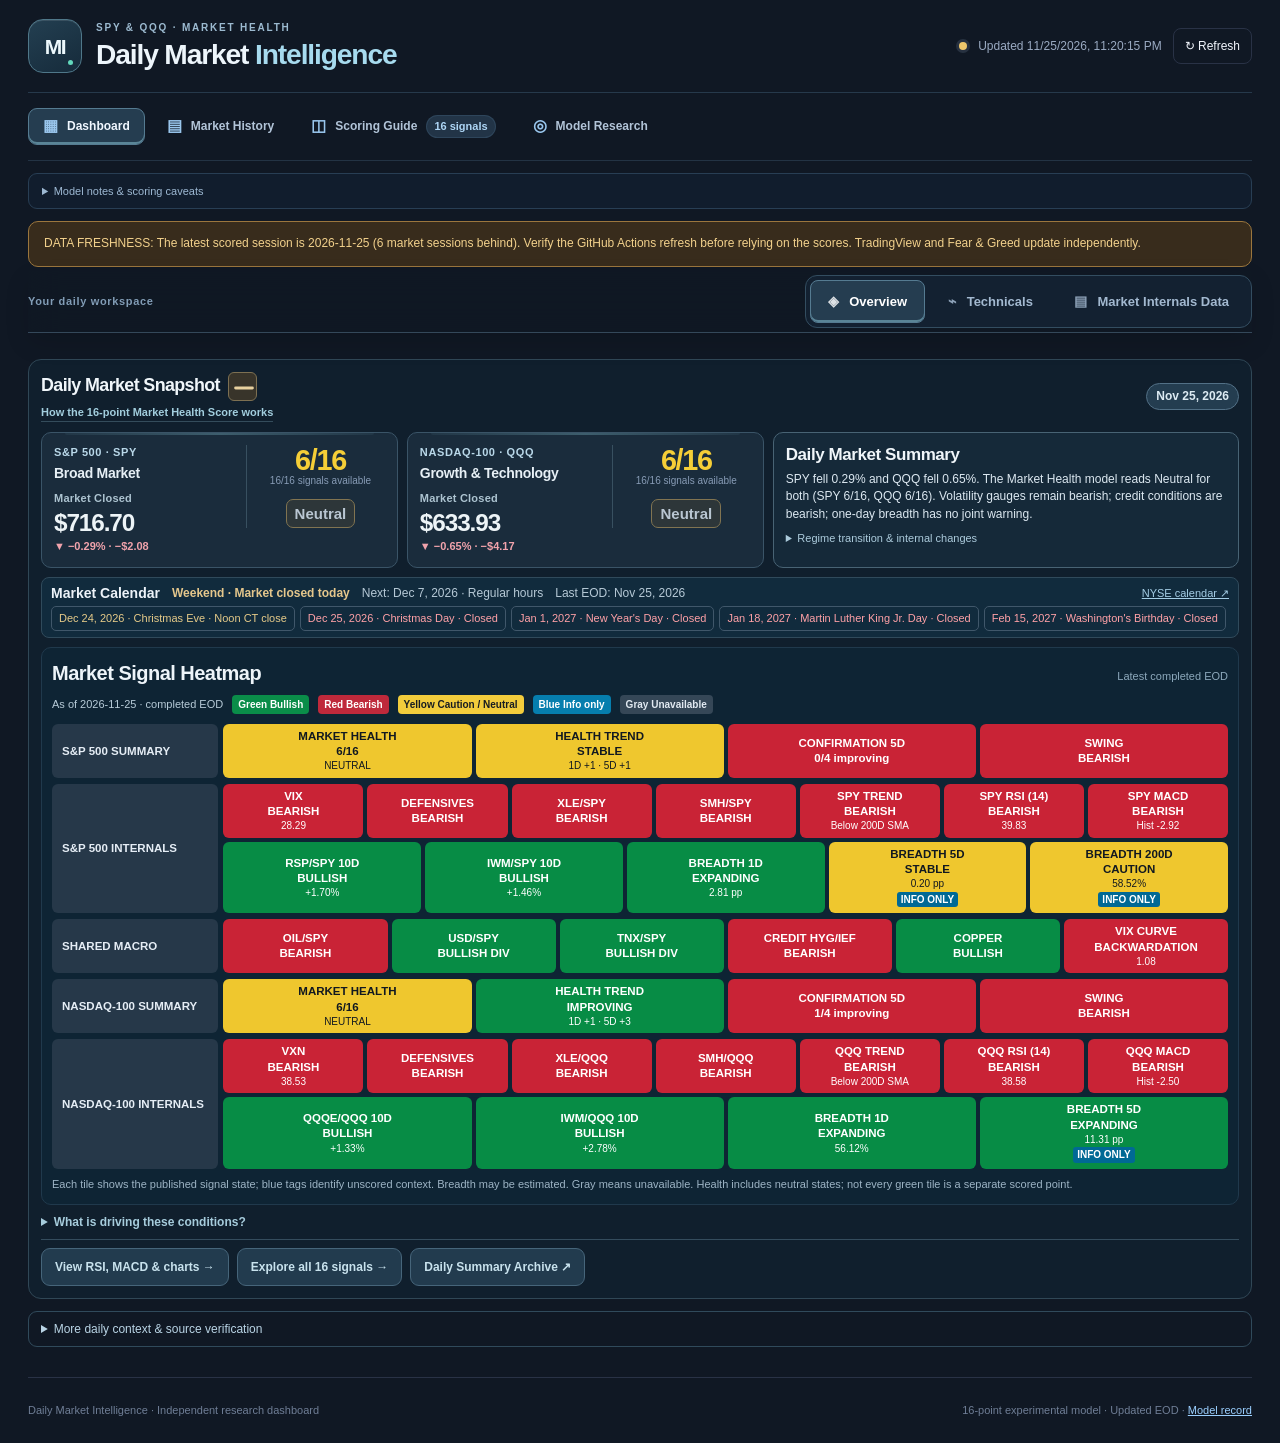
==== docs/index.html @ 8583e3e5 "Compact history and technical display: docs/index.html" ====
<!doctype html>
<html lang="en">
<head>
  <meta charset="utf-8">
  <meta name="viewport" content="width=device-width, initial-scale=1">
  <meta name="color-scheme" content="dark">
  <title>Daily Market Intelligence | SPY & QQQ</title>
  <meta name="description" content="Daily market-risk indicators with data-availability checks, S&P 500 and Nasdaq-100 signals, score momentum, and confirmation.">
  <link rel="stylesheet" href="styles.css?v=macd16-20261125b">
  <link rel="stylesheet" href="dashboard-clarity.css?v=compact-technicals-20261126">
  <link rel="stylesheet" href="daily-summaries.css?v=visual-refresh-20261125a">
  <link rel="stylesheet" href="dashboard-polish.css?v=visual-refresh-20261125a">
  <link rel="stylesheet" href="audit-cleanup.css?v=20261125a">
  <link rel="stylesheet" href="overview-unified.css?v=history-full-20261125c">
  <link rel="stylesheet" href="internals-recap.css?v=20261125-internals1">
  <link rel="stylesheet" href="readability-refresh.css?v=20261125-typography-1">
  <link rel="stylesheet" href="site-brand.css?v=20261125-brand-icons1">
  <style id="market-mood-critical-fix-v4">
/* Critical regime badge paint rules. Inline at the end of <head> so older
 * cached CSS cannot override the desired line-art and two-line text layout.
 * The original .regime nodes remain in the DOM for the scoring engine. */
#unified-snapshot #sp-regime,
#unified-snapshot #nd-regime {display:none !important; visibility:hidden !important}
#unified-snapshot .market-mood {
  display:inline-flex!important;align-items:center!important;justify-content:center!important;
  flex:0 0 auto!important;gap:10px!important;min-width:145px;
  padding:10px 12px!important;border:1px solid #7d5360!important;
  border-radius:13px!important;background:rgba(92,46,61,.30)!important;
  color:#f1a0ad!important;box-shadow:none!important;white-space:normal!important;
  text-transform:none!important;line-height:1.1!important
}
#unified-snapshot .market-mood-symbol{display:grid!important;place-items:center!important;flex:0 0 30px}
#unified-snapshot .market-mood-symbol svg,
#unified-snapshot .market-condition-art svg{
  display:block!important;fill:none!important;stroke:currentColor!important;
  stroke-width:3!important;stroke-linecap:round!important;stroke-linejoin:round!important;
  width:30px!important;height:30px!important
}
#unified-snapshot .market-mood-copy{
  display:flex!important;flex-direction:column!important;align-items:flex-start!important;
  gap:3px!important;min-width:0;line-height:1.06!important
}
#unified-snapshot .market-mood-copy strong{
  display:block!important;color:inherit!important;font-size:17px!important;
  line-height:1.08!important;font-weight:800!important;letter-spacing:-.02em!important;
  text-transform:none!important
}
#unified-snapshot .market-mood-copy small{
  display:block!important;color:#b9c6d2!important;font-size:15px!important;
  line-height:1.18!important;font-weight:750!important;white-space:nowrap!important
}
#unified-snapshot .market-mood[data-state="bull"]{color:#80ddb7!important;background:rgba(30,86,65,.30)!important;border-color:#3b7961!important}
#unified-snapshot .market-mood[data-state="bear"]{color:#f1a0ad!important;background:rgba(92,46,61,.30)!important;border-color:#7d5360!important}
#unified-snapshot .market-mood[data-state="balanced"]{color:#e4cb9d!important;background:rgba(100,84,48,.25)!important;border-color:#817451!important}
#unified-snapshot .market-mood[data-state="pending"]{color:#a3bacb!important;background:rgba(44,63,78,.35)!important;border-color:#587183!important}
#unified-snapshot .market-condition-art{display:grid!important;place-items:center!important}
#unified-snapshot .market-condition-art[data-state="bear"]{color:#e999a7!important}
#unified-snapshot .market-condition-art[data-state="bull"]{color:#82ddb8!important}
#unified-snapshot .market-condition-art[data-state="neutral"]{color:#e8d19f!important}
#unified-snapshot .market-condition-art[data-state="mixed"]{color:#a9d2e8!important}
#unified-snapshot .market-card .score-zone{justify-content:space-between!important;gap:12px!important}
@media(max-width:520px){
 #unified-snapshot .market-mood{min-width:128px;padding:10px 11px!important;gap:7px!important}
 #unified-snapshot .market-mood-symbol{flex-basis:25px}
 #unified-snapshot .market-mood-symbol svg{width:25px!important;height:25px!important}
 #unified-snapshot .market-mood-copy strong{font-size:16px!important}
 #unified-snapshot .market-mood-copy small{font-size:13px!important}
}
</style>
<link rel="stylesheet" href="overview-signal-board.css?v=20261126-layout2">
<script src="overview-signal-board.js?v=20261126-layout2" defer></script>
<script src="market-insights-extra.js?v=20261126-compact1" defer></script>
</head>
<body>
  <div class="shell">
    <header class="topbar">
      <div class="identity"><div class="brand-monogram" aria-hidden="true"><span>MI</span><i></i></div><div class="brand-copy"><div class="eyebrow">SPY &amp; QQQ · MARKET HEALTH</div><h1>Daily Market <span>Intelligence</span></h1></div></div>
      <div class="topactions"><span class="status-dot" id="status-dot"></span><span id="latest-run">Awaiting first update</span><button id="refresh" type="button" title="Reload the latest published data">↻ Refresh</button></div>
    </header>
    <nav class="site-tabs" aria-label="Dashboard navigation">
      <a class="site-tab active" href="index.html" aria-current="page"><span class="tab-icon" aria-hidden="true">▦</span> Dashboard</a>
      <a class="site-tab" href="insights-history.html"><span class="tab-icon" aria-hidden="true">▤</span> Market History</a>
      <a class="site-tab" href="scoring-guide.html"><span class="tab-icon" aria-hidden="true">◫</span> Scoring Guide <span class="nav-counter">16 signals</span></a>
      <a class="site-tab" href="threshold-logic.html"><span class="tab-icon" aria-hidden="true">◎</span> Model Research</a>
    </nav>
    <div class="info-line" id="warning">A research dashboard, not a trading signal. Data and scores are indicative; verify against Thinkorswim before acting.</div>
    <div id="freshness-alert" class="freshness-alert" role="status" hidden></div>
    <main>
      <div class="section-intro"><div><div class="eyebrow">DAILY DECISION DESK</div><h2>Market posture at a glance.</h2><p>Two 16-point Market Health Scores; higher means healthier conditions. Compare risk regime, five-session momentum and confirmation before reviewing the charts.</p><a class="mini-reference" href="threshold-logic.html">Market Health thresholds explained <span aria-hidden="true">↗</span></a></div><div class="session-box"><div class="eyebrow">LATEST PRICED SESSION</div><strong id="session">—</strong><small id="feed-state">No market snapshot yet</small><span id="freshness-pill" class="freshness-pill status-unknown">Checking EOD freshness</span></div></div>
      <section class="market-grid" aria-label="Market summary">
        <article class="market-card" id="sp-card"><div class="market-head"><div><div class="eyebrow">S&P 500 · SPY</div><h3>Broad Market</h3></div><span class="tiny-pill">SPY BENCHMARK</span></div><div class="score-zone"><div><div class="score" id="sp-score" aria-live="polite">—/16</div><div class="detail-caption" id="sp-coverage">Waiting for feeds</div><div class="score-daily-compare" id="sp-daily-compare" aria-live="polite">Previous EOD → latest EOD: awaiting comparison</div><div class="detail-caption baseline-reference" id="sp-baseline">Original 14-point health reference: —</div><a class="score-breakdown-jump" href="#sp-breakdown">See score breakdown below <span aria-hidden="true">↓</span></a></div><div class="regime neutral" id="sp-regime">NOT AVAILABLE</div></div><div class="risk-meter"><div id="sp-meter"></div></div><div class="stats"><div><span>5D Score Trend</span><b id="sp-trend">—</b><small id="sp-delta">—</small><small class="five-day-definition" id="sp-trend-guide">STABLE = −1 to +1 Market Health points in 5 sessions, not flat prices.</small></div><div><span>Market Confirmation</span><b id="sp-confirm">—</b><small>Vol · Credit · Breadth · Price</small></div><div><span>Swing Environment</span><b id="sp-swing">—</b><small>Evaluated only when classification is certain</small></div></div></article>
        <article class="market-card" id="nd-card"><div class="market-head"><div><div class="eyebrow">NASDAQ-100 · QQQ</div><h3>Growth & Technology</h3></div><span class="tiny-pill">QQQ BENCHMARK</span></div><div class="score-zone"><div><div class="score" id="nd-score" aria-live="polite">—/16</div><div class="detail-caption" id="nd-coverage">Waiting for feeds</div><div class="score-daily-compare" id="nd-daily-compare" aria-live="polite">Previous EOD → latest EOD: awaiting comparison</div><div class="detail-caption baseline-reference" id="nd-baseline">Original 14-point health reference: —</div><a class="score-breakdown-jump" href="#nd-breakdown">See score breakdown below <span aria-hidden="true">↓</span></a><div id="nd-borderline" class="detail-caption threshold-borderline" hidden>Health Score 5 · Risk-Off</div></div><div class="regime neutral" id="nd-regime">NOT AVAILABLE</div></div><div class="risk-meter"><div id="nd-meter"></div></div><div class="stats"><div><span>5D Score Trend</span><b id="nd-trend">—</b><small id="nd-delta">—</small><small class="five-day-definition" id="nd-trend-guide">STABLE = −1 to +1 Market Health points in 5 sessions, not flat prices.</small></div><div><span>Market Confirmation</span><b id="nd-confirm">—</b><small>Vol · Credit · Breadth · Price</small></div><div><span>Swing Environment</span><b id="nd-swing">—</b><small>Evaluated only when classification is certain</small></div></div></article>
      </section>
      <section class="market-intelligence" id="market-intelligence" aria-label="Market intelligence, risk transitions and data quality">
        <div class="intel-head"><div><div class="eyebrow">MARKET INTELLIGENCE</div><h2>Daily Risk Transitions</h2><p>Previous completed EOD session versus the latest scored session. Higher Market Health Scores mean improving conditions.</p></div><span class="tiny-pill" id="intel-date">Awaiting paired sessions</span></div>
        <section class="price-risk-panel" id="price-risk-panel" aria-label="Price versus risk divergence for completed market sessions">
          <div class="price-risk-heading"><div><div class="eyebrow">PRICE ↔ RISK · COMPLETED EOD ONLY</div><h3 id="price-risk-headline">Awaiting price/risk comparison</h3><p id="price-risk-summary">Price moves and health scores must refer to the same completed market sessions.</p></div><span class="tiny-pill" id="price-risk-dates">Awaiting matched sessions</span></div>
          <div class="price-risk-grid">
            <article class="price-risk-card" id="price-risk-sp" data-tone="neutral"><div class="price-risk-card-top"><span>SPY · S&amp;P 500</span><strong id="price-risk-sp-change">—</strong></div><h4 id="price-risk-sp-title">Awaiting EOD data</h4><p id="price-risk-sp-detail">A ≥2% daily move is compared with the 16-point risk regime.</p><div class="price-risk-evidence" id="price-risk-sp-evidence">Price and score comparison pending</div></article>
            <article class="price-risk-card" id="price-risk-nd" data-tone="neutral"><div class="price-risk-card-top"><span>QQQ · Nasdaq-100</span><strong id="price-risk-nd-change">—</strong></div><h4 id="price-risk-nd-title">Awaiting EOD data</h4><p id="price-risk-nd-detail">A ≥2% daily move is compared with the 16-point risk regime.</p><div class="price-risk-evidence" id="price-risk-nd-evidence">Price and score comparison pending</div></article>
          </div>
          <p class="price-risk-footnote">Alert rule: ≥+2% price move while Risk-Off, or ≤−2% while Risk-On. A move in Neutral is marked for review. These are previous-close-to-latest-close comparisons—not intraday notifications or trading recommendations. This alert does not change either risk score or the Thinkorswim study.</p>
        </section>
        <div class="intel-grid">
          <article class="intel-card" id="intel-transition" data-tone="neutral"><div class="intel-kicker">RISK REGIME TRANSITIONS</div><h3 id="intel-transition-title">Awaiting score history</h3><div class="intel-pair"><div><span>SPY</span><strong id="intel-sp-transition">—</strong></div><div><span>QQQ</span><strong id="intel-nd-transition">—</strong></div></div><p id="intel-transition-note">A regime change is reported only when both days classify unambiguously.</p></article>
          <article class="intel-card" id="intel-divergence" data-tone="neutral"><div class="intel-kicker">SPY / QQQ DIVERGENCE</div><h3 id="intel-divergence-title">Awaiting score history</h3><p id="intel-divergence-note">Shows opposite day-over-day risk moves or differences in today's risk regimes.</p></article>
          <article class="intel-card intel-data-quality" id="intel-quality"><div class="intel-kicker">DATA QUALITY · SCORING COVERAGE</div><h3>How complete are the scores?</h3><div class="intel-quality-row"><span>SPY <strong id="intel-sp-quality">—/16</strong></span><div class="intel-quality-track"><div id="intel-sp-quality-bar"></div></div><small id="intel-sp-quality-note">Awaiting scored data</small></div><div class="intel-quality-row"><span>QQQ <strong id="intel-nd-quality">—/16</strong></span><div class="intel-quality-track"><div id="intel-nd-quality-bar"></div></div><small id="intel-nd-quality-note">Awaiting scored data</small></div><p class="intel-disclaimer">Coverage measures available inputs, not prediction accuracy or verified source licensing. Estimated sources are flagged separately; signals with unverified provenance may still be present.</p></article>
        </div>
      </section>
      <section class="decision-brief" aria-label="Compact market summary">
        <div class="decision-brief-intro">
          <div class="eyebrow">AT A GLANCE</div>
          <h2 id="brief-title">Waiting for the latest market snapshot</h2>
          <p id="brief-detail">Summary uses the same published end-of-day market data as the two scorecards.</p>
        </div>
        <div class="decision-brief-stats">
          <div class="decision-stat" id="brief-volatility-tile"><span class="decision-stat-label">VOLATILITY · VIX / VXN</span><strong id="brief-volatility">—</strong><small id="brief-volatility-note">Awaiting EOD data</small></div>
          <div class="decision-stat" id="brief-breadth-tile"><span class="decision-stat-label">MARKET BREADTH · 1D</span><strong id="brief-breadth">—</strong><small id="brief-breadth-note">Awaiting EOD data</small></div>
          <div class="decision-stat" id="brief-credit-tile"><span class="decision-stat-label">CREDIT · HYG / IEF</span><strong id="brief-credit">—</strong><small id="brief-credit-note">Awaiting EOD data</small></div>
        </div>
        <a class="decision-brief-link" href="#market-indicators">Review the contributing signals <span aria-hidden="true">↓</span></a>
      </section>
      <!-- Always-visible daily summary: the scored snapshot is EOD-only; alert panels may be hidden. -->
      <section class="daily-summary-overview" id="daily-summary-overview" aria-label="Latest completed daily price and risk summary">
        <div id="daily-summary-live" role="status" aria-live="polite">
          <div class="daily-summary-loading"><div class="eyebrow">LATEST DAILY MARKET SUMMARY</div><p>Loading the latest completed EOD summary…</p></div>
        </div>
        <a class="daily-summary-overview-link" href="insights-history.html#summaries">View previous daily summaries →</a>
      </section>
      <section class="session-changes" id="session-changes" aria-label="Scored indicator changes since the previous completed session">
        <div class="session-changes-head"><div><div class="eyebrow">WHAT CHANGED</div><h2>Daily Signal Changes</h2><p id="changes-caption">Changes are derived from completed daily market data, not intraday movements.</p></div><span class="tiny-pill" id="changes-date">Awaiting EOD comparison</span></div>
        <div class="changes-grid" id="changes-grid"><div class="changes-placeholder">Run the EOD updater to compare the latest two scored sessions.</div></div>
        <p class="changes-footnote">Only scored indicators are compared. A loss or gain of one health point is highlighted; unavailable inputs are never classified as an improvement. Historical states are reconstructed from the EOD data used by this model, not a record of past live Thinkorswim outputs.</p>
      </section>
      <!-- Hosted charts separate; individual EOD SMAs are informational. The original 50D/200D trend and RSI14 are scored. -->
      <section class="market-prices" aria-label="SPY and QQQ daily price history and moving averages">
        <div class="extras-header">
          <div><div class="eyebrow">PRICE CONTEXT</div><h2>SPY &amp; QQQ · Price History</h2><p>Daily price charts with adjustable date ranges. Hosted charts may include intraday/delayed quotes; the moving averages below use the latest completed end-of-day session.</p></div>
          <span class="capsule">TREND + RSI + MACD SCORED · 5 SMAS INFO ONLY</span>
        </div>
        <div class="market-chart-grid">
          <article class="chartpanel market-price-panel">
            <div class="market-chart-heading"><div><div class="eyebrow">S&amp;P 500 ETF</div><h3>SPY · Daily</h3></div><a class="data-link" href="https://www.tradingview.com/symbols/AMEX-SPY/" target="_blank" rel="noopener noreferrer">Open chart</a></div>
            <div class="tv-frame">
              <div class="tradingview-widget-container" style="height:100%;width:100%">
                <div class="tradingview-widget-container__widget" style="height:calc(100% - 32px);width:100%"></div>
                <div class="tradingview-widget-copyright"><a href="https://www.tradingview.com/symbols/AMEX-SPY/" rel="noopener nofollow" target="_blank"><span>SPY chart by TradingView</span></a></div>
                <script type="text/javascript" src="https://s3.tradingview.com/external-embedding/embed-widget-advanced-chart.js" async>
                {"autosize":true,"symbol":"AMEX:SPY","interval":"D","range":"YTD","timezone":"America/New_York","theme":"dark","style":"1","locale":"en","backgroundColor":"#111827","gridColor":"rgba(96,127,158,0.12)","withdateranges":true,"hide_side_toolbar":true,"hide_top_toolbar":false,"hide_legend":true,"hide_volume":true,"allow_symbol_change":false,"save_image":false,"calendar":false,"support_host":"https://www.tradingview.com"}
                </script>
              </div>
            </div>
            <div class="ma-panel" aria-label="SPY 5, 20, 50, 100 and 200 day simple moving averages and 14-day RSI">
              <div class="ma-heading"><strong>Simple moving averages</strong><span id="spy-ma-asof">Awaiting EOD update</span></div>
              <div class="ma-last-close">Latest completed close: <strong id="spy-ma-close">—</strong><span>· SMA comparisons are informational only</span></div>
              <dl class="ma-values">
              <div class="ma-item"><dt>5D SMA</dt><dd id="spy-ma5">—</dd><span id="spy-ma5-gap" class="ma-gap">Awaiting EOD data</span></div>
              <div class="ma-item"><dt>20D SMA</dt><dd id="spy-ma20">—</dd><span id="spy-ma20-gap" class="ma-gap">Awaiting EOD data</span></div>
              <div class="ma-item"><dt>50D SMA</dt><dd id="spy-ma50">—</dd><span id="spy-ma50-gap" class="ma-gap">Awaiting EOD data</span></div>
              <div class="ma-item"><dt>100D SMA</dt><dd id="spy-ma100">—</dd><span id="spy-ma100-gap" class="ma-gap">Awaiting EOD data</span></div>
              <div class="ma-item"><dt>200D SMA</dt><dd id="spy-ma200">—</dd><span id="spy-ma200-gap" class="ma-gap">Awaiting EOD data</span></div>
              </dl>
              <div class="rsi-strip" aria-label="SPY 14-day relative strength index; contributes to scoring">
                <div class="rsi-caption"><strong>RSI (14)</strong><span>Scored: &lt;45 bearish · 45–55 neutral · &gt;55 bullish</span></div>
                <div class="rsi-result"><strong id="spy-rsi14">—</strong><span class="rsi-state" id="spy-rsi14-state">Awaiting EOD data</span></div>
                <div class="rsi-track" aria-hidden="true"><div id="spy-rsi14-marker" class="rsi-marker" style="left:50%"></div></div>
                <div class="rsi-scale"><span>0</span><span>30 · Oversold</span><span>70 · Overbought</span><span>100</span></div>
              </div>
              <div class="macd-strip" aria-label="SPY daily MACD 12, 26, 9; scored 16th signal">
                <div class="macd-caption"><strong>MACD (12, 26, 9) · Daily</strong><span>SCORED · latest completed close</span></div>
                <div class="macd-classification"><span class="rsi-state" id="spy-macd-state">Awaiting EOD data</span></div>
                <div class="macd-readings">
                  <div><span>MACD</span><strong id="spy-macd-line">—</strong></div>
                  <div><span>Signal</span><strong id="spy-macd-signal">—</strong></div>
                  <div><span>Histogram</span><strong id="spy-macd-histogram">—</strong></div>
                </div>
                <div class="macd-status" id="spy-macd-status">Awaiting EOD data</div>
              </div>
            </div>

          </article>
          <article class="chartpanel market-price-panel">
            <div class="market-chart-heading"><div><div class="eyebrow">NASDAQ-100 ETF</div><h3>QQQ · Daily</h3></div><a class="data-link" href="https://www.tradingview.com/symbols/NASDAQ-QQQ/" target="_blank" rel="noopener noreferrer">Open chart</a></div>
            <div class="tv-frame">
              <div class="tradingview-widget-container" style="height:100%;width:100%">
                <div class="tradingview-widget-container__widget" style="height:calc(100% - 32px);width:100%"></div>
                <div class="tradingview-widget-copyright"><a href="https://www.tradingview.com/symbols/NASDAQ-QQQ/" rel="noopener nofollow" target="_blank"><span>QQQ chart by TradingView</span></a></div>
                <script type="text/javascript" src="https://s3.tradingview.com/external-embedding/embed-widget-advanced-chart.js" async>
                {"autosize":true,"symbol":"NASDAQ:QQQ","interval":"D","range":"YTD","timezone":"America/New_York","theme":"dark","style":"1","locale":"en","backgroundColor":"#111827","gridColor":"rgba(96,127,158,0.12)","withdateranges":true,"hide_side_toolbar":true,"hide_top_toolbar":false,"hide_legend":true,"hide_volume":true,"allow_symbol_change":false,"save_image":false,"calendar":false,"support_host":"https://www.tradingview.com"}
                </script>
              </div>
            </div>
            <div class="ma-panel" aria-label="QQQ 5, 20, 50, 100 and 200 day simple moving averages and 14-day RSI">
              <div class="ma-heading"><strong>Simple moving averages</strong><span id="qqq-ma-asof">Awaiting EOD update</span></div>
              <div class="ma-last-close">Latest completed close: <strong id="qqq-ma-close">—</strong><span>· SMA comparisons are informational only</span></div>
              <dl class="ma-values">
              <div class="ma-item"><dt>5D SMA</dt><dd id="qqq-ma5">—</dd><span id="qqq-ma5-gap" class="ma-gap">Awaiting EOD data</span></div>
              <div class="ma-item"><dt>20D SMA</dt><dd id="qqq-ma20">—</dd><span id="qqq-ma20-gap" class="ma-gap">Awaiting EOD data</span></div>
              <div class="ma-item"><dt>50D SMA</dt><dd id="qqq-ma50">—</dd><span id="qqq-ma50-gap" class="ma-gap">Awaiting EOD data</span></div>
              <div class="ma-item"><dt>100D SMA</dt><dd id="qqq-ma100">—</dd><span id="qqq-ma100-gap" class="ma-gap">Awaiting EOD data</span></div>
              <div class="ma-item"><dt>200D SMA</dt><dd id="qqq-ma200">—</dd><span id="qqq-ma200-gap" class="ma-gap">Awaiting EOD data</span></div>
              </dl>
              <div class="rsi-strip" aria-label="QQQ 14-day relative strength index; contributes to scoring">
                <div class="rsi-caption"><strong>RSI (14)</strong><span>Scored: &lt;45 bearish · 45–55 neutral · &gt;55 bullish</span></div>
                <div class="rsi-result"><strong id="qqq-rsi14">—</strong><span class="rsi-state" id="qqq-rsi14-state">Awaiting EOD data</span></div>
                <div class="rsi-track" aria-hidden="true"><div id="qqq-rsi14-marker" class="rsi-marker" style="left:50%"></div></div>
                <div class="rsi-scale"><span>0</span><span>30 · Oversold</span><span>70 · Overbought</span><span>100</span></div>
              </div>
              <div class="macd-strip" aria-label="QQQ daily MACD 12, 26, 9; scored 16th signal">
                <div class="macd-caption"><strong>MACD (12, 26, 9) · Daily</strong><span>SCORED · latest completed close</span></div>
                <div class="macd-classification"><span class="rsi-state" id="qqq-macd-state">Awaiting EOD data</span></div>
                <div class="macd-readings">
                  <div><span>MACD</span><strong id="qqq-macd-line">—</strong></div>
                  <div><span>Signal</span><strong id="qqq-macd-signal">—</strong></div>
                  <div><span>Histogram</span><strong id="qqq-macd-histogram">—</strong></div>
                </div>
                <div class="macd-status" id="qqq-macd-status">Awaiting EOD data</div>
              </div>
            </div>

          </article>
        </div>
        <p class="provider-note">Charts by <a href="https://www.tradingview.com/widget-docs/widgets/charts/advanced-chart/" target="_blank" rel="noopener noreferrer">TradingView</a>. Price data can be delayed or use Cboe-derived U.S. quotes; they may not match Thinkorswim tick-for-tick. These charts update independently of the dashboard's end-of-day scoring. Moving-average labels use BULLISH when the daily close is greater than or equal to its SMA, otherwise BEARISH. Moving-average and RSI(14) values use unadjusted SPY/QQQ end-of-day closes and can differ slightly from TradingView or Thinkorswim. RSI overbought/oversold thresholds describe momentum, not automatic trading signals. The five individual moving-average readings are informational only. Daily MACD(12,26,9) is a scored momentum signal: line ≥ signal adds one Market Health point; line below signal adds zero. The original SPY/QQQ Trend indicator is scored: BEARISH when close is below the 200D SMA; BULLISH when close is above 50D and 50D is above 200D; otherwise CAUTION. RSI contributes one separate momentum point. The price charts and Fear &amp; Greed remain external, informational visuals.</p>
      </section>
      <div class="context-chart-grid" aria-label="Historical market risk and sentiment side by side">
      <section class="chartpanel history-panel"><div class="panel-head"><div><div class="eyebrow">REGIME HISTORY</div><h2>Market Health Over Time</h2><p>Historical Market Health points out of 16, one observation per completed session.</p><p class="threshold-policy-inline">Market Health: 0–5 Risk-Off · 6–10 Neutral · 11–16 Risk-On (both ETFs)</p><p class="chart-range" id="chart-range">Awaiting date range</p></div><div class="seg history-controls"><button id="hist30" class="active" type="button" title="Last 30 trading sessions">30 Sessions</button><button id="hist90" type="button" title="Last 90 trading sessions">90 Sessions</button><button id="histYear" type="button" title="Past 365 calendar days">1 Year</button><button id="hist20m" type="button" title="Past 20 calendar months">20 Months</button></div></div><svg id="history-svg" viewBox="0 0 620 270" role="img" aria-label="Historical SPY and QQQ Market Health Scores with Neutral boundaries"></svg><div class="chart-legend"><span><i class="swatch swsp"></i>S&P 500</span><span><i class="swatch swnd"></i>Nasdaq-100</span><span class="chart-threshold-key">- - - 5.5 / 10.5 health regime boundaries</span></div><p class="chart-footnote">Equal spacing represents consecutive sessions. Higher Market Health means fewer bearish signals; Neutral is 6–10. Partial scores are marked.</p></section>
      <!-- Independent market sentiment, informational and not part of either score. -->
      <section class="chartpanel fear-panel" aria-label="Independent Fear and Greed Index history">
        <div class="panel-head fear-head">
          <div><div class="eyebrow">MARKET SENTIMENT · EXTERNAL DATA</div><h2>Fear &amp; Greed Index · History</h2><p>Independent stock-market sentiment index, not CNN's index. Informational only; not included in the 16-point score.</p></div>
          <div class="fear-current"><div class="fear-score" id="fear-latest-score">—</div><div><div class="fear-zone" id="fear-latest-label">Loading</div><div class="fear-date" id="fear-latest-date">—</div></div></div>
        </div>
        <div class="fear-toolbar"><div class="seg" role="group" aria-label="Fear and Greed chart date range"><button id="fear90" type="button" aria-pressed="false">90 Days</button><button id="fearYTD" type="button" class="active" aria-pressed="true">YTD</button><button id="fear1Y" type="button" aria-pressed="false">1 Year</button></div><span id="fear-range-label" class="subtle">Loading sentiment history…</span></div>
        <svg id="fear-history-svg" viewBox="0 0 960 245" role="img" aria-label="Daily stock-market fear and greed index on a zero to 100 scale"></svg>
        <div id="fear-message" class="fear-message" role="status">Loading independent Fear &amp; Greed history…</div>
        <div class="fear-band-key"><span><i class="fear-swatch fear-extreme"></i>Extreme Fear · 0–20</span><span><i class="fear-swatch fear-fear"></i>Fear · 21–40</span><span><i class="fear-swatch fear-neutral"></i>Neutral · 41–60</span><span><i class="fear-swatch fear-greed"></i>Greed · 61–80</span><span><i class="fear-swatch fear-high"></i>Extreme Greed · 81–100</span></div>
        <p class="provider-note">Source: <a href="https://feargreedchart.com/" target="_blank" rel="noopener noreferrer">FearGreedChart.com</a> (<a href="https://feargreedchart.com/methodology" target="_blank" rel="noopener noreferrer">methodology</a>). Free public API, refreshed by its provider; values are not the CNN Fear &amp; Greed Index. <a href="https://www.cnn.com/markets/fear-and-greed" target="_blank" rel="noopener noreferrer">View CNN's separate index</a>.</p>
      </section>
      </div>
      <p class="research-link-inline">Want the 365-day and 20-month score-5 evidence? <a href="threshold-logic.html#rolling-research">View research in Model Research</a>.</p>
      <div class="columns" id="market-indicators">
        <section class="signals-panel score-breakdown-panel" id="sp-breakdown"><div class="panel-head"><div><div class="eyebrow">INDEX-SPECIFIC · 10 SCORED SIGNALS</div><h2>S&P 500 Internals</h2><div class="audit-date" id="sp-breakdown-date">As of —</div><p class="score-breakdown-equation" id="sp-breakdown-equation">Awaiting score breakdown</p></div><span class="capsule score-subtotal" id="sp-index-subscore">—/10</span></div><div id="sp-signals" class="signal-list"></div><p class="breakdown-footer">Breadth 5D and 200D are informational and do not add points. <a href="#shared-breakdown">See shared macro score ↓</a></p></section>
        <section class="signals-panel score-breakdown-panel" id="nd-breakdown"><div class="panel-head"><div><div class="eyebrow">INDEX-SPECIFIC · 10 SCORED SIGNALS</div><h2>Nasdaq-100 Internals</h2><div class="audit-date" id="nd-breakdown-date">As of —</div><p class="score-breakdown-equation" id="nd-breakdown-equation">Awaiting score breakdown</p></div><span class="capsule score-subtotal" id="nd-index-subscore">—/10</span></div><div id="nd-signals" class="signal-list"></div><p class="breakdown-footer">Breadth 5D is informational and does not add points. <a href="#shared-breakdown">See shared macro score ↓</a></p></section>
      </div>
      <div class="audit-score-explanation">Health points = verified scored states that are not bearish; neutral states count. <a href="scoring-guide.html">See exact rules →</a></div>
      <section class="signals-panel shared score-breakdown-panel" id="shared-breakdown"><div class="panel-head"><div><div class="eyebrow">SHARED BY BOTH MARKET SCORES · 6 SIGNALS</div><h2>Macro Signals</h2><div class="audit-date" id="shared-breakdown-date">As of —</div><p class="score-breakdown-equation" id="shared-breakdown-equation">Shared macro points count in both market scores.</p></div><span class="capsule score-subtotal" id="shared-subscore">—/6</span></div><div id="shared-signals" class="signal-list double"></div></section>
      <section class="disclaimer"><h3>Reading the Dashboard Responsibly</h3><p id="coverage-note">Specialized index breadth data may require separate authorized data sources. An incomplete 16-point score can be a range, not a definitive RISK-ON / NEUTRAL / RISK-OFF classification.</p><p>The website uses the original Thinkorswim-style 50D/200D trend point plus a separate RSI(14) and MACD(12,26,9) points in an experimental 16-point model. The original 14-point score remains available as an inverted health reference. Five individual SMA comparisons are informational only. Install the accompanying Thinkorswim health-score study separately. It is not a broker feed, a backtested strategy, or an instruction to trade. Futures and ETF proxies can differ from Thinkorswim settlements. Provider availability and data display rights vary.</p><details><summary>Data source diagnostics</summary><pre id="diagnostics">Awaiting first update.</pre></details></section>
    </main>
    <footer><span>Daily Market Intelligence · Independent research dashboard</span><span>16-point experimental model · Updated EOD · <a href="threshold-logic.html">Model record</a></span></footer>
  </div>
  <script src="market-intelligence.js?v=integrity-20261126a" defer></script>
  <script src="price-risk.js?v=macd16-20261125b-price-risk-20261123a" defer></script>
  <script src="app.js?v=macd-label-20261126" defer></script>
  <script src="market-extras.js?v=context-20261122b" defer></script>
  <script src="dashboard-clarity.js?v=compact-technicals-20261126" defer></script>
  <script src="daily-summaries.js?v=integrity-20261126a" defer></script>
  <script src="overview-unified.js?v=compact-technicals-20261126" defer></script>
</body>
</html>
---- docs/styles.css ----
:root{--bg:#0a0e17;--panel:#121a28;--panel2:#172132;--line:#293246;--ink:#f2f6fd;--muted:#9aaac2;--sub:#6f7e96;--mint:#34e2a4;--red:#fa6a77;--yellow:#eec66b;--blue:#7fbcfc}*{box-sizing:border-box}html{scroll-behavior:smooth}body{margin:0;background:radial-gradient(ellipse 90% 40% at 80% -5%,#143043 0%,transparent 65%),var(--bg);color:var(--ink);font-family:Inter,-apple-system,BlinkMacSystemFont,"Segoe UI",Arial,sans-serif;font-size:14px;line-height:1.5}.shell{max-width:1240px;margin:0 auto;padding:0 28px}.topbar{min-height:98px;display:flex;justify-content:space-between;align-items:center;gap:20px;border-bottom:1px solid var(--line)}.identity{display:flex;align-items:center;gap:15px}.mark{border-radius:15px;width:51px;height:51px;background:#1e3043;border:1px solid #335773;display:grid;place-items:center;font-weight:800;font-size:17px;color:#dfeefa;letter-spacing:-1px}.mark span{color:var(--mint)}.eyebrow{font-size:10px;text-transform:uppercase;letter-spacing:2.1px;color:#84a4c2;font-weight:750}h1,h2,h3,p{margin:0}h1{font-weight:750;font-size:22px;letter-spacing:-.7px}h1 span{color:#a8c7e4}h2{font-size:22px;letter-spacing:-.5px}h3{font-size:18px;letter-spacing:-.3px}p{color:var(--muted)}.topactions{display:flex;align-items:center;gap:11px;color:var(--muted);font-size:12px}.status-dot{height:8px;width:8px;border-radius:50%;background:var(--sub);box-shadow:0 0 0 3px #6b7d9440}.status-dot.good{background:var(--mint)}.status-dot.warn{background:var(--yellow)}button{font:inherit;cursor:pointer}#refresh,.seg button{background:transparent;border:1px solid var(--line);color:var(--ink);border-radius:8px;padding:8px 11px}#refresh:hover,.seg button:hover{background:var(--panel2)}.info-line{margin:20px 0 0;padding:10px 14px;border:1px solid #4c4236;background:#29231a;color:#d9c09b;border-radius:9px;font-size:12px}.section-intro{display:flex;align-items:end;justify-content:space-between;gap:20px;margin:34px 0 22px}.section-intro h2{margin:5px 0 4px}.section-intro p{max-width:630px}.session-box{border-left:1px solid var(--line);padding-left:22px;min-width:180px;align-self:center}.session-box strong{font-size:18px;display:block;margin:3px 0}.session-box small,.detail-caption{font-size:11px;color:var(--sub)}.market-grid{display:grid;grid-template-columns:1fr 1fr;gap:17px}.market-card,.chartpanel,.signals-panel{border:1px solid var(--line);background:linear-gradient(150deg,#141e2d,#111827);border-radius:16px;box-shadow:0 9px 35px #0002}.market-card{padding:24px}.market-head,.score-zone,.panel-head{display:flex;align-items:center;justify-content:space-between;gap:12px}.market-head h3{font-size:22px;margin-top:2px}.tiny-pill,.capsule{border:1px solid #31435b;background:#1c2d41;color:#91b5d5;border-radius:99px;padding:4px 9px;font-size:10px;font-weight:700;letter-spacing:.6px;white-space:nowrap}.score-zone{margin:23px 0 16px;align-items:center}.score{font-size:48px;letter-spacing:-2px;font-weight:800;line-height:1}.regime{font-size:11px;font-weight:800;letter-spacing:.6px;border-radius:7px;border:1px solid;padding:7px 10px;white-space:nowrap}.bull{background:#16372f;color:var(--mint);border-color:#225848}.bear{background:#421d2a;color:var(--red);border-color:#71303f}.warn,.wash{background:#3e3421;color:var(--yellow);border-color:#68502a}.neutral,.na{background:#263242;color:#a7b6ca;border-color:#41526a}.risk-meter{height:7px;background:#263347;border-radius:99px;overflow:hidden;margin-bottom:23px}.risk-meter div{height:100%;background:linear-gradient(90deg,#ecb85f,#fa7181);width:0;transition:width .4s}.stats{border-top:1px solid var(--line);display:grid;grid-template-columns:1fr 1fr 1fr;gap:14px;padding-top:19px}.stats>div{min-width:0}.stats span{display:block;color:var(--sub);font-size:11px;margin-bottom:7px}.stats b{font-size:13px;display:block;overflow-wrap:anywhere}.stats small{display:block;margin-top:5px;font-size:10px;color:var(--sub)}.goodtext{color:var(--mint)}.badtext{color:var(--red)}.warntext{color:var(--yellow)}.chartpanel{padding:24px;margin-top:20px}.panel-head{margin-bottom:21px}.panel-head p{font-size:12px;margin-top:5px}.panel-head h2{font-size:19px;margin-top:3px}.seg{display:flex;gap:3px;border:1px solid var(--line);padding:3px;border-radius:10px}.seg button{border:0;color:var(--muted);padding:6px 11px}.seg button.active{background:#27435c;color:#f4f8ff}#history-svg{width:100%;height:auto;max-height:275px;display:block}.chart-legend{display:flex;gap:22px;align-items:center;color:var(--muted);font-size:11px;flex-wrap:wrap}.swatch{display:inline-block;height:9px;width:9px;border-radius:9px;margin-right:6px}.swsp{background:var(--mint)}.swnd{background:var(--blue)}.subtle{color:var(--sub)}.columns{margin-top:20px;display:grid;grid-template-columns:1fr 1fr;gap:20px}.signals-panel{padding:22px}.signal-list{display:grid;gap:0}.signal{min-height:46px;border-top:1px solid var(--line);display:flex;justify-content:space-between;align-items:center;gap:13px;padding:8px 0}.signal-title{font-weight:650;font-size:13px}.signal-note{color:var(--sub);font-size:11px;max-width:280px;margin-top:2px}.signal-right{text-align:right;flex-shrink:0}.signal-right .regime{padding:5px 8px;display:inline-block;max-width:160px;white-space:normal;text-align:center}.signal-val{font-size:11px;color:var(--muted);display:block;margin-top:2px}.shared{margin-top:20px}.double{display:grid;grid-template-columns:1fr 1fr;gap:0 28px}.disclaimer{border:1px solid var(--line);padding:19px 22px;border-radius:12px;margin-top:22px;background:#101827}.disclaimer h3{font-size:14px;margin-bottom:9px}.disclaimer p{font-size:12px;margin:5px 0;color:var(--muted)}details{margin-top:13px;color:var(--muted);font-size:12px}summary{cursor:pointer}pre{max-height:250px;overflow:auto;white-space:pre-wrap;color:#b4d0e4;font-size:11px;background:#080e18;padding:12px;border-radius:8px}footer{border-top:1px solid var(--line);margin-top:30px;padding:24px 0;display:flex;justify-content:space-between;gap:15px;font-size:11px;color:var(--sub)}@media(max-width:800px){.shell{padding:0 16px}.market-grid,.columns,.double{grid-template-columns:1fr}.stats{gap:10px}.topbar{align-items:flex-start;padding:17px 0}.topactions{flex-wrap:wrap;justify-content:flex-end}.section-intro{align-items:flex-start;flex-direction:column}.session-box{border-left:0;padding-left:0}.score{font-size:42px}.market-card{padding:18px}.market-head h3{font-size:18px}}@media(max-width:480px){.topbar{display:block}.topactions{margin:17px 0 0;justify-content:flex-start}.stats{grid-template-columns:1fr 1fr}.market-head{align-items:flex-start}.score-zone{gap:8px;align-items:flex-start;flex-wrap:wrap}.regime{font-size:10px}footer{flex-direction:column}}

/* Reference links do not feed data into the dashboard or alter the score. */
.data-link { display:inline-block; margin-top:5px; color:#8fbce3; font-size:0.78rem; text-decoration:underline; text-underline-offset:3px; }
.data-link:hover { color:#c2e5ff; }

/* Exact trading-session date labels and selection controls */
.chart-range{color:#acc5df!important;font-size:11px!important;margin-top:5px!important}.seg button{white-space:nowrap}.chartpanel .panel-head{flex-wrap:wrap;gap:14px}#history-svg{overflow:visible}.chart-legend{margin-top:4px}@media(max-width:600px){.seg button{font-size:11px;padding:6px 8px}}

/* Informational-only index constituent P/C readings use blue, never score colors. */
.regime.info{background:#1c354d;border-color:#36648c;color:#9dd7ff}


/* Public, hosted SPY/QQQ charts + independent sentiment chart. */
.market-prices{margin-top:20px}
.extras-header{display:flex;justify-content:space-between;align-items:center;gap:16px;margin:0 0 14px;flex-wrap:wrap}
.extras-header h2{font-size:20px;margin-top:4px}
.extras-header p{font-size:12px;max-width:780px;margin-top:4px}
.market-chart-grid{display:grid;grid-template-columns:repeat(2,minmax(0,1fr));gap:20px}
.market-price-panel{margin:0;padding:20px 18px 12px;min-width:0}
.market-chart-heading{display:flex;justify-content:space-between;align-items:center;gap:10px;margin-bottom:13px}
.market-chart-heading h3{margin-top:3px}
.tv-frame{height:390px;min-height:390px;overflow:hidden;border:1px solid var(--line);border-radius:12px;background:#111827}
.tradingview-widget-copyright{height:32px!important;display:flex;align-items:center;justify-content:center;font-size:11px;color:var(--muted)}
.tradingview-widget-copyright a,.provider-note a{color:#9bcfff;text-decoration:underline;text-underline-offset:2px}
.provider-note{font-size:11px;color:var(--sub);margin-top:9px;line-height:1.6}
.fear-panel{margin-top:20px}
.fear-head{align-items:center}
.fear-current{display:flex;align-items:center;gap:12px;flex-shrink:0}
.fear-score{font-size:40px;font-weight:800;line-height:1;color:var(--yellow);min-width:60px;text-align:right}
.fear-zone{font-size:13px;font-weight:800;color:var(--muted)}
.fear-date{font-size:11px;color:var(--sub)}
.fear-toolbar{display:flex;gap:16px;align-items:center;justify-content:space-between;flex-wrap:wrap;margin-bottom:12px}
.fear-toolbar .subtle{font-size:11px}
#fear-history-svg{width:100%;height:auto;max-height:275px;display:block}
.fear-message{color:var(--muted);font-size:12px;text-align:center;margin:3px 0 8px}
.fear-message:empty{display:none}
.fear-band-key{display:flex;flex-wrap:wrap;gap:10px 18px;font-size:11px;color:var(--muted);margin-top:10px}
.fear-swatch{display:inline-block;width:9px;height:9px;border-radius:100%;margin-right:5px}
.fear-extreme{background:#ee5d73}.fear-fear{background:#ef986b}.fear-neutral{background:#c6c1a9}.fear-greed{background:#6bd9a1}.fear-high{background:#20ad81}
@media(max-width:900px){.market-chart-grid{grid-template-columns:1fr}.tv-frame{height:420px}}
@media(max-width:550px){.market-price-panel{padding:14px}.tv-frame{height:335px;min-height:335px}.fear-panel{padding:17px}.fear-current{width:100%}.fear-score{text-align:left}.fear-band-key{gap:7px 10px;font-size:10px}}

/* Daily ETF moving-average context (separate from the 14-point risk score). */
.ma-panel{margin-top:15px;padding:13px 0 2px;border-top:1px solid var(--line)}
.ma-heading{display:flex;align-items:baseline;justify-content:space-between;gap:10px;flex-wrap:wrap}
.ma-heading strong{color:#e7f0fa;font-size:13px}
.ma-heading span{color:var(--sub);font-size:10px}
.ma-last-close{display:flex;align-items:baseline;gap:5px;flex-wrap:wrap;margin:5px 0 10px;font-size:11px;color:var(--muted)}
.ma-last-close strong{color:#eaf3ff;font-size:14px}
.ma-last-close span{color:var(--sub)}
.ma-values{display:grid;grid-template-columns:repeat(5,minmax(0,1fr));gap:7px;margin:0}
.ma-item{min-width:0;background:#0d1826;border:1px solid #253349;border-radius:9px;padding:10px 7px;display:flex;flex-direction:column;gap:3px}
.ma-item dt{font-size:10px;font-weight:750;letter-spacing:.3px;color:#92aeca}
.ma-item dd{margin:0;color:#f2f6fd;font-size:15px;font-weight:750;font-variant-numeric:tabular-nums;white-space:nowrap}
.ma-gap{color:var(--sub);font-size:10px;white-space:normal;line-height:1.35;font-weight:700}
.ma-gap.ma-above{color:#70d9b3}
.ma-gap.ma-below{color:#f19c9c}
@media(max-width:550px){.ma-values{grid-template-columns:repeat(2,minmax(0,1fr))}.ma-item{padding:10px}.ma-item dd{font-size:17px}}

/* EOD RSI(14) strip: numerically transparent and not part of market scoring. */
.rsi-strip{border-top:1px solid #253349;margin-top:13px;padding:12px 2px 3px}
.rsi-caption{display:flex;justify-content:space-between;align-items:baseline;gap:12px;flex-wrap:wrap}
.rsi-caption strong{font-size:12px;color:#dfeefa}
.rsi-caption span{font-size:10px;color:var(--sub)}
.rsi-result{display:flex;align-items:baseline;gap:10px;margin:7px 0 9px}
.rsi-result strong{font-size:24px;letter-spacing:-.4px;font-variant-numeric:tabular-nums;color:#f2f7ff}
.rsi-state{font-size:11px;font-weight:750;color:#b7cadc;text-transform:uppercase;letter-spacing:.4px}
.rsi-overbought{color:#f1ac74}
.rsi-oversold{color:#80d7bf}
.rsi-neutral{color:#b4c9db}
.rsi-track{position:relative;height:7px;border-radius:999px;background:linear-gradient(to right,#49ad98 0%,#55bd9c 30%,#627d9a 30%,#627d9a 70%,#b27d67 70%,#efb076 100%);opacity:.9}
.rsi-marker{position:absolute;top:-4px;width:4px;height:15px;background:#ffffff;transform:translateX(-50%);border:1px solid #2a3a4a;border-radius:2px;box-shadow:0 1px 5px #0009}
.rsi-scale{display:flex;justify-content:space-between;gap:4px;color:var(--sub);font-size:9px;margin-top:7px}
@media(max-width:750px){.ma-values{grid-template-columns:repeat(3,minmax(0,1fr))}}
@media(max-width:550px){.ma-values{grid-template-columns:repeat(2,minmax(0,1fr))}}

/* Historical model preserved as a small audit reference. */
.baseline-reference{margin-top:5px;opacity:.78;font-size:11px;}


/* Two-page section tabs: link-based navigation stays usable without JavaScript. */
.site-tabs{display:flex;gap:8px;align-items:center;margin:14px 0 0;border-bottom:1px solid var(--line);padding:0 0 12px;flex-wrap:wrap}
.site-tab{display:inline-flex;align-items:center;gap:9px;color:#a0afc4;border:1px solid transparent;border-radius:10px;padding:9px 14px;text-decoration:none;font-weight:750;font-size:12px;transition:background .18s,color .18s}
.site-tab:hover{background:#172438;color:#ecf7ff;border-color:#31445d}
.site-tab:focus-visible,.guide-jumps a:focus-visible,.guide-return:focus-visible{outline:2px solid #8ecbff;outline-offset:3px}
.site-tab.active{background:#20334b;color:#f0f7ff;border-color:#426080;box-shadow:inset 0 -2px 0 #7fbcfc}
.tab-icon{font-size:16px;line-height:1;color:#99c6ed}.nav-counter{font-size:10px;color:#aed6f6;background:#30445c;padding:3px 7px;border-radius:99px;font-weight:750}
.guide-main{padding:26px 0 8px}
.guide-hero{border:1px solid #34506a;border-radius:20px;background:radial-gradient(circle at 90% 5%,#24475a 0%,transparent 47%),linear-gradient(125deg,#162439,#101924);padding:30px 35px;display:grid;grid-template-columns:minmax(0,1fr) minmax(320px,450px);gap:26px;align-items:center}
.guide-hero h2{font-size:clamp(25px,3vw,34px);line-height:1.18;margin:10px 0 13px;letter-spacing:-1px}
.guide-hero p{font-size:13px;line-height:1.85;max-width:650px}
.guide-hero p strong{color:#e5f4ff}
.guide-formula{display:flex;gap:12px;align-items:center;justify-content:center;background:#0a1727ac;border:1px solid #35526f;border-radius:14px;padding:19px 14px}
.guide-formula>div{flex:1;display:flex;align-items:center;flex-direction:column}
.guide-big-number{font-size:38px;font-weight:800;line-height:1.1;letter-spacing:-1.5px;color:#b9dcfb}.guide-formula b{color:#738ca5;font-size:24px}.guide-formula small{font-size:9px;font-weight:800;letter-spacing:1px;color:#9eb4c9;text-align:center;margin-top:6px}.formula-total .guide-big-number{color:#6bebbd}
.guide-section{margin:36px 0 0;scroll-margin-top:20px}
.guide-section .section-head{display:flex;justify-content:space-between;align-items:end;gap:12px;margin:0 0 19px}
.guide-section .section-head h2{font-size:23px;margin:5px 0 6px}.guide-section .section-head p{font-size:12px;line-height:1.65;max-width:850px}.guide-count{font-size:12px;white-space:nowrap;color:#cce6fc;background:#1e354c;border:1px solid #355b7a;border-radius:99px;padding:7px 12px;font-weight:750}.guide-count-muted{color:#b8c6d9;border-color:#364459;background:#1c293b}
.guide-regimes{display:grid;grid-template-columns:repeat(3,minmax(0,1fr));gap:14px}
.guide-regime{border:1px solid var(--line);background:linear-gradient(130deg,#192335,#101825);border-radius:13px;padding:20px;display:flex;flex-direction:column;align-items:flex-start;gap:13px}
.guide-regime strong{font-size:33px;letter-spacing:-1px;line-height:1}.guide-regime strong small{font-size:14px;color:var(--sub);letter-spacing:0}.guide-regime p{font-size:12px;line-height:1.6}.guide-on{border-top:3px solid #42cd9a}.guide-caution{border-top:3px solid #e9bc63}.guide-off{border-top:3px solid #ee7685}
.guide-insight-grid,.info-rule-grid{display:grid;grid-template-columns:repeat(2,minmax(0,1fr));gap:15px;margin-top:15px}.guide-insight-grid{grid-template-columns:repeat(3,minmax(0,1fr))}
.guide-note{background:#111d2b;border:1px solid #293a50;border-radius:13px;padding:18px 20px;min-width:0}.guide-note h3{font-size:14px;margin:0 0 10px;color:#e8f5ff}.guide-note p{font-size:12px;line-height:1.75;color:#aebdd0;margin:7px 0 0}.guide-note strong{color:#e8f3ff}
.guide-jumps{display:flex;align-items:center;flex-wrap:wrap;gap:8px;margin:29px 0 0;padding:12px 13px;border:1px solid var(--line);background:#0f1927;border-radius:12px}
.guide-jumps>span{font-size:10px;color:#90a2b8;font-weight:800;letter-spacing:1.2px;margin:0 6px}.guide-jumps a{border:1px solid #2d4860;padding:6px 11px;border-radius:9px;background:#1a2b40;color:#b1d5f3;font-size:11px;font-weight:750;text-decoration:none}.guide-jumps a:hover{color:#fff;background:#284667}
.rules-grid{display:grid;grid-template-columns:repeat(2,minmax(0,1fr));gap:13px}
.rule-card{border:1px solid #2b3b51;border-radius:14px;padding:19px 20px 17px;background:linear-gradient(135deg,#182334,#111b28);min-width:0;scroll-margin-top:20px}
.rule-head{display:flex;gap:12px;align-items:flex-start}.rule-number{background:#243c52;color:#9fcdec;font-size:11px;font-weight:800;min-width:32px;height:32px;border-radius:9px;display:grid;place-items:center}.rule-head>div:nth-child(2){flex:1;min-width:0}.rule-head h3{font-size:15px;line-height:1.3;margin:1px 0 6px}.rule-desc{font-size:11px;line-height:1.65;color:#9eafc5}.rule-weight{border:1px solid #7c414b;color:#f3b5bb;background:#422630;padding:4px 7px;border-radius:7px;font-size:10px;font-weight:800;white-space:nowrap}
.rule-details{border-top:1px solid #2a3a50;margin-top:16px;padding-top:14px;display:grid;grid-template-columns:1fr 1fr;gap:15px}.rule-kicker{font-size:9px;letter-spacing:1.15px;color:#80dbb6;font-weight:850;margin-bottom:6px}.bearish-kicker{color:#f3a6ae}.rule-details p{color:#bbc9da;font-size:11px;line-height:1.65}
.guide-bottom{border:1px solid #375976;background:linear-gradient(135deg,#1a3548,#132439);border-radius:15px;padding:23px 26px;margin:33px 0 9px;display:flex;align-items:center;justify-content:space-between;gap:20px}.guide-bottom h2{font-size:20px;margin:6px 0 8px}.guide-bottom p{font-size:12px;line-height:1.75;max-width:800px}.guide-return{border:1px solid #5c92ae;border-radius:10px;background:#244a64;color:#e5f8ff;text-decoration:none;white-space:nowrap;padding:11px 15px;font-weight:750;font-size:12px}.guide-return:hover{background:#306583}
@media(max-width:950px){.guide-hero{grid-template-columns:1fr}.guide-formula{max-width:480px}.guide-insight-grid{grid-template-columns:1fr 1fr}}
@media(max-width:720px){.rules-grid,.guide-insight-grid,.info-rule-grid{grid-template-columns:1fr}.guide-hero{padding:23px 20px}.guide-regimes{grid-template-columns:1fr}.guide-regime{gap:8px}.guide-bottom{flex-direction:column;align-items:flex-start}.guide-section .section-head{align-items:flex-start;flex-direction:column}}
@media(max-width:480px){.guide-formula{gap:6px;padding:16px 8px}.guide-big-number{font-size:29px}.guide-formula small{font-size:8px}.rule-details{grid-template-columns:1fr;gap:11px}.site-tab{font-size:11px;padding:8px 10px}.nav-counter{display:none}}

/* 20-month historical score research */
.backtest-grid{display:grid;grid-template-columns:repeat(2,minmax(0,1fr));gap:20px;margin:16px 0}
.backtest-grid h3{font-size:1rem;margin:0 0 12px}
.backtest-card{padding:14px;margin-bottom:13px;border-radius:12px;background:rgba(115,148,184,.06);border:1px solid rgba(130,156,186,.17)}
.backtest-coverage{font-size:.87rem;font-weight:700;margin-bottom:12px}
.backtest-stats{display:grid;grid-template-columns:repeat(3,minmax(0,1fr));gap:8px}
.backtest-stat{display:flex;flex-direction:column;gap:2px;padding:10px;border-radius:8px;background:rgba(112,146,179,.08)}
.backtest-stat strong{font-size:1.45rem;line-height:1.1}
.backtest-stat span{font-size:.78rem;color:#a5b4c8}
.backtest-perf{font-size:.78rem;color:#a5b4c8;margin:12px 0 0;line-height:1.5}
@media(max-width:800px){.backtest-grid{grid-template-columns:1fr}}
@media(max-width:480px){.backtest-stats{gap:5px}.backtest-stat{padding:7px}.backtest-stat strong{font-size:1.2rem}}

.history-controls{max-width:100%;flex-wrap:wrap}

/* Score-five conditional five-session-score-trend research panel */
.score5-conditional{border-top:1px solid rgba(130,156,186,.24);margin-top:13px;padding-top:13px}
.score5-conditional h4{font-size:.88rem;color:#e6f2ff;margin:0 0 5px}
.score5-note{font-size:.72rem;line-height:1.55;color:#9babbe;margin:0 0 11px}
.score5-grid{display:grid;grid-template-columns:repeat(3,minmax(0,1fr));gap:8px}
.score5-item{border:1px solid rgba(130,156,186,.18);border-radius:9px;padding:9px 8px;min-width:0;background:#0e192a}
.score5-label{font-size:.69rem;font-weight:800;letter-spacing:.5px;color:#a9c7df}
.score5-item.improving .score5-label{color:#61d6a5}
.score5-item.deteriorating .score5-label{color:#f08092}
.score5-item strong{display:block;margin:6px 0 5px;font-size:1rem;color:#eaf2ff}
.score5-item p{font-size:.69rem;line-height:1.55;margin:5px 0;color:#b0c2d7}
.score5-item .score5-risk{color:#91a3b8}
@media(max-width:1100px){.score5-grid{grid-template-columns:1fr}}

.score5-combined{font-size:.74rem;font-weight:650;line-height:1.6;color:#bad7f5;border-left:3px solid #79bafb;padding:7px 10px;background:rgba(72,134,200,.07);border-radius:2px 7px 7px 2px;margin:12px 0 7px}

/* QQQ score-five risk validation (research only) */
.risk-validation-panel h3{font-size:1rem;margin:16px 0 9px;color:#e0e9f7}
.risk-validation-content{margin:0 0 12px}
.risk-table-wrap{overflow-x:auto;max-width:100%;border:1px solid rgba(130,156,186,.24);border-radius:12px;background:rgba(115,148,184,.045)}
.risk-table{border-collapse:collapse;width:100%;min-width:790px;font-variant-numeric:tabular-nums}
.risk-table th,.risk-table td{padding:10px 9px;border-bottom:1px solid rgba(130,156,186,.13);font-size:.78rem;white-space:nowrap;text-align:right}
.risk-table th:first-child,.risk-table td:first-child{text-align:left;min-width:170px}
.risk-table thead th{font-size:.70rem;letter-spacing:.02em;color:#a6bfdf;background:rgba(115,148,184,.08)}
.risk-table tbody tr:last-child td{border-bottom:0}
.risk-table tbody tr:hover{background:rgba(115,148,184,.08)}
.risk-validation-note{color:#aabbd2;font-size:.79rem;line-height:1.5;margin:8px 0 14px}
.risk-stability-grid{display:grid;grid-template-columns:repeat(2,minmax(0,1fr));gap:14px}
.risk-stability-card{border:1px solid rgba(130,156,186,.18);border-radius:12px;padding:12px;background:rgba(115,148,184,.055)}
.risk-stability-card strong{display:block;font-size:.88rem;margin-bottom:7px}
.risk-stability-card .risk-table{min-width:560px}
@media(max-width:800px){.risk-stability-grid{grid-template-columns:1fr}}


/* Scoring Logic · index-specific threshold decision record */
.threshold-borderline{color:#eec684!important;font-weight:700;margin-top:6px}
.threshold-main{padding-top:25px}
.threshold-intro{border:1px solid #34506a;background:radial-gradient(circle at 92% 12%,rgba(49,94,133,.28),transparent 43%),linear-gradient(130deg,#15243a,#101827);border-radius:17px;padding:27px 31px}
.threshold-intro h2{font-size:clamp(25px,3vw,34px);line-height:1.18;margin:7px 0 12px;letter-spacing:-.6px}
.threshold-intro p{max-width:840px;font-size:13px;line-height:1.75}
.threshold-intro .threshold-meta{font-size:11px;color:#a9c1d8;margin-top:12px}
.threshold-policy-grid{display:grid;grid-template-columns:repeat(2,minmax(0,1fr));gap:16px;margin-top:21px}
.threshold-policy-card{background:#121e2f;border:1px solid #2c425c;border-top:3px solid #5cbb98;border-radius:13px;padding:23px}
.threshold-policy-card.qqq{border-top-color:#e4bd79}
.threshold-policy-card h3{font-size:19px;margin:0 0 6px;color:#edf6ff}
.threshold-policy-card strong{display:block;font-size:35px;letter-spacing:-1px;margin:9px 0;color:#dcfff0}
.threshold-policy-card.qqq strong{color:#e9e6b8}
.threshold-policy-card p{font-size:12px;line-height:1.75;margin:7px 0;color:#b5c5d7}
.threshold-bands{display:flex;flex-wrap:wrap;gap:7px;margin:14px 0}
.threshold-bands span{font-size:11px;border:1px solid #3a5266;border-radius:50px;padding:5px 9px;color:#d2e9f5;background:#1b2b41}
.threshold-bands .on{border-color:#387f66;color:#8fe1b7}
.threshold-bands .borderline{border-color:#9d8344;color:#f3d594}
.threshold-bands .off{border-color:#904452;color:#f7a2a9}
.threshold-section{margin-top:31px}
.threshold-section h2{font-size:22px;margin:0 0 12px}
.threshold-section h3{font-size:15px;margin:0 0 9px;color:#e4f3ff}
.threshold-section p{font-size:12px;line-height:1.8;color:#b1c3d9;margin:8px 0}
.threshold-explainer{display:grid;grid-template-columns:repeat(3,minmax(0,1fr));gap:12px;margin-top:14px}
.threshold-explainer article{background:#121e2e;border:1px solid #2a3f56;border-radius:12px;padding:18px}
.threshold-explainer strong{font-size:13px;color:#e9f5ff}
.threshold-explainer p{font-size:12px;line-height:1.7}
.threshold-evidence{border:1px solid #2e425b;background:#111b2b;border-radius:13px;padding:19px 20px;margin:15px 0}
.threshold-evidence summary{font-size:14px;font-weight:750;color:#dbefff;cursor:pointer}
.threshold-evidence[open] summary{padding-bottom:15px;border-bottom:1px solid #283a53}
.threshold-compare{width:100%;border-collapse:collapse;font-size:12px;margin:15px 0;min-width:560px}
.threshold-compare th,.threshold-compare td{padding:11px 12px;border-bottom:1px solid #2b3b50;text-align:right;white-space:nowrap}
.threshold-compare th:first-child,.threshold-compare td:first-child{text-align:left}
.threshold-compare th{background:#1c2e45;color:#b8d5ec}
.threshold-table-scroll{overflow:auto;max-width:100%}
.threshold-disclaimer{border-left:3px solid #d5b475;background:#1d2937;padding:13px 17px;border-radius:4px 10px 10px 4px;margin-top:17px}
.threshold-disclaimer p{margin:0}
.threshold-status{font-size:11px;color:#a2c5df;line-height:1.6}
.threshold-dynamic{margin-top:12px}
.threshold-footer-link{display:inline-block;color:#97d7ff;font-size:12px;margin:10px 0;text-decoration:underline;text-underline-offset:3px}
@media(max-width:850px){.threshold-policy-grid,.threshold-explainer{grid-template-columns:1fr}}
@media(max-width:550px){.threshold-intro{padding:22px 19px}.threshold-policy-card{padding:18px}.threshold-section h2{font-size:19px}}

/* Dashboard decisions first; historical research belongs to Scoring Logic. */
.research-link-inline{font-size:.78rem;color:#a8bdd4;margin:8px 0 18px}
.research-link-inline a{color:#9acfff;text-decoration:underline;text-underline-offset:3px}
.research-section{scroll-margin-top:24px}
.research-disclosure{padding:17px 18px}
.research-disclosure summary{font-size:.95rem}
.research-disclosure .chartpanel{margin-top:16px;overflow:hidden}
.research-disclosure .backtest-grid{min-width:0}
@media(max-width:750px){.research-disclosure{padding:13px}.research-disclosure .chartpanel{padding:14px}}

/* Visual refresh (2026-11-22): presentation only, no changes to score inputs. */
:root{--surface-highlight:#17283b;--outline-soft:#30465e}
body{background:radial-gradient(ellipse 65% 27% at 50% 0%,rgba(32,75,111,.28),transparent 76%),#0a0e17}
.shell{max-width:1300px}
.topbar{min-height:93px}
.topbar .mark{box-shadow:inset 0 1px 0 rgba(255,255,255,.06)}
.site-tabs{gap:5px;margin-top:12px}
.site-tab{border-radius:9px}
.site-tab.active{box-shadow:inset 0 -2px 0 #87bdf1,0 3px 13px rgba(0,0,0,.12)}
.section-intro{margin:28px 0 16px;align-items:center}
.section-intro h2{font-size:clamp(22px,2.4vw,30px);letter-spacing:-.85px;margin:6px 0 8px}
.section-intro p{font-size:13px;max-width:660px;line-height:1.6}
.mini-reference{display:inline-flex;gap:6px;align-items:center;color:#9ccbf0;font-size:11px;margin-top:9px;text-decoration:none;border-bottom:1px solid rgba(156,203,240,.5)}
.mini-reference:hover{color:#d0eaff}
.session-box{background:linear-gradient(135deg,rgba(30,51,74,.55),rgba(16,24,38,.2));border:1px solid #2c4157;border-radius:12px;padding:13px 17px;min-width:202px}
.session-box strong{font-size:20px;font-variant-numeric:tabular-nums;margin:5px 0 3px}
.market-grid{gap:19px}
.market-card{position:relative;border-color:#324357;box-shadow:0 14px 40px rgba(0,0,0,.19),inset 0 1px 0 rgba(255,255,255,.025);transition:border-color .2s,transform .2s;background:linear-gradient(158deg,#152236,#101927)}
.market-card::before{position:absolute;content:"";top:0;left:23px;right:23px;height:2px;border-radius:0 0 4px 4px;background:#617b96;opacity:.65}
.market-card[data-regime="RISK-ON"]{border-color:rgba(52,226,164,.35)}
.market-card[data-regime="CAUTION"]{border-color:rgba(238,198,107,.35)}
.market-card[data-regime="RISK-OFF"]{border-color:rgba(250,106,119,.36)}
.market-card[data-regime="RISK-ON"]::before{background:var(--mint)}
.market-card[data-regime="CAUTION"]::before{background:var(--yellow)}
.market-card[data-regime="RISK-OFF"]::before{background:var(--red)}
.market-head h3{font-size:23px}
.score-zone{margin:26px 0 18px}
.score{font-size:clamp(50px,5vw,64px);letter-spacing:-2.7px;font-variant-numeric:tabular-nums}
.detail-caption{color:#879bb5}
.baseline-reference{margin-top:5px}
.market-card .regime{padding:8px 11px;border-radius:9px}
.risk-meter{height:9px;box-shadow:inset 0 0 0 1px rgba(118,149,186,.06)}
.risk-meter div{background:linear-gradient(90deg,#93a0b6,#6989af)}
.market-card[data-regime="RISK-ON"] .risk-meter div{background:linear-gradient(90deg,#16835e,#34e2a4)}
.market-card[data-regime="CAUTION"] .risk-meter div{background:linear-gradient(90deg,#b88737,#edc568)}
.market-card[data-regime="RISK-OFF"] .risk-meter div{background:linear-gradient(90deg,#d98c51,#fa6a77)}
.stats{gap:10px;padding-top:17px}
.stats>div{border-radius:8px;padding:2px 1px}
.stats span{letter-spacing:.1px}
.stats b{font-size:14px;line-height:1.32}
.stats small{line-height:1.55;color:#91a2ba}
.decision-brief{display:grid;grid-template-columns:minmax(210px,1.2fr) minmax(300px,1.6fr);gap:16px 30px;align-items:center;margin:16px 0 0;padding:18px 22px;border:1px solid #2f4762;border-radius:15px;background:linear-gradient(112deg,#152538,#131d2d 65%,#101827);box-shadow:inset 0 1px 0 rgba(255,255,255,.03)}
.decision-brief-intro h2{font-size:18px;letter-spacing:-.3px;margin:3px 0 4px}
.decision-brief-intro h2.brief-good{color:var(--mint)}
.decision-brief-intro h2.brief-caution{color:var(--yellow)}
.decision-brief-intro h2.brief-bad{color:#ff99a4}
.decision-brief-intro p{font-size:11px;line-height:1.65;max-width:520px}
.decision-brief-stats{display:grid;grid-template-columns:1fr 1fr 1.3fr;gap:10px}
.decision-stat{padding:12px 11px;background:rgba(9,17,30,.47);border:1px solid #2a3d54;border-radius:9px;min-width:0}
.decision-stat-label{color:#9aafc6;font-size:10px;display:block;margin-bottom:7px}
.decision-stat strong{display:block;font-size:12px;font-weight:800;overflow-wrap:anywhere;line-height:1.5}
.decision-brief-link{grid-column:1/-1;color:#9bcfff;font-size:11px;text-decoration:none;justify-self:start}
.decision-brief-link:hover{text-decoration:underline;text-underline-offset:3px}
.extras-header{margin-top:8px;margin-bottom:17px}
.market-chart-grid{gap:19px}
.market-price-panel{border-color:#31445b;padding:22px}
.tv-frame{border-color:#34475b;box-shadow:0 0 0 3px rgba(7,14,24,.25)}
.market-chart-heading h3{font-size:21px}
.ma-item{background:rgba(22,36,54,.38)}
.chartpanel.history-panel{border-color:#304359}
.history-panel .panel-head{align-items:flex-start}
.history-panel .panel-head h2{font-size:21px}
.history-panel .chart-legend{border-top:1px solid rgba(111,145,175,.15);padding-top:12px;gap:10px 23px}
.history-controls button.active{color:#edf8ff}
.chartpanel,.signals-panel{box-shadow:0 14px 35px rgba(0,0,0,.13)}
.signal{padding:10px 0}
.signal:hover{background:rgba(99,143,189,.04)}
.regime.bull{border-color:#2d6b53;background:rgba(23,75,56,.46);color:#74edbb}
.regime.warn,.regime.wash{border-color:#7b5c32;background:rgba(91,67,28,.48);color:#f6d684}
.regime.bear{border-color:#904451;background:rgba(89,31,46,.54);color:#ff9aa5}
.threshold-evidence{transition:border-color .17s,background .17s}
.threshold-evidence:hover{border-color:#44617f}
.threshold-evidence summary{position:relative;list-style:none;padding-left:20px}
.threshold-evidence summary::-webkit-details-marker{display:none}
.threshold-evidence summary::before{content:'+';font-size:18px;position:absolute;left:0;top:-3px;color:#8ebee0}
.threshold-evidence[open] summary::before{content:'−'}
.model-history{border:1px solid #334b63;padding:22px 24px 17px;border-radius:15px;background:linear-gradient(145deg,#152337,#101a28)}
.model-history-head{display:flex;align-items:start;justify-content:space-between;gap:14px}
.model-history-head h2{margin:6px 0 3px}
.model-timeline{position:relative;margin:16px 0 7px;padding-left:9px}
.model-timeline::before{content:'';position:absolute;left:10px;top:10px;bottom:21px;width:1px;background:#45627c}
.model-timeline-item{position:relative;display:grid;grid-template-columns:115px 1fr;gap:18px;padding:12px 0 12px 26px}
.model-timeline-item::before{content:'';width:8px;height:8px;position:absolute;top:19px;left:-2px;border-radius:50%;background:#7bbbd7;box-shadow:0 0 0 3px #162639}
.model-timeline-item+ .model-timeline-item{border-top:1px solid rgba(107,138,174,.14)}
.model-timeline-item time{color:#9fcce4;font-weight:750;font-size:11px;white-space:nowrap}
.model-timeline-item h3{font-size:13px;margin-bottom:5px}
.model-timeline-item p{margin:0;font-size:11px;line-height:1.7}
.model-history-note{border-top:1px solid #2d4257;padding-top:10px;margin-top:10px!important}
footer a{color:#9acfff}
:focus-visible{outline:2px solid #a3d5ff;outline-offset:3px}
@media(max-width:950px){.decision-brief{grid-template-columns:1fr}.decision-brief-stats{grid-template-columns:1fr 1fr 1fr}}
@media(max-width:670px){.decision-brief{padding:16px}.decision-brief-stats{grid-template-columns:1fr 1fr}.decision-stat:last-child{grid-column:1/-1}.session-box{min-width:0}.score{font-size:50px}.model-history-head{display:block}.model-history-head .capsule{display:inline-block;margin-top:6px}.model-timeline-item{grid-template-columns:1fr;gap:4px}.market-price-panel{padding:15px}}
@media(max-width:400px){.stats{grid-template-columns:1fr 1fr}.decision-brief-stats{grid-template-columns:1fr}.decision-stat:last-child{grid-column:auto}.market-head .tiny-pill{white-space:normal}.market-card .regime{font-size:10px}}
@media(prefers-reduced-motion:reduce){.market-card,.risk-meter div,.site-tab{transition:none}}

/* Score audit: headline to index-specific + shared macro reconciliation. */
html{scroll-behavior:smooth}
.score-breakdown-jump{display:inline-flex;align-items:center;gap:4px;margin-top:10px;color:#9bcfff;font-size:11px;font-weight:650;text-decoration:none;text-underline-offset:3px}
.score-breakdown-jump:hover,.score-breakdown-jump:focus-visible{text-decoration:underline}
.score-breakdown-panel{scroll-margin-top:18px}
.score-breakdown-panel:target{outline:2px solid rgba(116,192,255,.55);outline-offset:3px}
.score-breakdown-panel .panel-head{align-items:flex-start}
.score-breakdown-equation{margin-top:7px!important;font-size:11px!important;line-height:1.65;color:#b8cee2!important;max-width:470px}
.score-subtotal{font-size:12px;padding:8px 11px;border-color:#45637d;color:#d2e7f7;background:#1c3248;font-variant-numeric:tabular-nums}
.breakdown-footer{border-top:1px solid rgba(117,150,177,.15);margin-top:7px;padding-top:12px;font-size:11px;line-height:1.65;color:#8ea9c3}
.breakdown-footer a{color:#a7d6ff;text-underline-offset:3px}
.five-day-definition{font-size:10px!important;color:#90abc6!important;line-height:1.55;margin-top:7px;max-width:235px}
.decision-stat small{display:block;margin-top:6px;font-size:10px;color:#91a8be;line-height:1.5}
.decision-stat[data-tone="bear"]{border-color:rgba(250,106,119,.38);background:rgba(86,31,48,.18)}
.decision-stat[data-tone="bear"] strong{color:#fb8797}
.decision-stat[data-tone="warn"]{border-color:rgba(238,198,107,.30)}
.decision-stat[data-tone="warn"] strong{color:#edc568}
.decision-stat[data-tone="bull"]{border-color:rgba(52,226,164,.25)}
.decision-stat[data-tone="bull"] strong{color:#74edbb}
.decision-stat[data-tone="na"] strong{color:#98aac1}
@media(max-width:600px){.score-breakdown-panel .panel-head{flex-wrap:wrap}.score-subtotal{margin-top:2px}.score-breakdown-equation{font-size:10.5px!important}.five-day-definition{max-width:100%}}

/* EOD freshness and scored-signal deltas — strictly informational. */
.freshness-pill{display:inline-flex;align-items:center;gap:5px;border-radius:99px;padding:5px 8px;border:1px solid #43556b;font-size:10px;font-weight:800;letter-spacing:.2px;margin-top:8px;white-space:normal}
.freshness-pill.status-current{color:#75e5b7;border-color:#25634c;background:#12362d}
.freshness-pill.status-pending{color:#f1d485;border-color:#866b36;background:#383023}
.freshness-pill.status-stale,.freshness-pill.status-unknown{color:#f6a7af;border-color:#8b4452;background:#3c2430}
.freshness-alert{margin-top:12px;padding:12px 15px;color:#f2d18c;border:1px solid #9b763d;background:#382c1c;border-radius:10px;font-size:12px;line-height:1.6}
.freshness-alert[hidden]{display:none!important}
.session-changes{background:linear-gradient(120deg,#111f30,#101926);border:1px solid #2d425a;border-radius:15px;padding:17px 20px;margin-top:17px}
.session-changes-head{display:flex;align-items:flex-start;justify-content:space-between;gap:14px;flex-wrap:wrap;margin-bottom:13px}
.session-changes h2{font-size:18px;margin:4px 0 3px;color:#edf6ff}
.session-changes-head p,.changes-footnote{color:#9babbd;font-size:10.5px;line-height:1.6}
.changes-grid{display:grid;grid-template-columns:repeat(3,minmax(0,1fr));gap:10px}
.change-card{background:rgba(9,18,31,.57);border:1px solid #2c3d52;border-radius:10px;padding:12px 13px;min-width:0}
.change-card-heading{display:flex;justify-content:space-between;align-items:center;gap:7px;flex-wrap:wrap}
.change-card-heading strong{color:#daeaf8;font-size:12px}
.change-card-heading span{display:flex;gap:5px;flex-wrap:wrap}
.change-card-heading b{font-size:9px;border-radius:5px;padding:3px 5px;border:1px solid #4d4e60}
.change-bear-count{color:#ff9faa;border-color:#7e4352!important;background:#442331}
.change-eased-count{color:#8aeac5;border-color:#346d56!important;background:#193b32}
.change-list{list-style:none;margin:10px 0 0;padding:0;display:grid;gap:7px}
.change-list-item{display:flex;align-items:flex-start;gap:7px;font-size:11px;line-height:1.4;color:#dfebf7}
.change-list-item small{color:#97aabe;font-size:10px;display:block;margin-top:2px}
.change-dot{margin-top:5px;flex:none;width:6px;height:6px;border-radius:50%;background:#7f9fbc}
.dot-bear{background:#fc8795}.dot-good{background:#5fe0b2}.dot-neutral{background:#dfbc70}
.change-empty{color:#91aac0;font-size:11px;margin:12px 0 3px}
.changes-placeholder{font-size:12px;color:#9daec1;grid-column:1/-1}
.change-missing{color:#d8b97d;font-size:10px;display:block;margin-top:9px}
.changes-more{border-top:1px solid #33445a;padding-top:7px;margin-top:10px}
.changes-more summary{font-size:10px;color:#b8d9f2}
.changes-more .change-list{list-style:disc;margin-left:12px}
.changes-footnote{margin:11px 0 0!important}
.signal-change-tag{display:inline-block;vertical-align:middle;font-size:8px;letter-spacing:.3px;padding:2px 4px;border:1px solid;border-radius:4px;margin-left:4px;white-space:nowrap}
.changed-negative{color:#fda5ad;background:rgba(152,47,69,.2);border-color:#934757}
.changed-positive{color:#88eac1;background:rgba(31,106,72,.2);border-color:#37785e}
.changed-neutral{color:#f1d68b;background:rgba(125,91,40,.2);border-color:#886c42}
.signal-new-bearish{border-left:2px solid #dc6578;padding-left:9px}
.signal-eased{border-left:2px solid #4bcc9e;padding-left:9px}

/* Side-by-side history and sentiment; stacked on tablet/mobile. */
.context-chart-grid{display:grid;grid-template-columns:minmax(0,1.08fr) minmax(0,1fr);gap:16px;align-items:stretch;margin-top:20px}
.context-chart-grid>.chartpanel{margin-top:0;min-width:0;padding:18px 17px;display:flex;flex-direction:column;overflow:hidden}
.context-chart-grid .panel-head{margin-bottom:13px;gap:12px;flex-wrap:wrap}
.context-chart-grid .panel-head h2{font-size:19px}
.context-chart-grid .panel-head p{font-size:11px;line-height:1.55;margin:3px 0}
.context-chart-grid .seg button{padding:6px 8px;font-size:10px}
.context-chart-grid .history-controls{flex-wrap:wrap}
.context-chart-grid #history-svg,.context-chart-grid #fear-history-svg{width:100%;height:auto;max-height:none;display:block;overflow:visible;flex:none}
.context-chart-grid .chart-legend{gap:10px 12px;font-size:10px;line-height:1.5}
.threshold-policy-inline{color:#d8c38e!important;font-weight:650}
.chart-threshold-key{color:#eac66e;font-size:10px}
.chart-footnote{color:#9dadc1;font-size:10px;line-height:1.6;margin-top:10px}
.context-chart-grid .fear-panel .fear-head{display:flex;justify-content:space-between;align-items:flex-start;flex-wrap:wrap}
.context-chart-grid .fear-score{font-size:32px}
.context-chart-grid .fear-toolbar{gap:8px;flex-wrap:wrap}
.context-chart-grid .provider-note{font-size:10px;line-height:1.6}
.context-chart-grid .fear-band-key{font-size:10px;gap:5px 12px}
.context-chart-grid .fear-message:empty{display:none}
@media(max-width:1040px){.context-chart-grid{grid-template-columns:1fr}.context-chart-grid>.chartpanel{padding:20px 22px}.context-chart-grid .panel-head{flex-wrap:wrap}}
@media(max-width:720px){.changes-grid{grid-template-columns:1fr}.session-changes{padding:14px}.context-chart-grid>.chartpanel{padding:15px}.context-chart-grid .panel-head h2{font-size:18px}}

/* Market Intelligence & Risk Transitions (presentation-only, EOD scoped). */
.score-daily-compare{margin:10px 0 3px;padding:8px 10px;border:1px solid #34495d;background:rgba(9,21,37,.48);border-radius:8px;color:#c1d5e8;font-size:10px;line-height:1.55;font-weight:750;font-variant-numeric:tabular-nums;max-width:370px}
.score-daily-compare[data-tone="bull"]{color:#77eac0;border-color:rgba(67,192,143,.5)}
.score-daily-compare[data-tone="bear"]{color:#ff9eac;border-color:rgba(230,101,114,.48)}
.score-daily-compare[data-tone="warn"]{color:#f1d285;border-color:rgba(213,170,88,.45)}
.market-intelligence{margin:17px 0;padding:19px 20px;border:1px solid #35506d;border-radius:15px;background:linear-gradient(120deg,#142235,#101924)}
.intel-head{display:flex;justify-content:space-between;gap:12px;align-items:flex-start;margin-bottom:15px;flex-wrap:wrap}
.intel-head h2{margin:4px 0 4px;font-size:19px;color:#f0f7ff}
.intel-head p{margin:0;line-height:1.6;font-size:11px;color:#9cb2c9}
.intel-grid{display:grid;grid-template-columns:repeat(3,minmax(0,1fr));gap:11px}
.intel-card{min-width:0;padding:15px;border:1px solid #2f465e;border-radius:11px;background:rgba(9,18,31,.54)}
.intel-kicker{font-size:9px;letter-spacing:1px;font-weight:800;color:#9dbbd2}
.intel-card h3{font-size:15px;line-height:1.4;margin:8px 0 9px;color:#e7f2fc}
.intel-card p{margin:9px 0 0;font-size:10.5px;line-height:1.6;color:#9fb1c7}
.intel-card[data-tone="bull"]{border-color:#346d59}
.intel-card[data-tone="bear"]{border-color:#84505b}
.intel-card[data-tone="warn"]{border-color:#786640}
.intel-pair{display:flex;flex-direction:column;gap:8px}
.intel-pair>div{display:grid;grid-template-columns:38px minmax(0,1fr);gap:8px;align-items:baseline;border-bottom:1px solid #263a4e;padding-bottom:7px}
.intel-pair span{font-size:11px;font-weight:800;color:#83add2}
.intel-pair strong{font-size:11px;line-height:1.5;color:#d8e9f8}
.intel-quality-row{margin-top:12px}
.intel-quality-row>span{display:flex;justify-content:space-between;font-size:11px;color:#c1d5e5;gap:8px}
.intel-quality-row strong{color:#eaf4fb;font-variant-numeric:tabular-nums}
.intel-quality-row small{display:block;color:#9eb1c5;font-size:10px;line-height:1.5;margin-top:4px}
.intel-quality-track{height:5px;margin:7px 0 4px;background:#34465c;border-radius:99px;overflow:hidden}
.intel-quality-track>div{height:100%;width:0;border-radius:99px;background:#65d3ae;transition:width .2s}
.intel-quality-track>div[data-tone="warn"]{background:#e8bc68}
.intel-disclaimer{font-size:9.5px!important;color:#859bb4!important}
.quality-mismatch{color:#ffb2bb!important;font-weight:800}
@media(max-width:1100px){.intel-grid{grid-template-columns:repeat(2,minmax(0,1fr))}.intel-data-quality{grid-column:1/-1}}
@media(max-width:650px){.market-intelligence{padding:15px}.intel-grid{grid-template-columns:1fr}.intel-data-quality{grid-column:auto}.score-daily-compare{max-width:100%}}
@media(prefers-reduced-motion:reduce){.intel-quality-track>div{transition:none}}

/* Price vs. Risk Divergence — EOD only, part of Market Intelligence. */
.price-risk-panel{margin-bottom:16px;padding:15px;border:1px solid #36516d;border-radius:12px;background:linear-gradient(125deg,rgba(22,38,56,.80),rgba(9,21,37,.64))}
.price-risk-heading{display:flex;justify-content:space-between;align-items:flex-start;gap:12px;flex-wrap:wrap;margin-bottom:13px}
.price-risk-heading h3{font-size:17px;line-height:1.35;margin:7px 0 5px;color:#f1f8ff}
.price-risk-heading p{color:#9db5ca;font-size:11px;line-height:1.6;margin:0;max-width:680px}
.price-risk-grid{display:grid;grid-template-columns:repeat(2,minmax(0,1fr));gap:11px}
.price-risk-card{min-width:0;border:1px solid #2d455d;border-radius:11px;padding:14px;background:rgba(7,16,30,.65)}
.price-risk-card[data-tone="warn"]{border-color:rgba(242,179,95,.67);background:linear-gradient(140deg,rgba(89,62,31,.28),rgba(7,16,30,.66))}
.price-risk-card[data-tone="watch"]{border-color:rgba(235,202,109,.43)}
.price-risk-card[data-tone="aligned"]{border-color:rgba(76,196,154,.36)}
.price-risk-card[data-tone="uncertain"]{border-color:rgba(225,183,92,.36)}
.price-risk-card-top{display:flex;justify-content:space-between;gap:12px;align-items:baseline}
.price-risk-card-top span{font-size:11px;color:#9bc1dd;font-weight:800}
.price-risk-card-top strong{font-size:25px;line-height:1;font-variant-numeric:tabular-nums;color:#dceeff}
.price-risk-card[data-tone="warn"] .price-risk-card-top strong{color:#f4cd8c}
.price-risk-card[data-tone="aligned"] .price-risk-card-top strong{color:#7fe6c3}
.price-risk-card h4{font-size:14px;line-height:1.4;margin:12px 0 5px;color:#eef6ff}
.price-risk-card p{color:#b3c5d7;font-size:11px;line-height:1.65;margin:0 0 9px}
.price-risk-evidence{font-size:10px;line-height:1.6;color:#90b4cf;border-top:1px solid #2c4158;padding-top:9px;font-variant-numeric:tabular-nums}
.price-risk-footnote{font-size:10px!important;line-height:1.6!important;color:#9eb4ca!important;margin:12px 0 0!important}
@media(max-width:670px){.price-risk-panel{padding:12px}.price-risk-grid{grid-template-columns:1fr}.price-risk-heading h3{font-size:15px}.price-risk-card-top strong{font-size:23px}}

/* Daily MACD 12/26/9: informational, no scoring impact */
.macd-strip{border-top:1px solid #2c4058;padding-top:15px;margin-top:15px}
.macd-caption{display:flex;align-items:center;justify-content:space-between;gap:10px;margin-bottom:10px;font-size:.81rem;color:#e0e9f3}
.macd-caption span{font-size:.67rem;letter-spacing:.045em;color:#91a8c1;text-align:right}
.macd-readings{display:grid;grid-template-columns:repeat(3,minmax(0,1fr));gap:7px}
.macd-readings>div{padding:10px 9px;border-radius:8px;border:1px solid #2a3e53;background:rgba(7,17,30,.38);min-width:0}
.macd-readings span{display:block;color:#91a8c1;font-size:.7rem;margin-bottom:6px}
.macd-readings strong{font-variant-numeric:tabular-nums;font-size:clamp(.88rem,1.15vw,1.04rem);overflow-wrap:anywhere;color:#e8f0f8}
.macd-status{margin-top:9px;font-size:.76rem;line-height:1.45}
.macd-positive{color:#6bd9ae!important}
.macd-negative{color:#fa8e98!important}
.macd-neutral{color:#97abc0!important}
@media(max-width:380px){.macd-readings{gap:5px}.macd-readings>div{padding:9px 6px}.macd-caption{flex-wrap:wrap}}

/* Market Health direction: higher is healthier for all three risk bands. */
.market-card[data-regime="NEUTRAL"] .risk-meter div{background:linear-gradient(90deg,#9b893a,#e9c568)}
.market-card[data-regime="RISK-OFF"] .risk-meter div{background:linear-gradient(90deg,#9b394b,#fa6a77)}
.market-card[data-regime="RISK-ON"] .risk-meter div{background:linear-gradient(90deg,#16835e,#34e2a4)}
---- docs/dashboard-clarity.css ----
/* Macro Decision Dashboard — clarity layer.
   Presentation-only; no signal, data, market-session or scoring changes. */
.clarity-nav{position:sticky;top:0;z-index:40;padding:14px 0 11px;background:linear-gradient(180deg,rgba(10,17,28,.98),rgba(10,17,28,.92));backdrop-filter:blur(16px);border-bottom:1px solid #263a4f;display:flex;align-items:center;justify-content:space-between;gap:18px;margin-top:14px;scroll-margin-top:6px}
.clarity-nav-label{color:#829db6;font-size:11px;font-weight:700;letter-spacing:.06em;white-space:nowrap}
.clarity-nav-buttons{display:flex;gap:5px;padding:4px;border-radius:12px;border:1px solid #294259;background:#0b1625;overflow-x:auto;max-width:100%}
.clarity-nav button{border:1px solid transparent;border-radius:8px;background:transparent;color:#a3b9d0;padding:10px 17px;min-height:39px;white-space:nowrap;font-size:13px;font-weight:700;transition:background .18s,color .18s}
.clarity-nav button span{margin-right:7px;font-size:14px;opacity:.85}
.clarity-nav button[aria-selected="true"]{background:#25445d;border-color:#406887;color:#f0f8ff;box-shadow:0 2px 8px #0003}
.clarity-nav button:hover:not([aria-selected="true"]){background:#172c3f;color:#f1f7ff}
.clarity-nav button:focus-visible,.clarity-next-actions a:focus-visible,.clarity-next-actions button:focus-visible{outline:2px solid #92ceff;outline-offset:3px}
.clarity-ready .clarity-view[hidden],.clarity-ready .clarity-price-risk[hidden],.clarity-ready .clarity-alert-empty[hidden]{display:none!important}
.clarity-view{padding-top:12px;min-width:0;min-height:320px}
.clarity-view-heading{padding:25px 2px 4px}
.clarity-view-heading h2{font-size:25px;margin:4px 0 6px;letter-spacing:-.65px}
.clarity-view-heading p{font-size:13px;max-width:650px}
.clarity-overview .section-intro{margin:16px 0 18px;align-items:center}
.clarity-overview .section-intro h2{font-size:24px}
.clarity-overview .section-intro p{font-size:12px;line-height:1.55;max-width:530px}
.clarity-overview .section-intro .mini-reference{font-size:11px}
.clarity-overview .session-box{border:1px solid #304a60;background:#101e30;border-radius:12px;padding:13px 16px;min-width:210px}
.clarity-overview .session-box strong{font-size:17px}
.clarity-overview .market-grid{gap:17px}
.clarity-overview .market-card{padding:22px 23px 17px}
.clarity-overview .market-head h3{font-size:19px}
.clarity-overview .market-head .tiny-pill{display:none}
.clarity-overview .score-zone{margin:20px 0 16px}
.clarity-overview .score{font-size:53px;letter-spacing:-2.3px}
.clarity-overview .score-daily-compare{font-size:11px!important;line-height:1.5;max-width:420px}
.clarity-overview .risk-meter{margin-bottom:14px;height:6px}
.clarity-overview .market-card .stats{grid-template-columns:1fr;padding:13px 0 3px;border-top:1px solid #31445b}
.clarity-overview .market-card .stats>div{display:flex;align-items:center;gap:10px;flex-wrap:wrap}
.clarity-overview .market-card .stats span{font-size:11px;margin:0}
.clarity-overview .market-card .stats b{font-size:13px}
.clarity-overview .market-card .stats small:not(.five-day-definition){margin:0;font-size:11px;color:#9ab1c9}
.clarity-overview .score-breakdown-jump{display:inline-block;font-size:11px;margin-top:9px;color:#aed5fa}
.clarity-score-more{margin:9px 0 0;padding:9px 0 0;border-top:1px solid #2c4053}
.clarity-score-more>summary{list-style:none;cursor:pointer;color:#a4c4df;font-size:11px;font-weight:700;display:flex;justify-content:space-between;align-items:center}
.clarity-score-more>summary::-webkit-details-marker{display:none}
.clarity-score-more[open] >summary span{transform:rotate(180deg)}
.clarity-score-more .baseline-reference,.clarity-score-more .five-day-definition{display:block;margin:10px 0 0;font-size:11px;color:#93a9c3;line-height:1.6}
.clarity-extra-stats{display:grid;grid-template-columns:1fr 1fr;gap:12px;margin-top:12px}
.clarity-extra-stats>div{padding:12px;border:1px solid #2d4058;border-radius:9px;background:#0d1828;min-width:0}
.clarity-extra-stats span{display:block;font-size:11px;color:#9db0c9}
.clarity-extra-stats b{display:block;font-size:14px;margin:5px 0;overflow-wrap:anywhere}
.clarity-extra-stats small{font-size:10px;line-height:1.5;color:#91a4bf}
/* The daily takeaway replaces lengthy explanatory paragraphs with a compact readout. */
.clarity-overview .decision-brief{margin:17px 0 0;padding:17px 19px;grid-template-columns:minmax(230px,1fr) minmax(310px,1.3fr);gap:12px 25px;border-color:#38506a}
.clarity-overview .decision-brief-intro h2{font-size:20px}
.clarity-overview #brief-detail{font-size:11px;line-height:1.6;display:-webkit-box;-webkit-line-clamp:2;-webkit-box-orient:vertical;overflow:hidden}
.clarity-overview .decision-brief-stats{grid-template-columns:repeat(3,minmax(0,1fr));gap:8px}
.clarity-overview .decision-stat{padding:10px 10px;min-width:0}
.clarity-overview .decision-stat strong{font-size:12px;overflow-wrap:anywhere}
.clarity-overview .decision-stat small{display:none}
.clarity-overview .decision-brief-link{font-size:11px;margin-top:1px}
/* Only actual actionable alerts warrant the long divergence panel in the Overview. */
.clarity-price-risk{margin:17px 0 0;border:1px solid #5d4e38;border-radius:14px;background:linear-gradient(110deg,#272019,#111b29);padding:15px 17px}
.clarity-price-risk .price-risk-heading{margin-bottom:10px}
.clarity-price-risk .price-risk-heading h3{font-size:17px;margin:4px 0 0}
.clarity-price-risk .price-risk-heading p,.clarity-price-risk .price-risk-footnote,.clarity-price-risk .price-risk-evidence{display:none!important}
.clarity-price-risk .price-risk-card{padding:11px 13px}
.clarity-price-risk .price-risk-card h4{font-size:12px;margin:7px 0 0}
.clarity-price-risk .price-risk-card p{font-size:11px;margin:4px 0 0;display:-webkit-box;-webkit-line-clamp:2;-webkit-box-orient:vertical;overflow:hidden}
.clarity-price-risk .price-risk-card-top strong{font-size:24px}
.clarity-alert-empty{margin-top:14px;padding:11px 14px;background:#101c2a;color:#9eb4cb;border:1px solid #2a4054;border-radius:10px;font-size:12px}
.clarity-next-actions{display:flex;flex-wrap:wrap;gap:9px;margin:18px 0 7px}
.clarity-next-actions button,.clarity-next-actions a{padding:10px 14px;border:1px solid #345570;background:#14283c;color:#b7d6ed;border-radius:9px;text-decoration:none;font-size:12px;font-weight:700}
.clarity-next-actions button:hover,.clarity-next-actions a:hover{background:#1f3c54;color:#f4f9ff}
/* Technicals: a compact status row first; no new computed indicator values. */
.clarity-tech-summary{margin:18px 0;padding:17px;border:1px solid #33516b;border-radius:15px;background:linear-gradient(120deg,#16273a,#111b29)}
.clarity-summary-head{display:flex;justify-content:space-between;align-items:baseline;gap:12px;margin-bottom:14px}
.clarity-summary-head h3{font-size:17px}
.clarity-summary-head>span{font-size:11px;color:#91a9be}
.clarity-tech-grid{display:grid;grid-template-columns:repeat(2,minmax(0,1fr));gap:12px}
.clarity-tech-card{border:1px solid #2d4760;border-radius:11px;background:#0d1b2b;padding:14px}
.clarity-tech-card-title{display:flex;align-items:baseline;gap:10px;margin-bottom:12px}
.clarity-tech-card-title strong{font-size:18px}
.clarity-tech-card-title small{color:#8da8c3;font-size:11px}
.clarity-tech-metrics{display:grid;grid-template-columns:repeat(3,minmax(0,1fr));gap:8px}
.clarity-tech-metrics>div{border-right:1px solid #243b51;min-width:0;padding-right:7px}
.clarity-tech-metrics>div:last-child{border-right:0}
.clarity-tech-metrics span{display:block;color:#829bb4;font-size:11px;margin-bottom:4px}
.clarity-tech-metrics strong{display:block;font-size:13px;line-height:1.4;overflow-wrap:anywhere}
.clarity-tech-metrics strong[data-tone="bear"]{color:#f7a0a5}
.clarity-tech-metrics strong[data-tone="bull"]{color:#77dcb1}
.clarity-technicals .market-prices{margin-top:10px}
.clarity-technicals .extras-header{margin-bottom:8px}
.clarity-ma-details{margin:13px 0;padding:0;border:1px solid #2c445d;border-radius:9px}
.clarity-ma-details>summary{padding:10px 13px;font-weight:700;color:#a7c7e4;font-size:12px;list-style:none}
.clarity-ma-details>summary::before{content:'+ ';font-size:15px;font-weight:600;color:#78afd4}
.clarity-ma-details[open]>summary::before{content:'− '}
.clarity-ma-details>summary::-webkit-details-marker{display:none}
.clarity-ma-details .ma-values{padding:0 12px 11px;margin:0}
.clarity-technicals .rsi-strip,.clarity-technicals .macd-strip{margin-top:14px}
.clarity-methodology{margin-top:18px!important}
.clarity-methodology .provider-note{padding:12px 0;line-height:1.6}
.clarity-fold{border:1px solid #2b455e;background:#111e2e;border-radius:12px;padding:12px 15px;margin:15px 0}
.clarity-fold>summary{color:#b7d1e7;font-weight:700;display:flex;align-items:center;justify-content:space-between;gap:10px}
.clarity-fold>summary small{font-weight:400;font-size:11px;color:#8199b0}
.clarity-fold #session-changes{margin-top:16px}
.clarity-fold .session-changes{border:0;box-shadow:none;background:transparent;padding:4px 0 0}
.clarity-signals .market-intelligence{margin:14px 0 16px}
.clarity-signals .market-intelligence>.intel-head p{max-width:500px}
.clarity-signals .market-intelligence .intel-grid{margin-top:0}
.clarity-signals .columns{margin-top:13px}
.clarity-model-note{margin:12px 0 0;border:1px solid #283e54;border-radius:9px;background:#111d2d;padding:9px 13px}
.clarity-model-note>summary{font-size:11px;color:#9db8d2}
.clarity-model-note .info-line{margin-top:8px!important}
.clarity-ready [data-clarity-view][hidden]{display:none!important}
@media(max-width:950px){.clarity-nav-label{display:none}.clarity-nav{justify-content:center}.clarity-overview .decision-brief{grid-template-columns:1fr}}
@media(max-width:720px){.clarity-nav{padding:9px 0}.clarity-nav-buttons{width:100%;justify-content:space-between}.clarity-nav button{font-size:12px;padding:9px 10px;flex:1}.clarity-overview .market-grid,.clarity-tech-grid{grid-template-columns:1fr}.clarity-overview .decision-brief-stats{grid-template-columns:repeat(3,minmax(0,1fr))}.clarity-extra-stats{grid-template-columns:1fr 1fr}.clarity-view-heading h2{font-size:22px}}
@media(max-width:480px){.clarity-nav button{font-size:11px;padding:9px 8px}.clarity-nav button span{margin-right:3px}.clarity-overview .section-intro{margin:14px 0;gap:10px}.clarity-overview .section-intro h2{font-size:21px}.clarity-overview .session-box{width:100%;min-width:0;padding:10px 13px}.clarity-overview .market-card{padding:17px 16px}.clarity-overview .score{font-size:44px}.clarity-overview .decision-brief{padding:14px}.clarity-overview .decision-brief-stats{grid-template-columns:1fr 1fr}.clarity-overview .decision-stat:last-child{grid-column:1/-1}.clarity-tech-metrics{grid-template-columns:1fr 1fr 1fr}.clarity-tech-metrics strong{font-size:12px}.clarity-tech-summary{padding:13px}.clarity-extra-stats{grid-template-columns:1fr}.clarity-next-actions{gap:7px}.clarity-next-actions button,.clarity-next-actions a{flex:1;min-width:130px;text-align:center}.clarity-fold>summary{align-items:flex-start;flex-direction:column}}
@media(prefers-reduced-motion:reduce){.clarity-nav button{transition:none}}

.clarity-brief-line{margin:5px 0 0!important;font-size:12px!important;line-height:1.5!important;color:#b6cbe0!important}
.clarity-brief-more{margin:8px 0 0;padding:0;border:0}
.clarity-brief-more>summary{font-size:11px;font-weight:650;color:#9ec6e7}
.clarity-brief-more #brief-detail{display:block!important;overflow:visible!important;-webkit-line-clamp:unset!important;margin:8px 0 0}

/* Streamlined secondary tabs only. Original calculation targets remain mounted. */
#retired-risk-presentation{display:none!important}
.clarity-technicals .market-price-panel>.embedded-technical-pulse{margin:0 0 12px;padding:11px 12px;border:1px solid #344d60;border-radius:9px;background:#142536;box-shadow:none}
.clarity-technicals .embedded-technical-pulse .clarity-tech-card-title{flex-wrap:wrap;gap:5px 9px;margin:0 0 9px;align-items:baseline}
.clarity-technicals .embedded-technical-pulse .clarity-tech-card-title>strong{font-size:13px}
.clarity-technicals .embedded-technical-pulse .technical-close{margin-left:auto;font-size:11px;white-space:normal;text-align:right}
.clarity-technicals .embedded-technical-pulse .clarity-tech-metrics{gap:7px}
.clarity-technicals .embedded-technical-pulse .clarity-tech-metrics strong{font-size:12px}
.clarity-signals>#market-indicators{margin-top:0}
@media(max-width:600px){.clarity-technicals .embedded-technical-pulse .technical-close{margin-left:0;text-align:left}}
---- docs/daily-summaries.css ----
/* Daily Price/Risk snapshot: restores the original amber insight panel.
   Styling only. The dated summary still derives from the saved EOD journal. */
.daily-summary-overview{display:block!important;max-width:100%;min-width:0;margin:20px 0 18px;order:0}
.daily-summary-card{position:relative;isolation:isolate;overflow:hidden;margin:0 0 14px;padding:20px 21px 19px;border-radius:17px;border:1px solid #5c503c;background:linear-gradient(117deg,rgba(52,42,32,.93),rgba(19,29,43,.97) 57%,rgba(12,26,40,.98));box-shadow:0 16px 40px rgba(0,0,0,.20),inset 0 1px 0 rgba(255,224,167,.06);color:#edf4fc}
.daily-summary-card:before{content:"";pointer-events:none;position:absolute;top:0;right:0;width:52%;height:65%;background:radial-gradient(ellipse at 85% 0%,rgba(242,173,85,.11),transparent 65%);z-index:-1}
.daily-summary-card.current{border-color:#88623c;background:linear-gradient(122deg,rgba(49,39,30,.97),rgba(18,27,40,.97) 51%,rgba(12,26,43,.98));box-shadow:0 20px 46px rgba(0,0,0,.24),0 0 0 1px rgba(226,166,84,.04),inset 0 1px 0 rgba(255,222,169,.09)}
.daily-summary-card[data-tone="divergence"]{border-color:#b68241;background:linear-gradient(118deg,#33271c,#172131 65%,#0d1d2c)}
.daily-summary-card[data-tone="incomplete"]{border-color:#78674e}
.daily-summary-card:not(.current){background:linear-gradient(125deg,#27251f,#111c2b 58%);border-color:#5a503f}
.daily-summary-top{display:flex;align-items:center;justify-content:space-between;gap:12px;flex-wrap:wrap;margin-bottom:10px}
.daily-summary-top .eyebrow{font-size:11px;letter-spacing:1.75px;line-height:1.45;color:#e4b778;font-weight:850}
.daily-summary-source{font-size:11px;color:#bed1e6;background:#24364a;border:1px solid rgba(151,180,207,.21);border-radius:50px;padding:6px 11px;font-variant-numeric:tabular-nums;white-space:nowrap}
.daily-summary-headline{font-size:22px;line-height:1.28;letter-spacing:-.45px;margin:0 0 9px;color:#f7f9ff}
.daily-summary-description{font-size:12.5px;line-height:1.65;color:#b7c9db;margin:0 0 16px;max-width:1000px}
.daily-summary-etfs{display:grid;grid-template-columns:repeat(2,minmax(0,1fr));gap:12px}
.daily-summary-etf{position:relative;min-width:0;display:flex;flex-direction:column;gap:9px;padding:17px 17px 14px;border:1px solid #77613d;border-radius:12px;background:linear-gradient(142deg,rgba(34,34,35,.85),rgba(9,22,37,.93) 74%);box-shadow:inset 0 1px 0 rgba(246,212,166,.06)}
.daily-summary-etf:before{content:"";position:absolute;height:1px;left:16px;right:16px;top:0;background:linear-gradient(90deg,transparent,rgba(225,168,80,.35),transparent)}
.daily-summary-etf[data-tone="divergence"]{border-color:#c08c48;background:linear-gradient(135deg,rgba(73,52,29,.62),rgba(12,23,36,.96))}
.daily-summary-etf[data-tone="watch"]{border-color:#9b804a}
.daily-summary-etf[data-tone="incomplete"]{border-color:#796e61;background:linear-gradient(150deg,#292a2d,#121e2b)}
.daily-summary-etf-head{display:flex;align-items:center;justify-content:space-between;gap:14px}
.daily-summary-symbol-wrap{min-width:0;display:flex;align-items:baseline;gap:6px;flex-wrap:wrap}
.daily-summary-symbol{font-size:12px;font-weight:900;color:#e3ecfa;letter-spacing:.3px}
.daily-summary-market-label{font-size:11px;font-weight:720;color:#9ebacf}
.daily-summary-move{font-size:33px;font-weight:850;letter-spacing:-.85px;color:#e6ebf1;line-height:1.12;font-variant-numeric:tabular-nums;white-space:nowrap}
.daily-summary-etf[data-price="up"] .daily-summary-move{color:#69dbb0}
.daily-summary-etf[data-price="down"] .daily-summary-move{color:#ff929e}
.daily-summary-etf[data-price="flat"] .daily-summary-move,.daily-summary-etf[data-price="missing"] .daily-summary-move{color:#b6c6d9}
.daily-summary-etf-title{font-size:15px;font-weight:780;color:#f5f7fc;letter-spacing:-.2px;line-height:1.35;margin:3px 0 0}
.daily-summary-etf-evidence{font-size:12.5px;line-height:1.62;color:#c0cddd;margin:0;max-width:580px}
.daily-summary-etf-metrics{display:flex;align-items:center;gap:8px;flex-wrap:wrap;padding-top:11px;margin-top:auto;border-top:1px solid rgba(141,165,184,.18)}
.daily-summary-metric{font-size:10px;font-weight:800;letter-spacing:.5px;border:1px solid #3b5163;background:rgba(14,31,47,.79);color:#b6d0e7;padding:5px 9px;border-radius:7px}
.daily-summary-regime[data-tone="RISK-OFF"]{background:rgba(126,52,72,.24);border-color:#7d3c52;color:#ffacb7}
.daily-summary-regime[data-tone="NEUTRAL"]{background:rgba(136,100,39,.22);border-color:#816536;color:#ffd68c}
.daily-summary-regime[data-tone="RISK-ON"]{background:rgba(32,113,86,.22);border-color:#307760;color:#80e4be}
.daily-summary-partial{color:#e4c58b;font-size:11px;line-height:1.5;margin:0}
.daily-summary-footer{display:flex;gap:10px;flex-wrap:wrap;margin-top:14px;font-size:11.5px;line-height:1.5}
.daily-summary-alert{color:#f6ca84;font-weight:790}
.daily-summary-muted{color:#9bb0c7;font-size:12px}
.daily-summary-overview-link{display:inline-flex;margin:6px 3px 2px;font-size:12px;color:#9ed9f6;font-weight:750;text-decoration:none;gap:4px;align-items:center}
.daily-summary-overview-link:hover{text-decoration:underline;text-underline-offset:4px;color:#d1edff}
.daily-summary-loading{background:#132339;border:1px solid #40617b;border-radius:14px;padding:17px 20px}
.daily-summary-loading p{color:#b6cbda;font-size:13px;margin:8px 0 0}
.summary-view-tabs{display:flex;gap:8px;margin:18px 0 16px;flex-wrap:wrap}
.summary-view-tabs button{background:#111f30;border:1px solid #32506a;border-radius:9px;color:#bed2e8;cursor:pointer;padding:11px 16px;font:inherit;font-size:13px;font-weight:700}
.summary-view-tabs button.active{background:linear-gradient(115deg,#234a60,#24415c);color:#fff;border-color:#62a2c3;box-shadow:0 5px 18px rgba(5,24,39,.25)}
.summary-view-tabs button:hover{background:#213b54}
.summary-view-tabs button:focus-visible{outline:2px solid #9ccde9;outline-offset:2px}
.summary-view-heading{display:flex;align-items:center;justify-content:space-between;gap:12px;flex-wrap:wrap;margin:16px 0 10px}
.summary-view-heading h3{margin:0}
.summary-view-heading p{color:#a3b9ce;font-size:13px;margin:4px 0}
.summary-archive-grid{display:grid;gap:14px}
#summary-view[hidden],#j-history-views[hidden]{display:none!important}
@media(max-width:750px){.daily-summary-etfs{grid-template-columns:1fr}.daily-summary-card{padding:17px}.daily-summary-headline{font-size:20px}.daily-summary-move{font-size:30px}}
@media(max-width:480px){.daily-summary-card{padding:15px 13px}.daily-summary-etf{padding:14px}.daily-summary-top .eyebrow{font-size:10px;letter-spacing:1.1px}.daily-summary-source{white-space:normal}.daily-summary-move{font-size:29px}.daily-summary-description{font-size:12px}.daily-summary-etf-evidence{font-size:12px}.summary-view-tabs button{flex:1;padding:10px}}
@media(prefers-reduced-motion:reduce){.daily-summary-card,.daily-summary-etf{transition:none}}

/* Market History: native, keyboard-accessible dated disclosure rows. */
#summary-archive.summary-archive-grid{gap:8px}
#summary-archive .market-archive-day{border:1px solid #344d60;border-radius:10px;background:#142434;min-width:0}
#summary-archive .market-archive-date{padding:13px 16px;cursor:pointer;font-weight:750;font-size:14px;line-height:1.4;color:#e1edf5;list-style-position:inside}
#summary-archive .market-archive-date::marker{color:#9bc7dd}
#summary-archive .market-archive-date:hover{background:#1b3346;border-radius:10px}
#summary-archive .market-archive-date:focus-visible{outline:2px solid #9bc7dd;outline-offset:2px;border-radius:9px}
#summary-archive .market-archive-day[open]>.market-archive-date{border-bottom:1px solid #344d60;background:#1a2d3e;border-radius:9px 9px 0 0}
#summary-archive .market-archive-body{padding:10px;min-width:0}
#summary-archive .market-archive-body>.daily-summary-card{margin:0;box-shadow:none}
@media(max-width:600px){#summary-archive .market-archive-date{padding:12px;font-size:13px}#summary-archive .market-archive-body{padding:6px}}

/* Archive-only compact snapshot; original summary preserved below. */
#summary-archive .archive-compact-row{display:grid;grid-template-columns:minmax(0,1fr) minmax(0,1fr) minmax(0,1.3fr);gap:9px}
#summary-archive .archive-compact-etf,#summary-archive .archive-compact-summary{border:1px solid #344f62;background:#162b3a;border-radius:10px;padding:12px;min-width:0}
#summary-archive .archive-compact-etf{display:grid;grid-template-columns:minmax(0,1fr) minmax(0,.8fr);gap:9px;align-items:start}
#summary-archive .archive-compact-quote,#summary-archive .archive-compact-score{display:flex;flex-direction:column;gap:4px;min-width:0}
#summary-archive .archive-compact-ticker{font-size:17px;color:#e8f0f7}
#summary-archive .archive-compact-price{font-size:clamp(20px,2vw,30px);line-height:1.1;letter-spacing:-.03em;color:#f0f6fb}
#summary-archive .archive-compact-name{font-size:10px;color:#abc2d1;line-height:1.35}
#summary-archive .archive-compact-move{font-size:11px;font-weight:750;color:#afc3d4}
#summary-archive .archive-compact-move[data-direction=down]{color:#ff9ba6}
#summary-archive .archive-compact-move[data-direction=up]{color:#6bdfac}
#summary-archive .archive-compact-score{text-align:center;border-left:1px solid #395466;padding-left:8px;align-items:center;color:#a8bfd0}
#summary-archive .archive-compact-health{font-size:clamp(24px,2.5vw,38px);line-height:1.1;letter-spacing:-.04em}
#summary-archive .archive-compact-score[data-regime=NEUTRAL]{color:#f2cc3c}
#summary-archive .archive-compact-score[data-regime=RISK-OFF]{color:#ff929e}
#summary-archive .archive-compact-score[data-regime=RISK-ON]{color:#69dbb0}
#summary-archive .archive-compact-regime{font-size:12px;border:1px solid currentColor;border-radius:6px;padding:3px 7px}
#summary-archive .archive-compact-summary h3{font-size:16px;margin:0 0 6px}
#summary-archive .archive-compact-summary p{font-size:12px;line-height:1.5;margin:4px 0}
#summary-archive .archive-full-details{margin-top:8px;padding:8px 10px;border:1px solid #344d60;border-radius:8px}
#summary-archive .archive-full-details>summary{font-size:12px;color:#b5d0e3;cursor:pointer}
#summary-archive .archive-full-details>.daily-summary-card{margin:10px 0 0;box-shadow:none}
@media(max-width:950px){#summary-archive .archive-compact-row{grid-template-columns:repeat(2,minmax(0,1fr))}#summary-archive .archive-compact-summary{grid-column:1/-1}}
@media(max-width:550px){#summary-archive .archive-compact-row{grid-template-columns:1fr}}
---- docs/dashboard-polish.css ----
/* Macro Dashboard — controlled aesthetic polish, Nov 2026.
   Presentation-only: no indicator calculations, market data, or workflow changes. */
:root{--polish-cyan:#77d3ee;--polish-teal:#68d9b7;--polish-rose:#fb8b9b;--polish-gold:#f2bf73;--polish-edge:#38536c}
body{background:radial-gradient(ellipse 72% 31% at 15% -12%,rgba(39,115,142,.20),transparent 76%),radial-gradient(ellipse 56% 23% at 100% 12%,rgba(72,67,118,.12),transparent 78%),#0a0e17}
.shell{max-width:1340px}
.topbar{border-bottom-color:rgba(111,163,199,.24)}
.identity .mark{background:linear-gradient(138deg,#213a52,#122a3b 80%);border:1px solid rgba(103,198,212,.30);box-shadow:0 4px 20px rgba(20,107,133,.16),inset 0 1px 0 rgba(237,251,255,.12)}
.topbar h1 span{color:#9edaf5}
.topactions button,.site-tab,.clarity-nav button,.clarity-next-actions button,.clarity-next-actions a{transition:background .2s,border-color .2s,color .2s,box-shadow .2s,transform .2s}
.topactions button:hover{border-color:#76b8d3;box-shadow:0 0 0 2px rgba(90,183,219,.10)}
.site-tabs{border-bottom-color:rgba(99,146,184,.22)}
.site-tab{color:#b2c4d8}
.site-tab.active{background:linear-gradient(130deg,#22405a,#1e3b55);border-color:#6ea5c6;box-shadow:inset 0 -2px 0 #9dd6fa,0 7px 20px rgba(0,0,0,.12)}
.site-tab:hover{border-color:#5a88a5;background:#1b3045}
.nav-counter{background:rgba(91,141,182,.24);border:1px solid rgba(117,168,206,.15)}
.clarity-nav{border-bottom-color:rgba(106,157,194,.24);box-shadow:0 10px 24px rgba(0,0,0,.12)}
.clarity-nav-buttons{background:linear-gradient(125deg,#0e1c2e,#101c2d);border-color:#3c566f}
.clarity-nav button[aria-selected="true"]{background:linear-gradient(132deg,#2b526d,#25465e);border-color:#6391b0;color:#fff;box-shadow:0 6px 20px rgba(34,90,123,.24),inset 0 1px 0 rgba(255,255,255,.08)}
.clarity-nav button:hover:not([aria-selected="true"]){border-color:#3b6580}
.clarity-overview .session-box{background:linear-gradient(135deg,#1a3047,#112338);border-color:#416682;box-shadow:inset 0 1px 0 rgba(209,235,255,.06),0 10px 25px rgba(0,0,0,.12)}
.clarity-overview .market-card{background:linear-gradient(147deg,#1b2b40,#101e30 62%,#101b2b);box-shadow:0 16px 39px rgba(0,0,0,.23),inset 0 1px 0 rgba(255,255,255,.04);border-radius:16px}
.clarity-overview .market-card#sp-card{background:radial-gradient(ellipse at 4% 4%,rgba(44,111,145,.15),transparent 58%),linear-gradient(150deg,#19283c,#101b2c)}
.clarity-overview .market-card#nd-card{background:radial-gradient(ellipse at 2% 2%,rgba(68,93,144,.14),transparent 58%),linear-gradient(150deg,#19263c,#101b2c)}
#sp-card .market-head .eyebrow{color:#91cae5}
#nd-card .market-head .eyebrow{color:#bdc0fa}
.clarity-overview .market-card:hover{border-color:#58778e;box-shadow:0 20px 46px rgba(0,0,0,.26),0 0 0 1px rgba(92,164,191,.06)}
.clarity-overview .score{letter-spacing:-2.5px}
.clarity-overview .risk-meter{background:#293b51;box-shadow:inset 0 1px 2px rgba(0,0,0,.25)}
.score-daily-compare{border-radius:8px}
.clarity-overview .decision-brief{background:linear-gradient(115deg,#192e44,#142339 54%,#101c2d);border-color:#42647e;box-shadow:0 14px 33px rgba(0,0,0,.14),inset 0 1px 0 rgba(198,228,249,.06);border-radius:16px}
.clarity-overview .decision-stat{background:rgba(12,25,39,.53);border-radius:10px}
.clarity-next-actions button,.clarity-next-actions a{background:linear-gradient(135deg,#1b3c50,#163044);border:1px solid #416c89;color:#c9e7fb;box-shadow:0 7px 16px rgba(0,0,0,.09)}
.clarity-next-actions button:hover,.clarity-next-actions a:hover{background:linear-gradient(135deg,#2a5168,#214259);border-color:#7dc5e2;box-shadow:0 8px 23px rgba(35,121,153,.18);transform:translateY(-1px)}
.clarity-tech-summary{background:linear-gradient(125deg,#152c3f,#111c2b);border-color:#466781;box-shadow:0 15px 32px rgba(0,0,0,.12)}
.clarity-tech-card{background:linear-gradient(152deg,#15263b,#0b192b);border-color:#395771}
.clarity-tech-card:nth-child(1){box-shadow:inset 3px 0 0 rgba(101,185,216,.5)}
.clarity-tech-card:nth-child(2){box-shadow:inset 3px 0 0 rgba(143,144,218,.5)}
.clarity-fold,.market-intelligence,.chartpanel,.signals-panel,.disclaimer,.journal-panel{box-shadow:0 12px 32px rgba(0,0,0,.13),inset 0 1px 0 rgba(255,255,255,.018)}
.chartpanel,.signals-panel{border-color:#324e68}
.clarity-signals .market-intelligence{background:linear-gradient(130deg,#14283c,#0e1a29)}
.clarity-fold[open]{border-color:#4b7491}
.score-breakdown-jump,.mini-reference,.clarity-brief-more>summary{color:#a4ddf5}
button:focus-visible,a:focus-visible,summary:focus-visible{outline:2px solid #a6e7fc;outline-offset:3px}
@media(min-width:900px){.clarity-overview .market-card:hover{transform:translateY(-1px)}}
@media(max-width:650px){.shell{max-width:100%}.topbar h1{letter-spacing:-.4px}.clarity-overview .market-card{border-radius:14px}.clarity-next-actions button:hover,.clarity-next-actions a:hover{transform:none}}
@media(prefers-reduced-motion:reduce){.topactions button,.site-tab,.clarity-nav button,.clarity-next-actions button,.clarity-next-actions a{transition:none}.clarity-overview .market-card:hover,.clarity-next-actions button:hover,.clarity-next-actions a:hover{transform:none}}
---- docs/audit-cleanup.css ----
/* Cross-page content cleanup — presentation only, no data or scoring changes. */
.audit-main{padding-top:22px;padding-bottom:24px}
.audit-hero{background:linear-gradient(125deg,#172a40,#111d2d);border:1px solid #36516a;border-radius:18px;padding:24px}
.audit-hero .guide-hero-copy{max-width:730px}
.audit-hero h2,.audit-research-hero h2{font-size:clamp(1.55rem,2.1vw,2.25rem);line-height:1.18}
.audit-hero .guide-formula{align-self:center}
.audit-note{color:#92cbe6;font-size:.94rem}
.audit-score-strip{display:flex;flex-wrap:wrap;align-items:center;gap:10px;margin:17px 0;padding:14px 16px;background:#121f30;border:1px solid #314d65;border-radius:13px;color:#d7e8f4}
.audit-regime{font-size:.9rem;font-weight:750;padding:8px 12px;border-radius:9px;border:1px solid transparent}
.audit-regime.risk-off{background:rgba(220,88,104,.12);border-color:#80505c;color:#ff98a8}
.audit-regime.neutral{background:rgba(221,176,76,.11);border-color:#7c6844;color:#f5d38d}
.audit-regime.risk-on{background:rgba(69,176,138,.12);border-color:#376b5a;color:#6ee0b3}
.audit-intro-row{display:flex;align-items:center;justify-content:space-between;gap:20px;margin:18px 2px 24px;color:#a5c0d5}
.audit-intro-row p{max-width:820px;margin:0;line-height:1.65}
.audit-secondary-link{display:inline-flex;align-items:center;gap:5px;white-space:nowrap;color:#9ddaf9;text-decoration:none;font-weight:700;font-size:.92rem}
.audit-secondary-link:hover{text-decoration:underline}
.audit-jumps{margin:10px 0 24px}
.audit-main .guide-section{margin-top:28px}
.audit-main .rule-card{background:linear-gradient(147deg,#16263a,#101b29);border-color:#355069}
.audit-main .rule-kicker{font-size:.73rem}
.audit-main .rule-weight{font-size:.76rem;white-space:nowrap}
.audit-footer-note,.audit-research-bottom{padding:18px 20px;border:1px solid #3a5b72;border-radius:13px;background:#122235;margin:26px 0;color:#bcd2e3;line-height:1.65}
.audit-research-hero{padding:20px 22px 14px;background:linear-gradient(125deg,#172d43,#0f1d2c);border:1px solid #35546d;border-radius:18px}
.audit-research-hero p{color:#b8cee0;max-width:840px;line-height:1.6}
.audit-research-grid{display:grid;grid-template-columns:repeat(2,minmax(0,1fr));gap:14px;margin:20px 0}
.audit-research-card{background:linear-gradient(140deg,#16283b,#101b2b);border:1px solid #344f68;border-radius:14px;padding:20px}
.audit-research-card h3{font-size:1.16rem;color:#eff7ff;margin:.45rem 0 .7rem}
.audit-research-card p{font-size:.95rem;line-height:1.65;color:#b5cadd}
.audit-research-card p:last-child{margin-bottom:0}
.audit-wide{margin:20px 0}
.audit-legacy{border:1px solid #5c5362;border-radius:15px;padding:16px;background:rgba(24,30,43,.8)}
.audit-legacy>summary{cursor:pointer;color:#f3cf99;font-weight:750;padding:8px}
.audit-legacy[open]{padding-bottom:20px}
.audit-legacy .threshold-section,.audit-legacy .threshold-intro,.audit-legacy .threshold-policy-grid{margin-top:18px}
.audit-archive-banner{display:flex;align-items:center;justify-content:space-between;gap:14px;border:1px solid #3b596f;border-radius:13px;background:linear-gradient(120deg,#182a3d,#112033);padding:17px 20px;margin:10px 0 20px}
.audit-archive-banner h3{margin:.3rem 0;font-size:1.25rem}
.audit-archive-banner p{color:#a7bfd3;font-size:.9rem;margin:0}
.audit-date{display:inline-flex;margin:6px 0 9px;color:#93bfd3;font-size:.78rem;font-weight:700;letter-spacing:.03em}
.audit-score-explanation{border-left:3px solid #6bbfba;padding:10px 14px;margin:17px 0;color:#b3d2df;font-size:.91rem;background:rgba(38,106,114,.08);border-radius:0 9px 9px 0}
.audit-score-explanation a{color:#92d7ef}
@media(max-width:770px){.audit-research-grid{grid-template-columns:1fr}.audit-intro-row,.audit-archive-banner{align-items:flex-start;flex-direction:column}.audit-secondary-link{white-space:normal}.audit-hero{padding:16px}.audit-hero .guide-formula{width:100%;max-width:100%}.audit-main{padding-top:14px}}
@media(prefers-reduced-motion:reduce){.audit-secondary-link{scroll-behavior:auto}}

.audit-archive-actions{display:flex;gap:10px;flex-wrap:wrap;align-items:center;justify-content:flex-end}
.audit-history-note{margin:15px 0;padding:9px 13px}
.audit-history-note summary{cursor:pointer;color:#d6c5a3;font-size:.88rem;font-weight:650}
.audit-history-note p{color:#adbfce;font-size:.89rem;line-height:1.6;margin:.5rem 0 0}
@media(max-width:770px){.audit-archive-actions{justify-content:flex-start}}

.rsi-state.rsi-scored-bear{color:#ff9cab;background:rgba(215,80,103,.12);border-color:rgba(215,80,103,.35)}
.rsi-state.rsi-scored-bull{color:#77e0b5;background:rgba(45,176,128,.12);border-color:rgba(45,176,128,.35)}
.rsi-state.rsi-scored-neutral{color:#f1d187;background:rgba(213,164,68,.11);border-color:rgba(213,164,68,.30)}
---- docs/overview-unified.css ----
/* Unified Market Snapshot — restrained, accessible dark palette. UI ONLY.
 * Put this stylesheet last so it overrides earlier cosmetic layers.
 * Source snapshots, scores, EOD archive and indicators are never altered. */
body{background:#101824;color:#e3eaf2}
.shell{max-width:1260px}
.site-tab.active,.clarity-nav button[aria-selected="true"]{background:#253d50!important;box-shadow:inset 0 -2px 0 rgba(143,205,222,.5)!important;border-color:#557b91!important}
.site-tab:hover,.clarity-nav button:hover:not([aria-selected="true"]){background:#1c3142!important}
.clarity-nav{background:rgba(16,24,36,.96);border-bottom-color:#34485a}
.clarity-nav-buttons{background:#132131;border-color:#334d60}
.unified-ready #clarity-overview>.section-intro,
.unified-ready #clarity-overview>.decision-brief,
.unified-ready #daily-summary-overview,
.unified-ready #clarity-overview>.clarity-alert-empty,
.unified-ready #clarity-overview>.clarity-next-actions,
.unified-ready #clarity-overview>.clarity-price-risk,
.unified-ready .audit-score-explanation{display:none!important}
.unified-snapshot{margin:16px 0 24px;background:linear-gradient(138deg,#192c3b 0%,#142334 46%,#142132 100%);border:1px solid #40586a;border-radius:19px;padding:26px 26px 21px;box-shadow:0 15px 32px rgba(0,0,0,.14)}
.unified-snapshot[data-alert="divergence"]{border-color:#7c6449}
.unified-top{display:flex;align-items:flex-start;justify-content:space-between;gap:22px;margin-bottom:21px}
.unified-top-copy{min-width:0;flex:1}
.unified-kicker{font-size:10px;letter-spacing:.15em;font-weight:780;color:#96b6c8;margin:0 0 9px}
.unified-top .unified-headline{font-size:26px;line-height:1.22;letter-spacing:-.5px;color:#edf3f9;margin:0 0 9px;font-weight:740}
.unified-intro{font-size:13px;line-height:1.55;color:#b4c6d3;margin:0 0 12px}
.unified-guide{color:#a2cede;font-weight:650;font-size:12px;text-decoration:none;border-bottom:1px solid rgba(159,210,227,.25);padding-bottom:3px}
.unified-guide:hover{color:#d7f1fa;border-color:currentColor}
.unified-snapshot .session-box{flex:0 0 auto;min-width:205px;max-width:260px;background:#1c3041!important;border:1px solid #476379!important;box-shadow:none!important;border-radius:12px;padding:12px 16px}
.unified-snapshot .session-box .eyebrow{color:#93b8ca}
.unified-snapshot .session-box strong{font-size:18px;color:#f0f6fa}
.unified-score-row .market-grid{margin:0!important;gap:14px}
.unified-snapshot .market-card,
.unified-snapshot #sp-card,.unified-snapshot #nd-card{background:#1a2c3c!important;border:1px solid #3a5467!important;border-radius:14px!important;padding:20px 20px 17px!important;box-shadow:none!important;transform:none!important;transition:border-color .2s}
.unified-snapshot .market-card:hover{border-color:#607d90!important;box-shadow:none!important;transform:none!important}
.unified-snapshot .market-head{align-items:flex-start;gap:14px}
.unified-snapshot .market-head h3{font-size:18px;color:#e7f0f6}
.unified-snapshot .market-head .eyebrow{font-size:10px;letter-spacing:.14em;color:#a2bdcd}
.unified-price{display:flex;flex-direction:column;align-items:flex-end;gap:3px;flex:0 0 auto;text-align:right}
.unified-price-label{color:#99b3c5;font-size:10px;letter-spacing:.08em;font-weight:700}
.unified-price-change{font-size:27px;line-height:1.1;letter-spacing:-.8px;color:#c0ccda;font-weight:750;font-variant-numeric:tabular-nums}
.unified-price[data-price="up"] .unified-price-change{color:#8bdec1}
.unified-price[data-price="down"] .unified-price-change{color:#f2a3ab}
.unified-snapshot .score-zone{margin:13px 0 13px}
.unified-snapshot .score{font-size:49px;line-height:1.1;color:#f2f5f8}
.unified-snapshot .regime{font-size:11px;letter-spacing:.01em;box-shadow:none!important;filter:saturate(.65)}
.unified-snapshot .risk-meter{height:5px;margin-bottom:11px;background:#344858;box-shadow:none}
.unified-snapshot .risk-meter>div{filter:saturate(.65)}
.unified-snapshot .score-daily-compare{background:#1a2a39!important;border:1px solid #3b5264!important;color:#b9d3de!important;font-weight:600}
.unified-snapshot .market-card .stats{border-color:#354c5d;padding:11px 0 0}
.unified-snapshot .market-card .stats span{color:#9fb5c6}
.unified-snapshot .market-card .stats b{color:#c8d9e3}
.unified-market-note{font-size:12px;line-height:1.5;color:#a9c4d1;margin:11px 0 0;min-height:18px}
.unified-market-note[data-tone="divergence"]{color:#f0c88d;font-weight:700}
.unified-market-note[data-tone="watch"]{color:#e4c995}
.unified-market-note[data-tone="incomplete"]{color:#c8af8e}
.unified-snapshot .clarity-score-more{border-color:#304859;margin-top:12px}
.unified-snapshot .clarity-score-more>summary{color:#a7c9da}
.unified-divider{border-top:1px solid #3c5162;margin-top:20px;padding-top:19px}
.unified-driver-heading{display:flex;justify-content:space-between;align-items:baseline;gap:12px;flex-wrap:wrap;margin-bottom:11px}
.unified-driver-heading h3{margin:0;color:#dbe7ef;font-size:14px;letter-spacing:-.1px}
.unified-driver-heading span{font-size:11px;color:#8da9bc}
.unified-snapshot .decision-brief-stats{display:grid;grid-template-columns:repeat(3,minmax(0,1fr));gap:10px}
.unified-snapshot .decision-stat{border:1px solid #344d5e!important;background:#182a3a!important;box-shadow:none!important;padding:12px 14px!important;border-radius:10px}
.unified-snapshot .decision-stat strong{font-size:13px;line-height:1.5;color:#c8d8e3}
.unified-snapshot .decision-stat .decision-stat-label{color:#9bb5c6;font-size:10px}
.unified-snapshot .decision-stat small{display:none}
.unified-why{margin-top:15px;padding-top:0}
.unified-why>summary{cursor:pointer;font-size:12px;font-weight:630;color:#a6ccdc}
.unified-why p{font-size:12px;color:#b7cad9;line-height:1.7;max-width:880px;margin:11px 0}
.unified-footer{margin-top:17px;padding-top:15px;border-top:1px solid #344c5d;display:flex;justify-content:space-between;align-items:center;gap:14px;flex-wrap:wrap}
.unified-footer .clarity-next-actions{display:flex!important;margin:0;gap:8px}
.unified-footer .clarity-next-actions button,.unified-footer .clarity-next-actions a{background:#223b4e!important;border:1px solid #46657a!important;color:#c8e2ed!important;box-shadow:none!important;border-radius:9px;font-size:12px;padding:9px 13px;transform:none!important}
.unified-footer .clarity-next-actions button:hover,.unified-footer .clarity-next-actions a:hover{background:#2e4b60!important;border-color:#769cb1!important;box-shadow:none!important}
.unified-archive-link{font-size:12px;font-weight:620;color:#a7cada;text-decoration:none}
.unified-archive-link:hover{text-decoration:underline;text-underline-offset:4px}
/* Make secondary views quieter, without suppressing meaningful red/green statuses. */
.clarity-tech-summary,.clarity-signals .market-intelligence,.chartpanel,.signals-panel,.journal-panel,.disclaimer{box-shadow:none!important;border-color:#364e60!important}
.clarity-tech-card{border-color:#354c5e!important;background:#162739!important}
@media(max-width:900px){.unified-snapshot{padding:21px 19px}.unified-top{flex-wrap:wrap}.unified-snapshot .session-box{min-width:0;max-width:none;width:100%}.unified-score-row .market-grid{grid-template-columns:1fr!important}.unified-snapshot .decision-brief-stats{grid-template-columns:repeat(3,minmax(0,1fr))}}
@media(max-width:600px){.unified-snapshot{padding:16px 13px;border-radius:14px}.unified-top{margin-bottom:17px}.unified-top .unified-headline{font-size:22px}.unified-snapshot .market-card{padding:16px!important}.unified-price-change{font-size:25px}.unified-snapshot .score{font-size:46px}.unified-snapshot .decision-brief-stats{grid-template-columns:1fr 1fr}.unified-snapshot .decision-stat:last-child{grid-column:1/-1}.unified-footer{align-items:flex-start;flex-direction:column}.unified-footer .clarity-next-actions{width:100%;flex-wrap:wrap}.unified-footer .clarity-next-actions button,.unified-footer .clarity-next-actions a{flex:1;min-width:130px;text-align:center}}
@media(prefers-reduced-motion:reduce){.unified-snapshot *{transition:none!important;animation:none!important}}

.unified-snapshot .market-card::before{background:linear-gradient(90deg,rgba(110,163,181,.12),rgba(118,174,188,.55),rgba(110,163,181,.12))!important;opacity:.7!important}


/* Consolidated ETF prices live in the headline health cards. */
.unified-snapshot .market-head{display:flex;align-items:flex-start;justify-content:space-between;gap:10px;flex-wrap:wrap}
.unified-snapshot .market-head>div:first-child{flex:1 1 110px}
.overview-etf-quote{display:flex;flex-direction:column;align-items:flex-end;text-align:right;gap:3px;margin-left:auto;min-width:120px;font-variant-numeric:tabular-nums}
.overview-quote-label{font-size:10px;letter-spacing:.025em;color:#a8bfd0}
.overview-quote-value{font-size:clamp(22px,2.1vw,29px);line-height:1.12;font-weight:780;letter-spacing:-.045em;color:#edf4f7;white-space:nowrap}
.overview-quote-delta{font-size:12px;color:#b6c8d4;white-space:nowrap;font-weight:670}
.overview-quote-delta[data-direction="up"]{color:#8fddbf}
.overview-quote-delta[data-direction="down"]{color:#f1a3ac}
.overview-quote-delta[data-direction="flat"]{color:#cad8e1}
.unified-snapshot .market-card .market-head .tiny-pill{display:none}
.unified-recap{margin:18px 0 2px;border:1px solid #486374;background:linear-gradient(115deg,rgba(38,63,78,.65),rgba(22,40,56,.82));border-radius:12px;padding:17px 20px}
.unified-recap-heading{display:flex;align-items:center;justify-content:space-between;gap:12px;flex-wrap:wrap;margin-bottom:9px}
.unified-recap-kicker{display:block;color:#a3bed0;font-weight:760;letter-spacing:.14em;font-size:9px;margin-bottom:4px}
.unified-recap-title{font-size:18px;line-height:1.3;margin:0;color:#eff4f8;font-weight:735}
.unified-recap-date{color:#bfd0da;font-size:11px;border:1px solid #496273;background:rgba(36,62,79,.65);border-radius:999px;padding:6px 10px;white-space:nowrap}
.unified-recap-text{font-size:14px;line-height:1.65;color:#dce8f1;max-width:920px;margin:0}
.unified-recap-note{font-size:11px;color:#96b1c4;margin:9px 0 0;line-height:1.4}
.technical-close{font-size:13px;font-weight:730;letter-spacing:0;color:#d5e7f0;white-space:nowrap;margin-left:auto;text-align:right;font-variant-numeric:tabular-nums}
.clarity-tech-card-title{display:flex;align-items:center;flex-wrap:wrap;gap:6px 11px}
.clarity-tech-card-title .technical-close{flex:1 0 auto}
@media(max-width:620px){.unified-snapshot .market-head{gap:8px}.overview-etf-quote{min-width:115px}.overview-quote-value{font-size:23px}.overview-quote-delta{font-size:11px}.unified-recap{padding:14px 13px}.unified-recap-title{font-size:16px}.unified-recap-text{font-size:13px}.technical-close{font-size:12px}}

/* 2026-11-25: Visitor-focused display labels. Pure styling; data inputs untouched. */
.unified-snapshot .unified-kicker {
  font-size:clamp(22px,2.25vw,29px);
  letter-spacing:-.035em;
  font-weight:780;
  text-transform:none;
  line-height:1.18;
  color:#f0f6fa;
  margin:0 0 10px;
}
.unified-snapshot .unified-headline {
  font-size:clamp(18px,1.65vw,21px)!important;
  font-weight:690!important;
  line-height:1.35!important;
  letter-spacing:-.015em!important;
  color:#bcd3e0!important;
  margin-bottom:8px!important;
}
.unified-snapshot .unified-intro {font-size:12px;margin-bottom:8px}
.unified-snapshot .unified-source-session {display:none!important}
.unified-session-date {
  display:inline-flex;align-items:center;justify-content:center;
  white-space:nowrap;background:#243d50;color:#dceaf2;
  border:1px solid #527086;border-radius:999px;
  font-variant-numeric:tabular-nums;
  font-weight:680;font-size:clamp(12px,.9vw,14px);
  line-height:1.2;padding:9px 16px;box-shadow:none;
}
.unified-snapshot .market-head .eyebrow {
  font-size:clamp(12px,1vw,14px)!important;
  font-weight:790!important;letter-spacing:.055em!important;
  color:#b9d8e9!important;line-height:1.35;
}
.unified-snapshot .market-head h3 {
  font-size:clamp(18px,1.35vw,21px)!important;
  font-weight:720!important;margin:4px 0 0;
}
.unified-snapshot .market-card .regime {
  font-size:clamp(12px,.94vw,14px)!important;
  font-weight:800!important;letter-spacing:.015em!important;
  padding:10px 13px!important;
  filter:none!important;
  box-shadow:none!important;
  border-radius:10px;
}
.unified-snapshot .overview-quote-label {font-size:11px;font-weight:760;letter-spacing:.02em;color:#adc4d1}
.unified-snapshot .overview-quote-value {font-size:clamp(24px,2.15vw,31px)!important}
.unified-snapshot .unified-recap {margin-top:22px}
.unified-snapshot .unified-recap .unified-recap-title {
  font-size:clamp(21px,1.95vw,25px)!important;
  font-weight:780!important;line-height:1.2;
  letter-spacing:-.025em;color:#f0f6fa;
}
.unified-snapshot .unified-recap-date {font-size:12px;font-weight:700;padding:7px 13px}
.unified-snapshot .unified-driver-heading h3 {
  font-size:clamp(19px,1.7vw,23px)!important;
  font-weight:780!important;letter-spacing:-.026em;
  color:#edf4f9;
}
.unified-snapshot .unified-driver-heading {margin-bottom:14px}
.unified-snapshot .unified-internals-head strong {font-size:14px;font-weight:750;letter-spacing:-.01em}
@media(max-width:900px){
  .unified-top{align-items:flex-start}
  .unified-session-date{font-size:13px}
}
@media(max-width:600px){
  .unified-snapshot .unified-kicker{font-size:23px}
  .unified-snapshot .market-head .eyebrow{font-size:12px!important}
  .unified-snapshot .market-card .regime{font-size:12px!important}
  .unified-snapshot .unified-driver-heading h3{font-size:20px!important}
}

.unified-snapshot .unified-internals-head{display:flex;align-items:center;justify-content:space-between;gap:12px;flex-wrap:wrap;margin:0 0 8px}
.unified-snapshot .unified-internals-detail{font-size:12px;line-height:1.4;color:#b4d4e4;text-align:left}
.unified-snapshot .unified-internal-changes{margin-top:16px}

/* Small dynamic bull/bear illustration beside the primary section title. */
.unified-title-with-art{display:flex;align-items:center;gap:13px;flex-wrap:wrap;margin:0 0 7px}
.unified-title-with-art .unified-kicker{margin:0!important}
.market-condition-art{display:grid;place-items:center;width:49px;height:49px;flex:0 0 49px;border:1px solid #506779;border-radius:13px;background:#253a48;color:#b3c7d4;transition:background .15s ease,border-color .15s ease}
.market-condition-art svg{width:35px;height:35px;display:block}
.market-condition-art[data-state="bull"]{color:#80dfba;border-color:#386d5f;background:#1a3a39}
.market-condition-art[data-state="bear"]{color:#ed9daa;border-color:#825567;background:#3a2937}
.market-condition-art[data-state="neutral"]{color:#eed5a0;border-color:#7d7052;background:#38342a}
.market-condition-art[data-state="mixed"]{color:#a4d3ec;border-color:#50788d;background:#243949}
@media(max-width:620px){.unified-title-with-art{gap:9px}.market-condition-art{width:42px;height:42px;flex-basis:42px;border-radius:11px}.market-condition-art svg{width:29px;height:29px}}
@media(prefers-reduced-motion:reduce){.market-condition-art{transition:none}}


/* Human-readable Bull / Balanced / Bear per ETF (original scoring labels stay in DOM). */
.unified-snapshot .score-zone{align-items:center;gap:13px}
.unified-snapshot .regime.regime-source-only{position:absolute!important;overflow:hidden!important;
 clip-path:inset(50%)!important;clip:rect(0 0 0 0)!important;width:1px!important;height:1px!important;
 padding:0!important;border:0!important;margin:-1px!important;white-space:nowrap!important}
.market-mood{display:flex;align-items:center;gap:10px;flex:0 0 auto;min-width:112px;
 padding:10px 12px;border-radius:13px;border:1px solid #4d6674;background:#1e3241;
 color:#bfd0de;transition:border-color .15s,background .15s}
.market-mood-symbol{display:grid;place-items:center;flex:0 0 31px}
.market-mood-symbol svg{display:block;width:30px;height:30px;fill:none;stroke:currentColor;
 stroke-width:3;stroke-linecap:round;stroke-linejoin:round}
.market-mood-copy{display:flex;flex-direction:column;gap:2px;line-height:1.1}
.market-mood-copy strong{font-size:clamp(15px,1.3vw,18px);letter-spacing:-.02em;font-weight:850}
.market-mood-copy small{font-size:11px;color:#aebfd0;font-weight:650;white-space:nowrap}
.market-mood[data-state="bull"]{border-color:#416d60;background:rgba(29,83,69,.35);color:#83e7b9}
.market-mood[data-state="bear"]{border-color:#79515d;background:rgba(95,45,59,.28);color:#f3a0ac}
.market-mood[data-state="balanced"]{border-color:#7a6b4d;background:rgba(96,81,43,.25);color:#f0d49b}
.market-mood[data-state="pending"]{color:#b4c7d4}
.unified-title-with-art .market-condition-art svg{fill:none;stroke:currentColor;stroke-width:3;stroke-linecap:round;stroke-linejoin:round}
@media(max-width:600px){.market-mood{min-width:103px;padding:9px 10px;gap:6px}.market-mood-symbol{flex-basis:25px}.market-mood-symbol svg{width:25px;height:25px}.market-mood-copy strong{font-size:15px}.market-mood-copy small{font-size:10px}}
@media(prefers-reduced-motion:reduce){.market-mood{transition:none}}

.unified-regime-transition{margin:0 0 13px;padding:12px 15px;border:1px solid #826b40;border-radius:9px;background:rgba(80,65,35,.22)}.unified-regime-transition[hidden]{display:none!important}.unified-regime-transition strong{display:block;color:#ecd098;font-size:13px;margin-bottom:4px}.unified-transition-text{margin:0;color:#e8e4d8;line-height:1.6;font-size:14px;font-weight:650}
---- docs/internals-recap.css ----
/* Scored, dated internal-signal movements. UI only; does not affect 16-point model. */
.unified-internal-changes {
  margin-top: 13px;
  padding: 13px 14px;
  border-radius: 10px;
  border: 1px solid rgba(125,155,176,.27);
  background: rgba(13,27,41,.30);
}
.unified-internals-head{display:flex;justify-content:space-between;align-items:center;gap:10px;flex-wrap:wrap;margin-bottom:8px}
.unified-internals-head strong{color:#b4cbd9;font-size:10px;letter-spacing:.08em;font-weight:700}
.unified-internals-detail{background:transparent;border:0;padding:0;color:#abcddd;cursor:pointer;font-size:11px;font-weight:650}
.unified-internals-detail:hover{text-decoration:underline;text-underline-offset:3px}
.unified-internal-changes p{margin:5px 0 0;line-height:1.6;font-size:12px;overflow-wrap:anywhere}
.unified-internals-up{color:#8dd6bb}
.unified-internals-down{color:#edb0b7}
.unified-internals-up[data-tone="unknown"],.unified-internals-up[data-tone="neutral"]{color:#aec2d0}
.daily-summary-internal-changes{margin:12px 0 0;padding:11px 13px;border:1px solid rgba(132,158,177,.22);border-radius:9px;background:rgba(15,30,43,.28)}
.daily-summary-internal-label{color:#abc1ce;letter-spacing:.07em;font-weight:750;font-size:10px}
.daily-summary-internal-changes p{font-size:12px;line-height:1.6;margin:6px 0 0;overflow-wrap:anywhere}
.daily-summary-internal-up{color:#8dd6bb}
.daily-summary-internal-down{color:#edb0b7}
.daily-summary-internal-muted{color:#b9c7d3}
@media(max-width:600px){.unified-internal-changes{padding:11px}.unified-internal-changes p,.daily-summary-internal-changes p{font-size:12px}}
---- docs/readability-refresh.css ----
/* Visitor-focused cross-page typography update — styling only.
 * No changes to indicator rules, data, scores or EOD archival behavior. */
:root{--readable-text:#e4eff6;--readable-muted:#abc3d4;--readable-border:rgba(121,165,190,.3)}
.site-tabs{gap:7px}
.site-tabs .site-tab{
  font-size:clamp(12px,.94vw,14px);
  font-weight:720;
  line-height:1.35;
  min-height:37px;
  border-radius:9px;
  transition:background-color .15s ease,border-color .15s ease;
}
.site-tabs .site-tab:focus-visible,button:focus-visible,a:focus-visible,summary:focus-visible{
  outline:2px solid #91cde8!important;outline-offset:3px!important;
}
.site-tabs .nav-counter{font-size:11px;letter-spacing:0}
.journal-title-row h2,.audit-hero h2,.audit-research-hero h2{
  font-size:clamp(25px,2.55vw,34px)!important;
  line-height:1.22;letter-spacing:-.03em;
}
.journal-title-row .eyebrow,.audit-hero .eyebrow,.audit-research-hero .eyebrow{
  color:#a4c6d8;font-size:11px;font-weight:780;letter-spacing:.12em;
}
.journal-title-row p,.audit-hero p,.audit-research-hero p{
  color:var(--readable-muted);font-size:clamp(13px,1.1vw,15px);line-height:1.6;
}
.journal-panel-header h3,.audit-archive-banner h3,.journal-footnotes h3{
  font-size:clamp(18px,1.65vw,22px)!important;
  line-height:1.3;letter-spacing:-.025em;color:var(--readable-text);
}
.journal-panel-header .eyebrow,.audit-archive-banner .eyebrow{
  font-size:11px;font-weight:750;letter-spacing:.1em;color:#a4c6d8;
}
.journal-market-tabs button,.summary-view-tabs button{
  font-size:13px;font-weight:730;
}
.journal-stat>span{font-size:12px!important;font-weight:700;color:var(--readable-muted)}
.journal-table thead th{font-size:12px!important;letter-spacing:.045em;color:#b7d1df}
.audit-main .guide-section h2{font-size:clamp(23px,2.1vw,30px)!important;letter-spacing:-.022em}
.audit-main .rule-card h3{font-size:clamp(17px,1.45vw,20px)!important;line-height:1.3}
.audit-main .rule-details p,.audit-research-card p{line-height:1.65}
.audit-research-card h3{font-size:clamp(18px,1.48vw,22px)!important;font-weight:750}
/* Technical Pulse and signal sections are also more prominent, but keep charts compact. */
.clarity-summary-head h3{font-size:clamp(20px,1.75vw,24px)!important;letter-spacing:-.03em}
.clarity-tech-card-title strong{font-size:clamp(19px,1.65vw,24px)!important}
.clarity-signals .panel-head h2,.signals-panel .panel-head h2{
  font-size:clamp(19px,1.72vw,24px)!important;letter-spacing:-.02em;
}
.audit-date{font-size:12px!important;color:#b0d2e4!important}
@media(max-width:650px){
  .journal-title-row h2,.audit-hero h2,.audit-research-hero h2{font-size:25px!important}
  .site-tabs{gap:4px}
  .site-tabs .site-tab{font-size:12px;padding:8px 10px}
}
@media(prefers-reduced-motion:reduce){.site-tabs .site-tab{transition:none}}
---- docs/site-brand.css ----
/* Site-wide identity · presentation only · latest CSS loaded last. */
.topbar .identity{display:flex;align-items:center;gap:14px;min-width:0}
.topbar .brand-monogram{width:54px;height:54px;min-width:54px;border-radius:15px;
 background:linear-gradient(150deg,#233f51,#162b3b);border:1px solid #4f7789;
 display:flex;align-items:center;justify-content:center;position:relative;
 color:#ecf8fc;box-shadow:inset 0 1px 0 rgba(255,255,255,.11)}
.topbar .brand-monogram span{font-size:21px;font-weight:840;letter-spacing:-.065em;line-height:1}
.topbar .brand-monogram i{position:absolute;bottom:7px;right:8px;height:5px;width:5px;border-radius:50%;background:#63d9bd}
.topbar .brand-copy{min-width:0}
.topbar .brand-copy .eyebrow{font-size:10px;letter-spacing:.18em;color:#9cbad0;font-weight:740;margin-bottom:4px}
.topbar .brand-copy h1{font-size:clamp(20px,2.2vw,29px);font-weight:820;line-height:1.15;letter-spacing:-.04em;color:#edf5fb}
.topbar .brand-copy h1 span{color:#a7dbef}
@media(max-width:480px){.topbar .identity{gap:11px}.topbar .brand-monogram{width:46px;min-width:46px;height:46px;border-radius:13px}.topbar .brand-monogram span{font-size:18px}.topbar .brand-copy h1{font-size:22px}.topbar .brand-copy .eyebrow{font-size:9px;letter-spacing:.1em}}
---- docs/overview-signal-board.css ----
/* Compact overview only; no scoring or data transformations. */
.mi-calendar.mi-calendar-compact{padding:7px 12px;margin:8px 0;border-radius:10px}
.mi-calendar-compact .mi-calendar-line{display:flex;align-items:center;gap:10px 16px;flex-wrap:wrap;font-size:12px;line-height:1.4}
.mi-calendar-compact .mi-calendar-line>b{font-size:14px;color:#edf3f9}
.mi-calendar-compact .mi-calendar-line>span{color:#b6c9d6}
.mi-calendar-compact .mi-calendar-line>a{margin-left:auto;font-size:11px}
.mi-calendar-compact .mi-cal-items{padding:4px 0 0;gap:5px}
.mi-calendar-compact .mi-chip{font-size:11px;padding:3px 7px;border-radius:5px}
.overview-signal-board{display:grid;gap:6px}
.board-meta{display:flex;align-items:center;flex-wrap:wrap;gap:5px 9px;color:#b7cbd8;font-size:11px;margin:0 0 4px}
.board-legend{font-size:10px;font-weight:750;border-radius:4px;padding:2px 6px}
.board-legend.bull,.board-bull{background:#0a8d49;color:#fff}
.board-legend.bear,.board-bear{background:#bf293b;color:#fff}
.board-legend.warn,.board-warn{background:#f2cc3c;color:#171c22}
.board-legend.info,.board-info{background:#067eae;color:#fff}
.board-legend.na,.board-na{background:#354757;color:#e2eaf2}
.board-row{display:grid;grid-template-columns:135px minmax(0,1fr);gap:5px;align-items:stretch}
.board-group{margin:0!important;display:flex;align-items:center;padding:8px 10px;border-radius:6px;background:#263849;color:#e5edf5;font-size:12px!important;line-height:1.25}
.board-cells{display:grid;grid-template-columns:repeat(auto-fit,minmax(106px,1fr));gap:4px}
.board-cell{display:flex;flex-direction:column;justify-content:center;text-align:center;min-height:52px;padding:6px 4px;gap:2px;border-radius:6px;line-height:1.15;overflow-wrap:anywhere}
.board-cell strong{font-size:11px;font-weight:750}.board-cell b{font-size:12px;font-weight:800}.board-cell small{font-size:10px;line-height:1.15}
.board-cell .board-info-mark{background:#006995;color:#fff;padding:2px 4px;border-radius:3px;align-self:center;font-size:9px;font-weight:750}
.board-note{font-size:11px;color:#9db4c5;line-height:1.4;margin:3px 0}
.mi-overview-details{border:1px solid #304a5b;border-radius:9px;padding:8px 12px;margin:12px 0;color:#b9d4e5}
.mi-overview-details>summary{font-size:12px;cursor:pointer}
@media(max-width:700px){.board-row{grid-template-columns:1fr}.board-group{padding:6px 9px}.board-cells{grid-template-columns:repeat(auto-fit,minmax(95px,1fr))}.mi-calendar-compact .mi-calendar-line>a{margin-left:0}}

/* Reference layout: preserve original source IDs and calculations; only rearrange Overview. */
body.compact-overview-ready:has(#clarity-overview:not([hidden])) .shell{max-width:1760px;width:min(100%,1760px)}
body.compact-overview-ready:has(#clarity-overview:not([hidden])) .clarity-nav{padding-block:4px;margin-block:4px 6px}
body.compact-overview-ready:has(#clarity-overview:not([hidden])) .clarity-nav-label{font-size:11px}
#unified-snapshot.reference-overview-layout{padding:12px!important;margin:8px 0 12px;border-radius:13px;background:#101f2d;border-color:#304756;box-shadow:none}
#unified-snapshot.reference-overview-layout .unified-top{align-items:center;margin:0 0 10px;gap:10px}
#unified-snapshot.reference-overview-layout .unified-title-with-art{gap:8px;margin:0}
#unified-snapshot.reference-overview-layout .unified-kicker{font-size:clamp(17px,1.4vw,23px)!important;line-height:1.2}
#unified-snapshot.reference-overview-layout .market-condition-art{width:29px;height:29px;flex-basis:29px;border-radius:6px}
#unified-snapshot.reference-overview-layout .market-condition-art svg{width:20px;height:20px}
#unified-snapshot.reference-overview-layout .unified-guide{font-size:11px}
#unified-snapshot.reference-overview-layout .unified-session-date{font-size:12px;padding:5px 9px}
#unified-snapshot .compact-snapshot-row{display:grid;grid-template-columns:minmax(0,1.55fr) minmax(0,1fr);gap:9px;align-items:start}
#unified-snapshot .compact-snapshot-row>.market-grid{display:grid!important;grid-template-columns:repeat(2,minmax(0,1fr))!important;gap:9px;align-items:stretch}
#unified-snapshot .compact-market-card{display:grid!important;grid-template-columns:minmax(0,1fr) minmax(78px,.75fr);align-content:start;align-items:start;gap:7px;padding:12px!important;border-radius:10px!important;min-height:0;min-width:0;box-shadow:none!important}
#unified-snapshot .compact-market-card .market-head{display:flex;flex-direction:column;align-items:flex-start;gap:6px;margin:0}
#unified-snapshot .compact-market-card .market-head>div:first-child{flex:0 0 auto}
#unified-snapshot .compact-market-card .market-head .eyebrow{font-size:11px!important}
#unified-snapshot .compact-market-card .market-head h3{font-size:14px!important}
#unified-snapshot .compact-market-card .overview-etf-quote{align-items:flex-start;text-align:left;margin:0;min-width:0;gap:3px}
#unified-snapshot .compact-market-card .overview-quote-value{font-size:clamp(22px,1.9vw,30px)!important;line-height:1.05}
#unified-snapshot .compact-market-card .overview-quote-delta{white-space:normal;font-size:11px}
#unified-snapshot .compact-market-card .score-zone{border-left:1px solid #385060;margin:0;padding-left:9px;display:flex;flex-direction:column;align-items:center;justify-content:center;gap:6px;text-align:center;min-width:0}
#unified-snapshot .compact-market-card .score{font-size:clamp(25px,2.25vw,37px)!important;line-height:1.05;letter-spacing:-.045em}
#unified-snapshot .compact-market-card[data-regime="NEUTRAL"] .score{color:#f5ce37}
#unified-snapshot .compact-market-card[data-regime="RISK-ON"] .score{color:#42dc8b}
#unified-snapshot .compact-market-card[data-regime="RISK-OFF"] .score{color:#ff8290}
#unified-snapshot .compact-market-card .market-mood{min-width:0!important;padding:5px 8px!important;gap:0!important;border-radius:7px!important}
#unified-snapshot .compact-market-card .market-mood-symbol,#unified-snapshot .compact-market-card .market-mood-copy strong{display:none!important}
#unified-snapshot .compact-market-card .market-mood-copy small{font-size:12px;color:inherit}
#unified-snapshot .compact-market-card .detail-caption{font-size:10px;line-height:1.2}
#unified-snapshot .compact-market-card .score-daily-compare,#unified-snapshot .compact-market-card .score-breakdown-jump,#unified-snapshot .compact-market-card .risk-meter,#unified-snapshot .compact-market-card .stats,#unified-snapshot .compact-market-card .unified-market-note,#unified-snapshot .compact-market-card .clarity-score-more{display:none!important}
#unified-snapshot .compact-snapshot-row .unified-recap{margin:0!important;padding:12px!important;min-width:0;border-radius:10px;background:#152939;align-self:stretch}
#unified-snapshot .compact-snapshot-row .unified-recap-heading{margin:0 0 6px;gap:5px}
#unified-snapshot .compact-snapshot-row .unified-recap-title{font-size:17px!important}
#unified-snapshot .compact-snapshot-row .unified-recap-date{display:none}
#unified-snapshot .compact-snapshot-row .unified-recap-text{font-size:12px;line-height:1.45}
.compact-recap-details{margin-top:7px;font-size:11px;color:#accbdc}
.compact-recap-details>summary{cursor:pointer}
#unified-snapshot .compact-recap-details .unified-regime-transition,#unified-snapshot .compact-recap-details .unified-internal-changes{margin:7px 0 0;padding:8px}
#unified-snapshot .mi-calendar-compact{margin:9px 0;padding:6px 9px!important;background:#112b3d;border-radius:8px}
#unified-snapshot .mi-calendar-compact .mi-calendar-line{gap:5px 12px;font-size:12px}
#unified-snapshot .mi-calendar-compact .mi-cal-items{padding:3px 0 0;gap:5px}
#unified-snapshot.reference-overview-layout .unified-divider{margin:8px 0 0;padding:10px;border:1px solid #20394c;border-radius:10px;background:#0e2434}
#unified-snapshot.reference-overview-layout .unified-driver-heading{margin:0 0 7px}
#unified-snapshot.reference-overview-layout .unified-driver-heading h3{font-size:20px!important}
#unified-snapshot .board-row{grid-template-columns:clamp(110px,13vw,180px) minmax(0,1fr)}
#unified-snapshot .board-cells{display:flex;flex-direction:column;gap:4px}
#unified-snapshot .board-lane{display:flex;gap:4px;flex:1}
#unified-snapshot .board-lane>.board-cell{flex:1 1 0;min-width:0;min-height:52px;padding:6px 3px}
#unified-snapshot .board-group{font-size:clamp(11px,.9vw,14px)!important;text-transform:uppercase}
#unified-snapshot .board-cell strong{font-size:clamp(11px,.9vw,14px);text-transform:uppercase}
#unified-snapshot .board-cell b{font-size:clamp(11px,.9vw,14px)}
#unified-snapshot .board-cell small{font-size:clamp(10px,.75vw,12px)}
#unified-snapshot .board-bull{background:#078c45}
#unified-snapshot .board-bear{background:#c92336}
#unified-snapshot .board-warn{background:#efc72e;color:#111820}
#unified-snapshot .board-note{margin:2px 0}
#unified-snapshot.reference-overview-layout .unified-why{margin-top:8px}
#unified-snapshot.reference-overview-layout .unified-footer{margin-top:8px;padding-top:8px}
@media(max-width:1100px){#unified-snapshot .compact-snapshot-row{grid-template-columns:1fr}#unified-snapshot .compact-snapshot-row>.market-grid{grid-template-columns:repeat(2,minmax(0,1fr))!important}#unified-snapshot .board-lane{flex-wrap:wrap}#unified-snapshot .board-lane>.board-cell{flex:1 1 90px}}
@media(max-width:600px){#unified-snapshot .compact-snapshot-row>.market-grid{grid-template-columns:1fr!important}#unified-snapshot .board-row{grid-template-columns:1fr}#unified-snapshot .board-lane>.board-cell{flex:1 1 85px}#unified-snapshot.reference-overview-layout{padding:8px!important}}
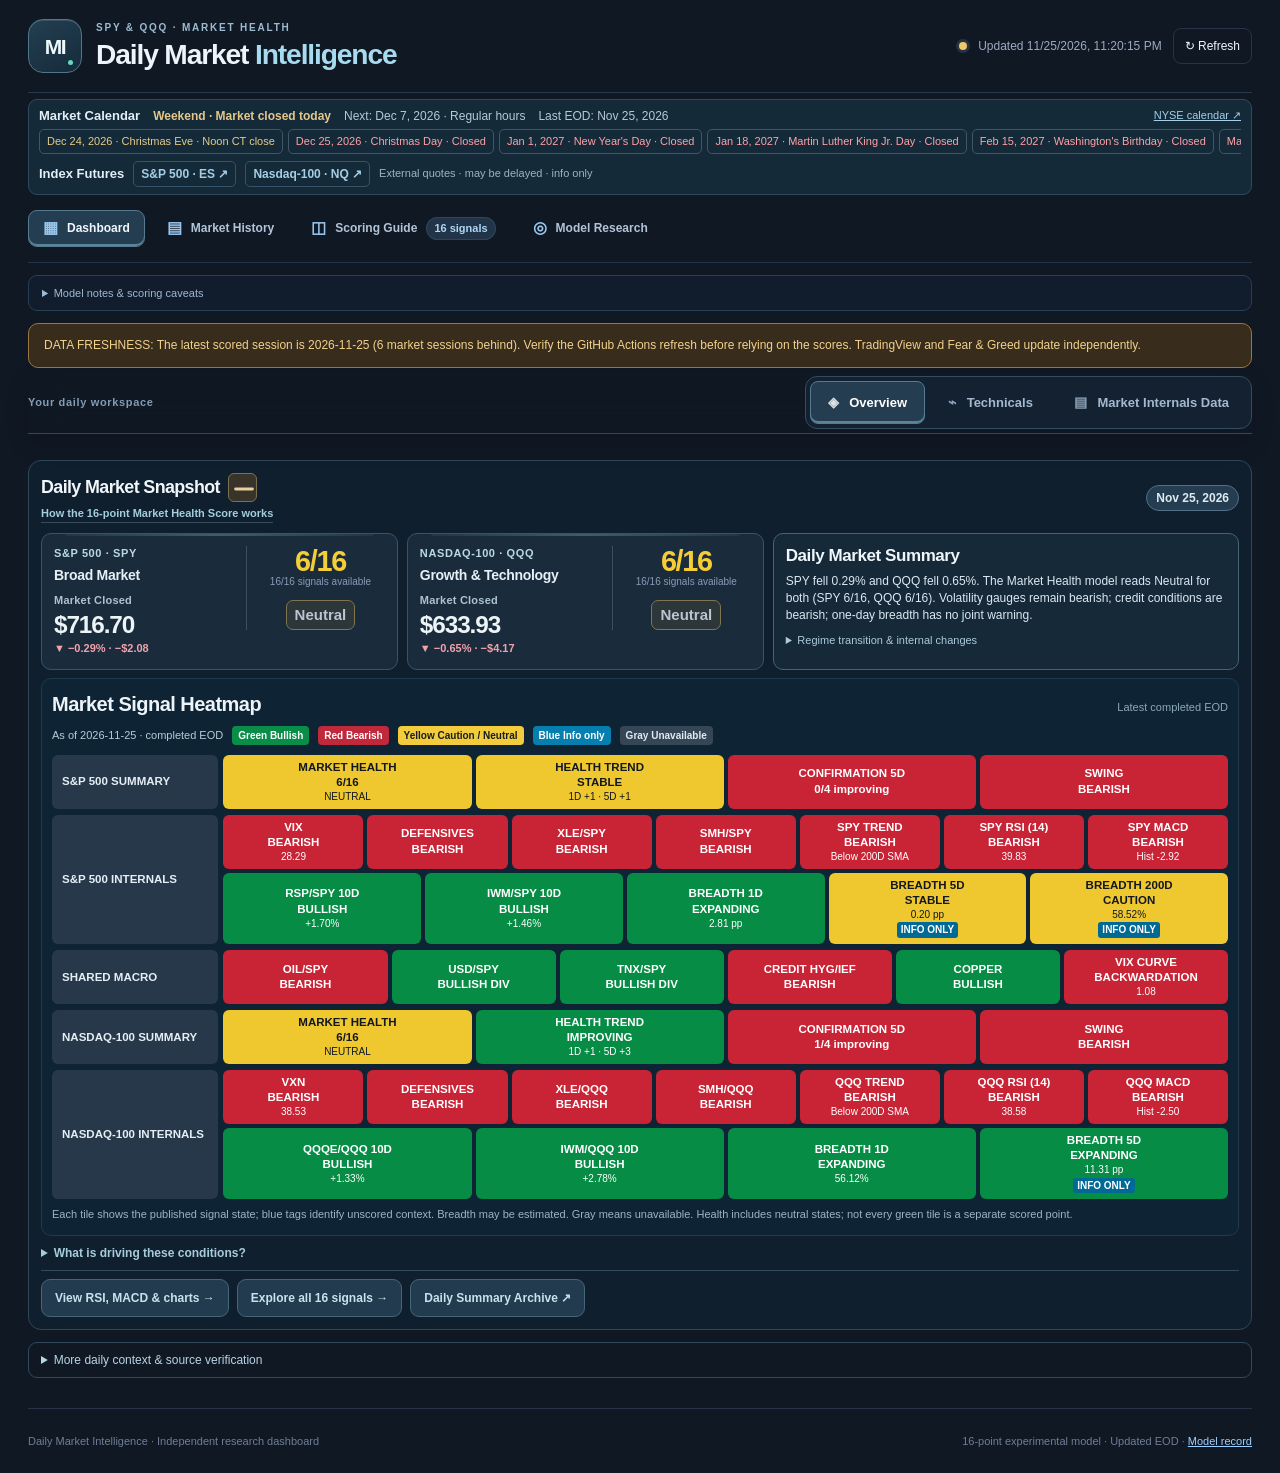
==== commit cf973e4a: "Consolidate market calendar into shared header: docs/index.html" ====
--- a/docs/index.html
+++ b/docs/index.html
@@ -69,7 +69,7 @@
 </style>
 <link rel="stylesheet" href="overview-signal-board.css?v=20261126-layout2">
 <script src="overview-signal-board.js?v=20261126-layout2" defer></script>
-<script src="market-insights-extra.js?v=20261126-compact1" defer></script>
+<script src="market-insights-extra.js?v=header-calendar-20261126" defer></script>
 </head>
 <body>
   <div class="shell">
@@ -254,6 +254,6 @@
   <script src="market-extras.js?v=context-20261122b" defer></script>
   <script src="dashboard-clarity.js?v=compact-technicals-20261126" defer></script>
   <script src="daily-summaries.js?v=integrity-20261126a" defer></script>
-  <script src="overview-unified.js?v=compact-technicals-20261126" defer></script>
+  <script src="overview-unified.js?v=header-calendar-20261126" defer></script>
 </body>
 </html>
--- a/docs/dashboard-clarity.css
+++ b/docs/dashboard-clarity.css
@@ -126,3 +126,10 @@
 .clarity-technicals .embedded-technical-pulse .clarity-tech-metrics strong{font-size:12px}
 .clarity-signals>#market-indicators{margin-top:0}
 @media(max-width:600px){.clarity-technicals .embedded-technical-pulse .technical-close{margin-left:0;text-align:left}}
+
+/* Technicals: remove duplicate headers and pulse; retain chart and source caveats. */
+.clarity-technicals .market-prices>.extras-header{display:none!important}
+.clarity-technicals .market-prices{margin-top:0}
+.clarity-technicals .market-chart-heading .technical-close{display:block;margin:5px 0 0;font-size:15px;font-weight:750;color:#cce4f3;text-align:left;white-space:normal}
+.clarity-technicals .macd-classification{margin:5px 0 10px}
+.clarity-technicals .macd-classification .rsi-state{display:inline-block;padding:3px 6px;border-radius:4px;background:#1b2b3d}
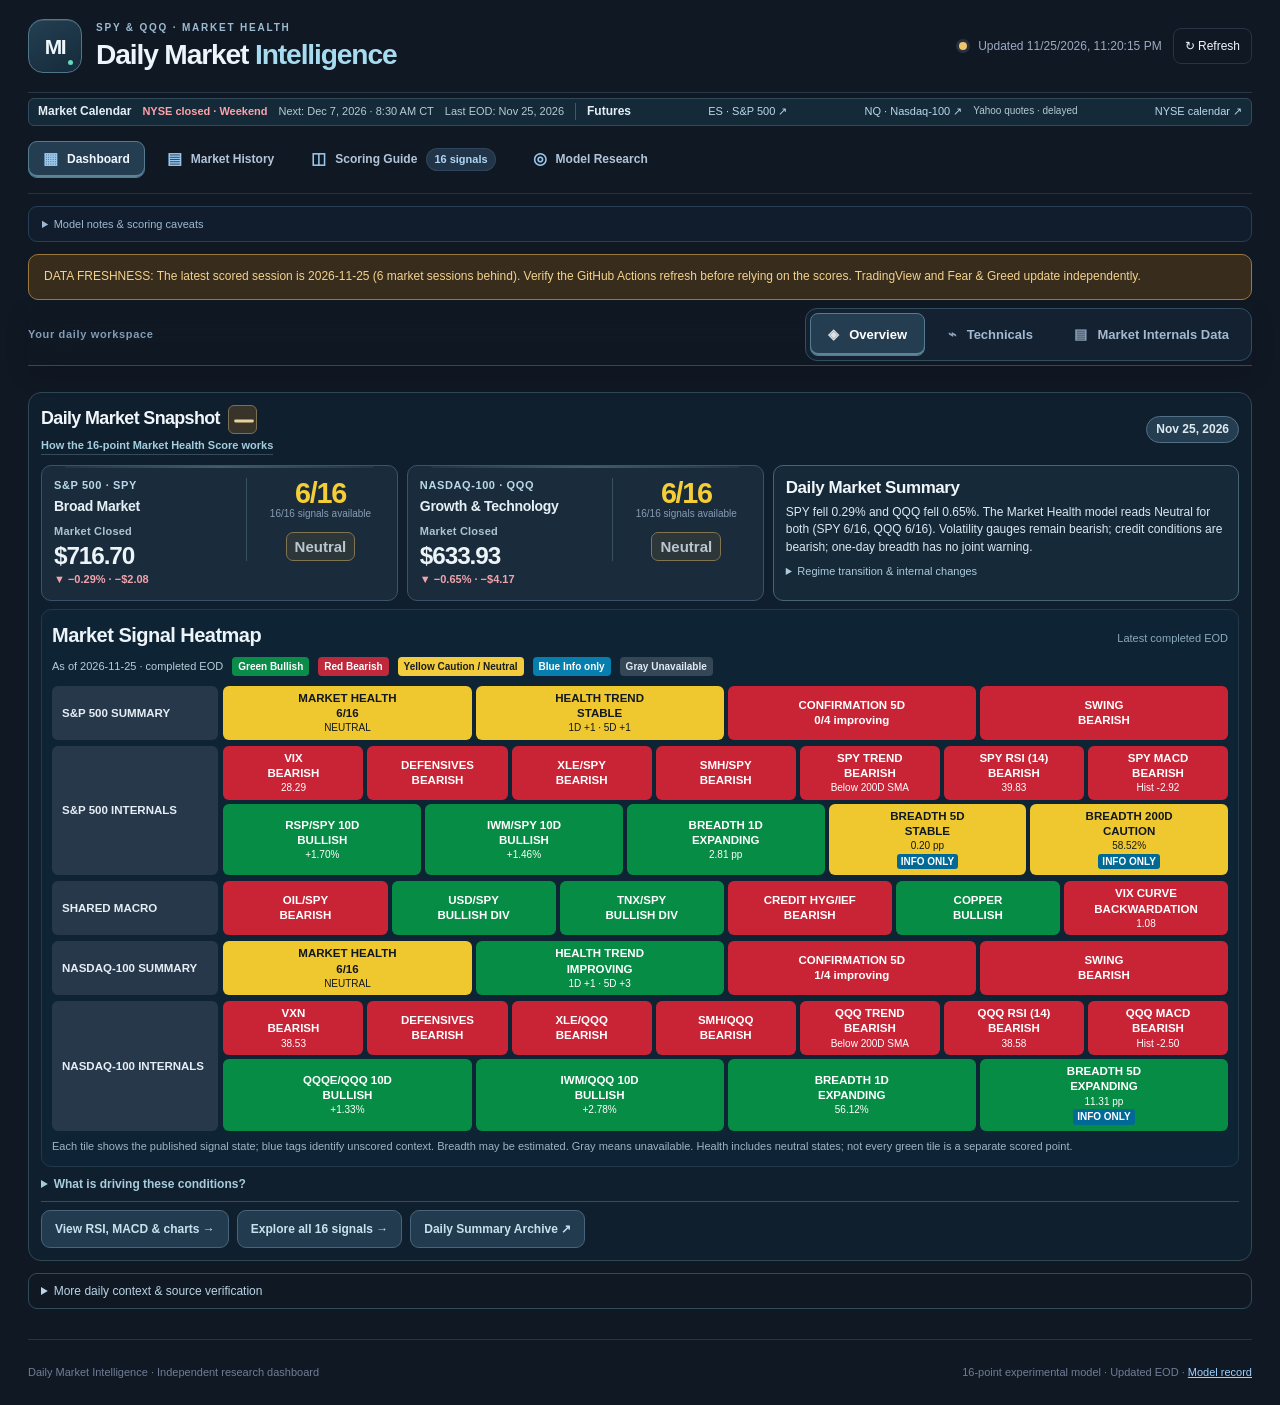
==== commit 0dc4bd72: "Restrict header market ticker to Overview: docs/index.html" ====
--- a/docs/index.html
+++ b/docs/index.html
@@ -69,11 +69,11 @@
 </style>
 <link rel="stylesheet" href="overview-signal-board.css?v=20261126-layout2">
 <script src="overview-signal-board.js?v=20261126-layout2" defer></script>
-<script src="market-insights-extra.js?v=header-calendar-20261126" defer></script>
+<script src="market-insights-extra.js?v=overview-only-20261126b" defer></script>
 </head>
 <body>
   <div class="shell">
-    <header class="topbar">
+    <header class="topbar" data-market-ticker>
       <div class="identity"><div class="brand-monogram" aria-hidden="true"><span>MI</span><i></i></div><div class="brand-copy"><div class="eyebrow">SPY &amp; QQQ · MARKET HEALTH</div><h1>Daily Market <span>Intelligence</span></h1></div></div>
       <div class="topactions"><span class="status-dot" id="status-dot"></span><span id="latest-run">Awaiting first update</span><button id="refresh" type="button" title="Reload the latest published data">↻ Refresh</button></div>
     </header>
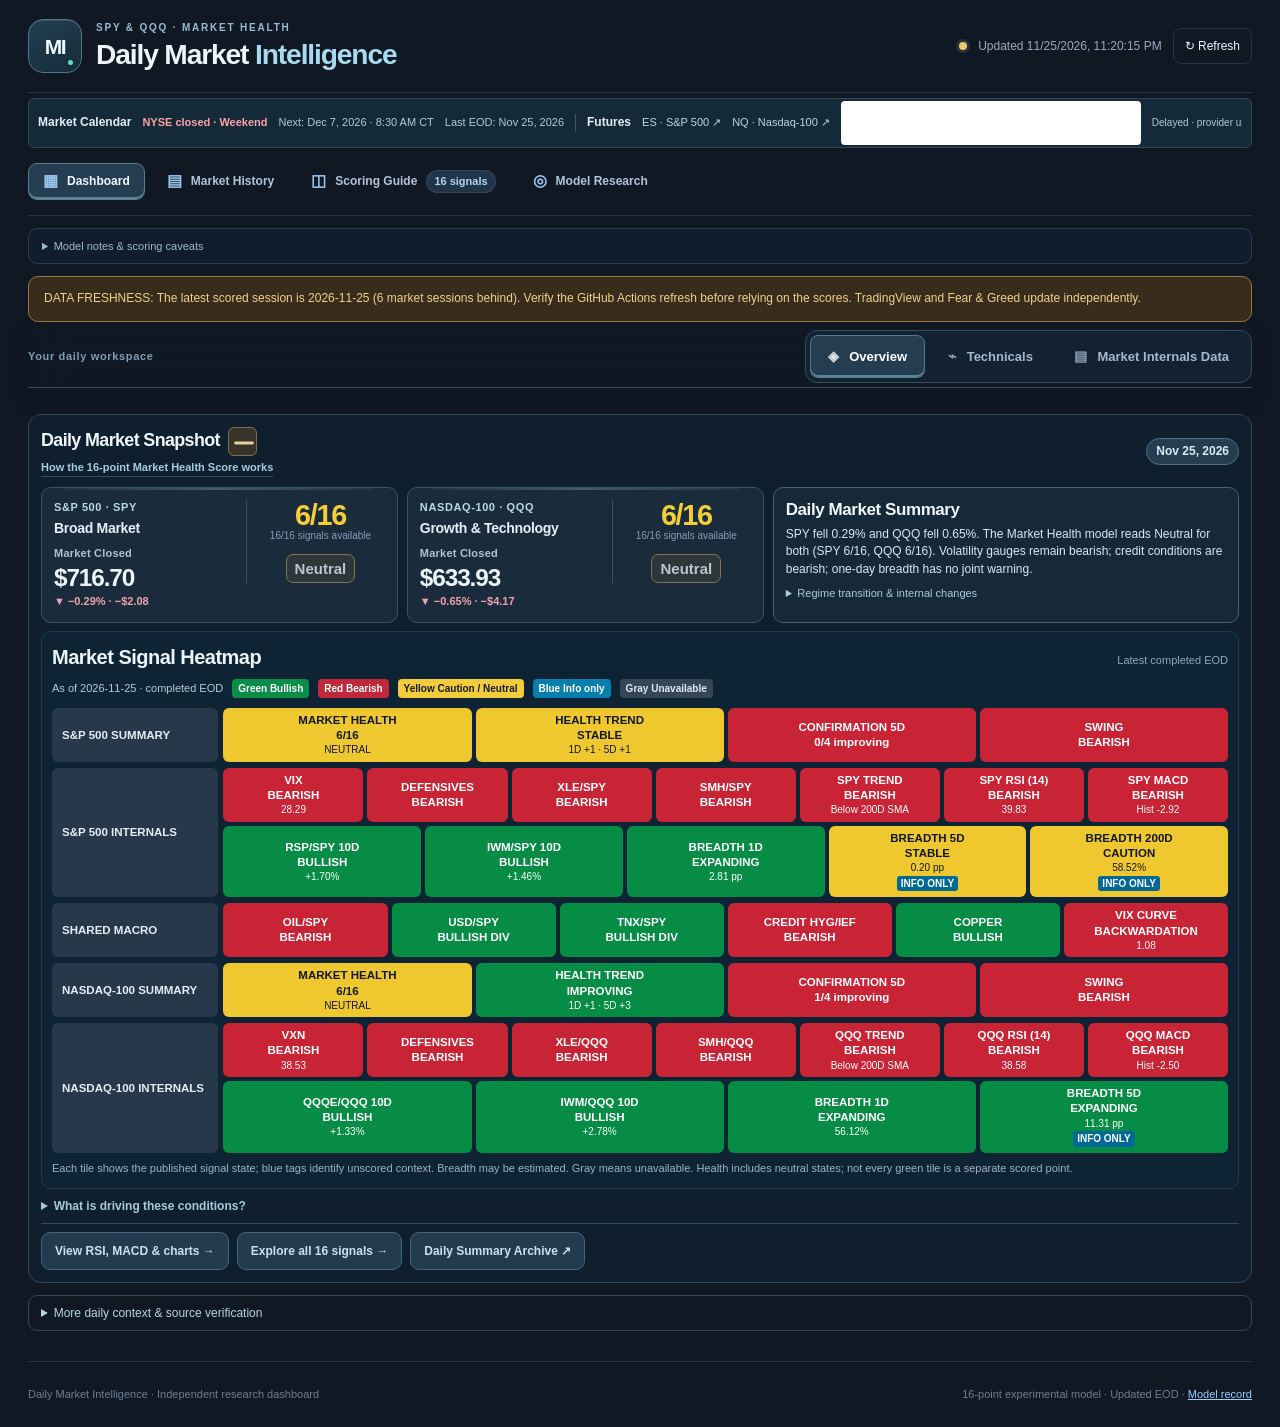
==== commit 6127de72: "Trial free provider-hosted futures ticker: docs/index.html" ====
--- a/docs/index.html
+++ b/docs/index.html
@@ -69,7 +69,7 @@
 </style>
 <link rel="stylesheet" href="overview-signal-board.css?v=20261126-layout2">
 <script src="overview-signal-board.js?v=20261126-layout2" defer></script>
-<script src="market-insights-extra.js?v=overview-only-20261126b" defer></script>
+<script src="market-insights-extra.js?v=free-futures-trial-20261126" defer></script>
 </head>
 <body>
   <div class="shell">
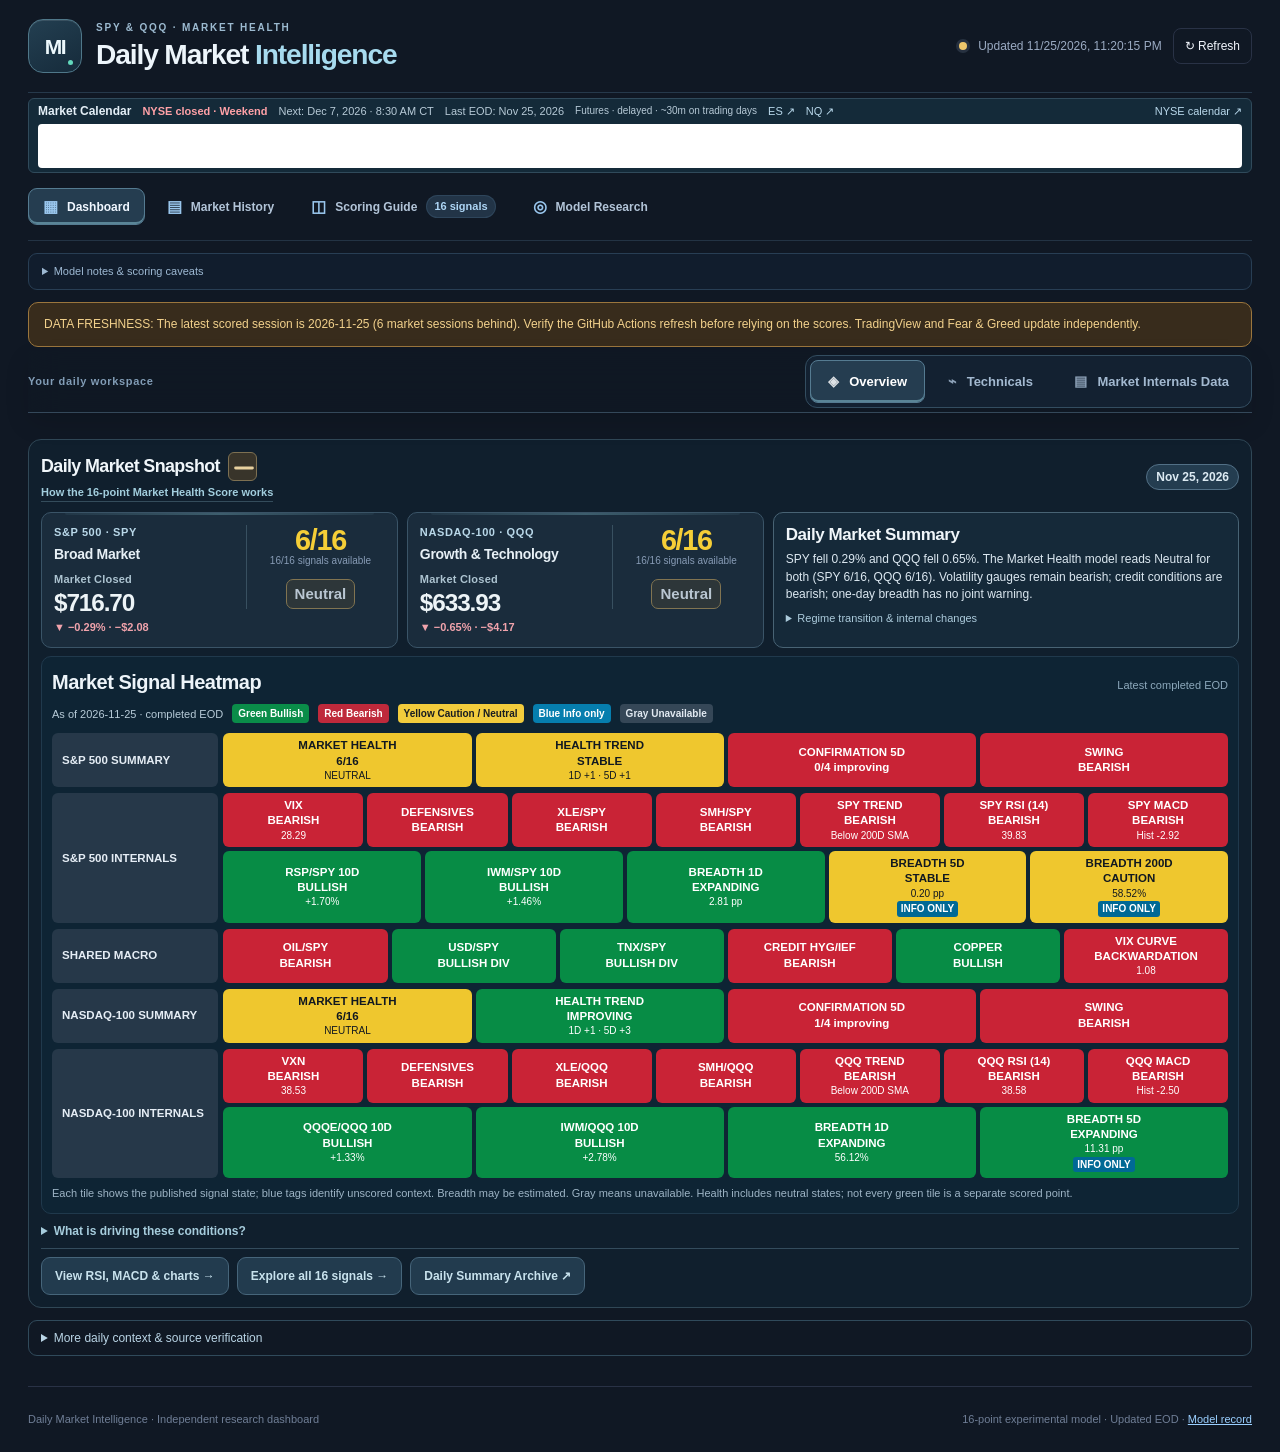
==== commit 5591ff95: "Give futures ticker its own full-width row: docs/index.html" ====
--- a/docs/index.html
+++ b/docs/index.html
@@ -69,7 +69,7 @@
 </style>
 <link rel="stylesheet" href="overview-signal-board.css?v=20261126-layout2">
 <script src="overview-signal-board.js?v=20261126-layout2" defer></script>
-<script src="market-insights-extra.js?v=free-futures-trial-20261126" defer></script>
+<script src="market-insights-extra.js?v=full-width-futures-20261126" defer></script>
 </head>
 <body>
   <div class="shell">
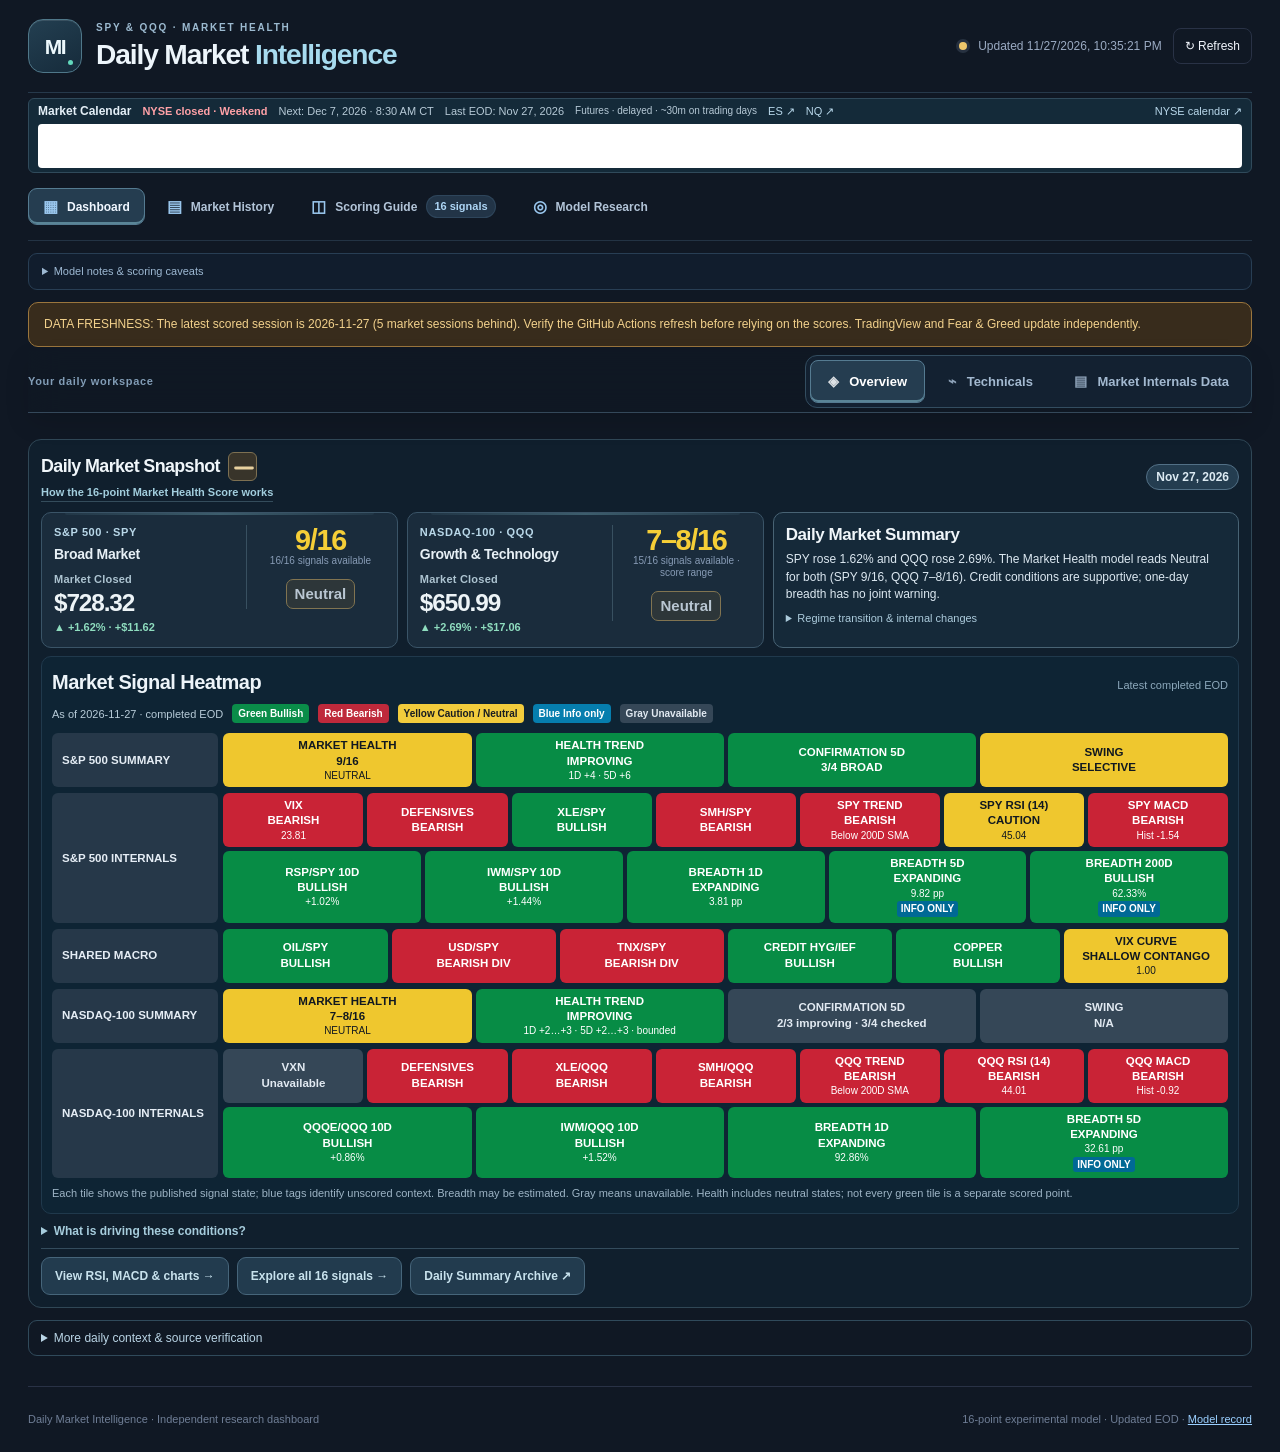
==== commit be4c00f6: "EOD reliability and stable comparisons: docs/index.html" ====
--- a/docs/index.html
+++ b/docs/index.html
@@ -68,8 +68,8 @@
 }
 </style>
 <link rel="stylesheet" href="overview-signal-board.css?v=20261126-layout2">
-<script src="overview-signal-board.js?v=20261126-layout2" defer></script>
-<script src="market-insights-extra.js?v=full-width-futures-20261126" defer></script>
+<script src="overview-signal-board.js?v=eod-reliability-20261127" defer></script>
+<script src="market-insights-extra.js?v=eod-reliability-20261127" defer></script>
 </head>
 <body>
   <div class="shell">
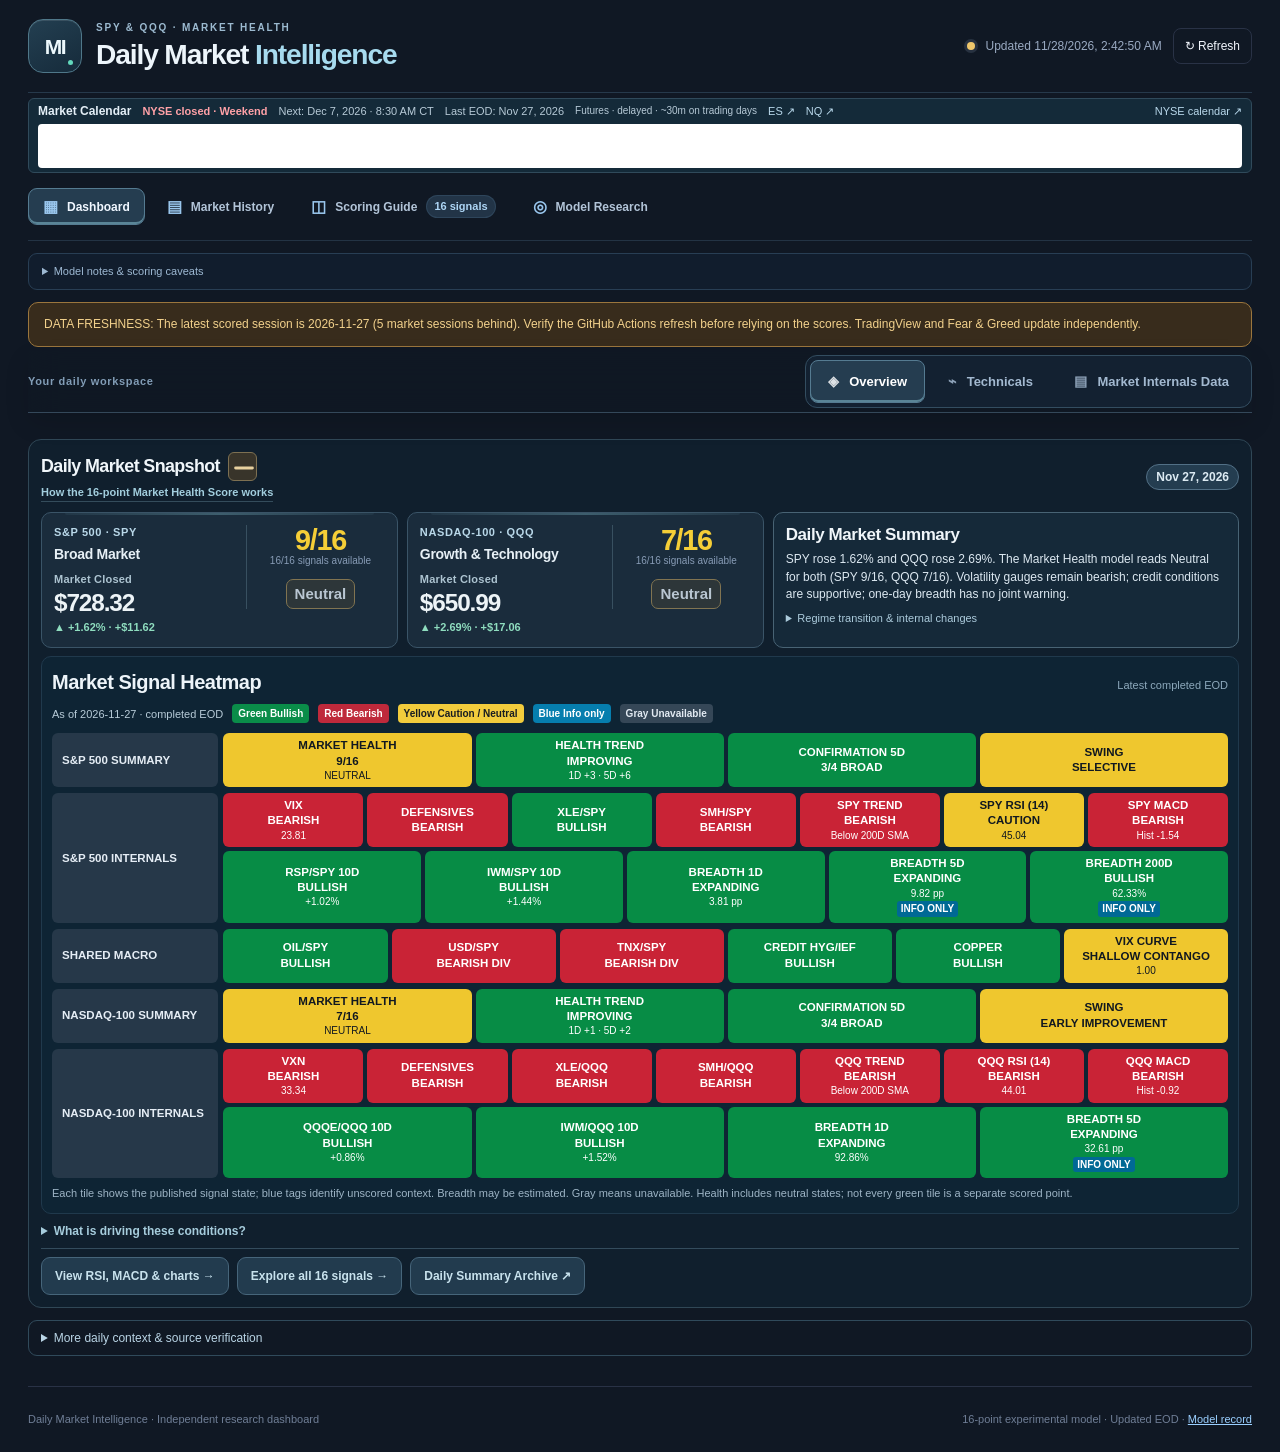
==== commit 8e58d808: "Expose saved versus research history choice" ====
--- a/docs/index.html
+++ b/docs/index.html
@@ -223,7 +223,7 @@
         <p class="provider-note">Charts by <a href="https://www.tradingview.com/widget-docs/widgets/charts/advanced-chart/" target="_blank" rel="noopener noreferrer">TradingView</a>. Price data can be delayed or use Cboe-derived U.S. quotes; they may not match Thinkorswim tick-for-tick. These charts update independently of the dashboard's end-of-day scoring. Moving-average labels use BULLISH when the daily close is greater than or equal to its SMA, otherwise BEARISH. Moving-average and RSI(14) values use unadjusted SPY/QQQ end-of-day closes and can differ slightly from TradingView or Thinkorswim. RSI overbought/oversold thresholds describe momentum, not automatic trading signals. The five individual moving-average readings are informational only. Daily MACD(12,26,9) is a scored momentum signal: line ≥ signal adds one Market Health point; line below signal adds zero. The original SPY/QQQ Trend indicator is scored: BEARISH when close is below the 200D SMA; BULLISH when close is above 50D and 50D is above 200D; otherwise CAUTION. RSI contributes one separate momentum point. The price charts and Fear &amp; Greed remain external, informational visuals.</p>
       </section>
       <div class="context-chart-grid" aria-label="Historical market risk and sentiment side by side">
-      <section class="chartpanel history-panel"><div class="panel-head"><div><div class="eyebrow">REGIME HISTORY</div><h2>Market Health Over Time</h2><p>Historical Market Health points out of 16, one observation per completed session.</p><p class="threshold-policy-inline">Market Health: 0–5 Risk-Off · 6–10 Neutral · 11–16 Risk-On (both ETFs)</p><p class="chart-range" id="chart-range">Awaiting date range</p></div><div class="seg history-controls"><button id="hist30" class="active" type="button" title="Last 30 trading sessions">30 Sessions</button><button id="hist90" type="button" title="Last 90 trading sessions">90 Sessions</button><button id="histYear" type="button" title="Past 365 calendar days">1 Year</button><button id="hist20m" type="button" title="Past 20 calendar months">20 Months</button></div></div><svg id="history-svg" viewBox="0 0 620 270" role="img" aria-label="Historical SPY and QQQ Market Health Scores with Neutral boundaries"></svg><div class="chart-legend"><span><i class="swatch swsp"></i>S&P 500</span><span><i class="swatch swnd"></i>Nasdaq-100</span><span class="chart-threshold-key">- - - 5.5 / 10.5 health regime boundaries</span></div><p class="chart-footnote">Equal spacing represents consecutive sessions. Higher Market Health means fewer bearish signals; Neutral is 6–10. Partial scores are marked.</p></section>
+      <section class="chartpanel history-panel"><div class="panel-head"><div><div class="eyebrow">REGIME HISTORY</div><h2>Market Health Over Time</h2><p>Saved EOD observations are authoritative. Switch to reconstructed research for longer historical comparisons.</p><p class="threshold-policy-inline">Market Health: 0–5 Risk-Off · 6–10 Neutral · 11–16 Risk-On (both ETFs)</p><p class="chart-range" id="chart-range">Awaiting date range</p></div><div class="seg history-controls"><label class="history-source-label">Data source <select id="history-source" aria-label="History data source"><option value="saved" selected>Saved EOD</option><option value="research">Reconstructed research</option></select></label><button id="hist30" class="active" type="button" title="Last 30 trading sessions">30 Sessions</button><button id="hist90" type="button" title="Last 90 trading sessions">90 Sessions</button><button id="histYear" type="button" title="Past 365 calendar days">1 Year</button><button id="hist20m" type="button" title="Past 20 calendar months">20 Months</button></div></div><svg id="history-svg" viewBox="0 0 620 270" role="img" aria-label="Historical SPY and QQQ Market Health Scores with Neutral boundaries"></svg><div class="chart-legend"><span><i class="swatch swsp"></i>S&P 500</span><span><i class="swatch swnd"></i>Nasdaq-100</span><span class="chart-threshold-key">- - - 5.5 / 10.5 health regime boundaries</span></div><p class="chart-footnote">Saved history preserves original 15-/16-point denominators (hollow markers for legacy or partial readings), without filling gaps. Reconstructed research is recalculated from downloaded data and can differ from saved scores. Higher Market Health means fewer bearish signals.</p></section>
       <!-- Independent market sentiment, informational and not part of either score. -->
       <section class="chartpanel fear-panel" aria-label="Independent Fear and Greed Index history">
         <div class="panel-head fear-head">
@@ -250,7 +250,7 @@
   </div>
   <script src="market-intelligence.js?v=integrity-20261126a" defer></script>
   <script src="price-risk.js?v=macd16-20261125b-price-risk-20261123a" defer></script>
-  <script src="app.js?v=macd-label-20261126" defer></script>
+  <script src="app.js?v=saved-history-20261127" defer></script>
   <script src="market-extras.js?v=context-20261122b" defer></script>
   <script src="dashboard-clarity.js?v=compact-technicals-20261126" defer></script>
   <script src="daily-summaries.js?v=integrity-20261126a" defer></script>
